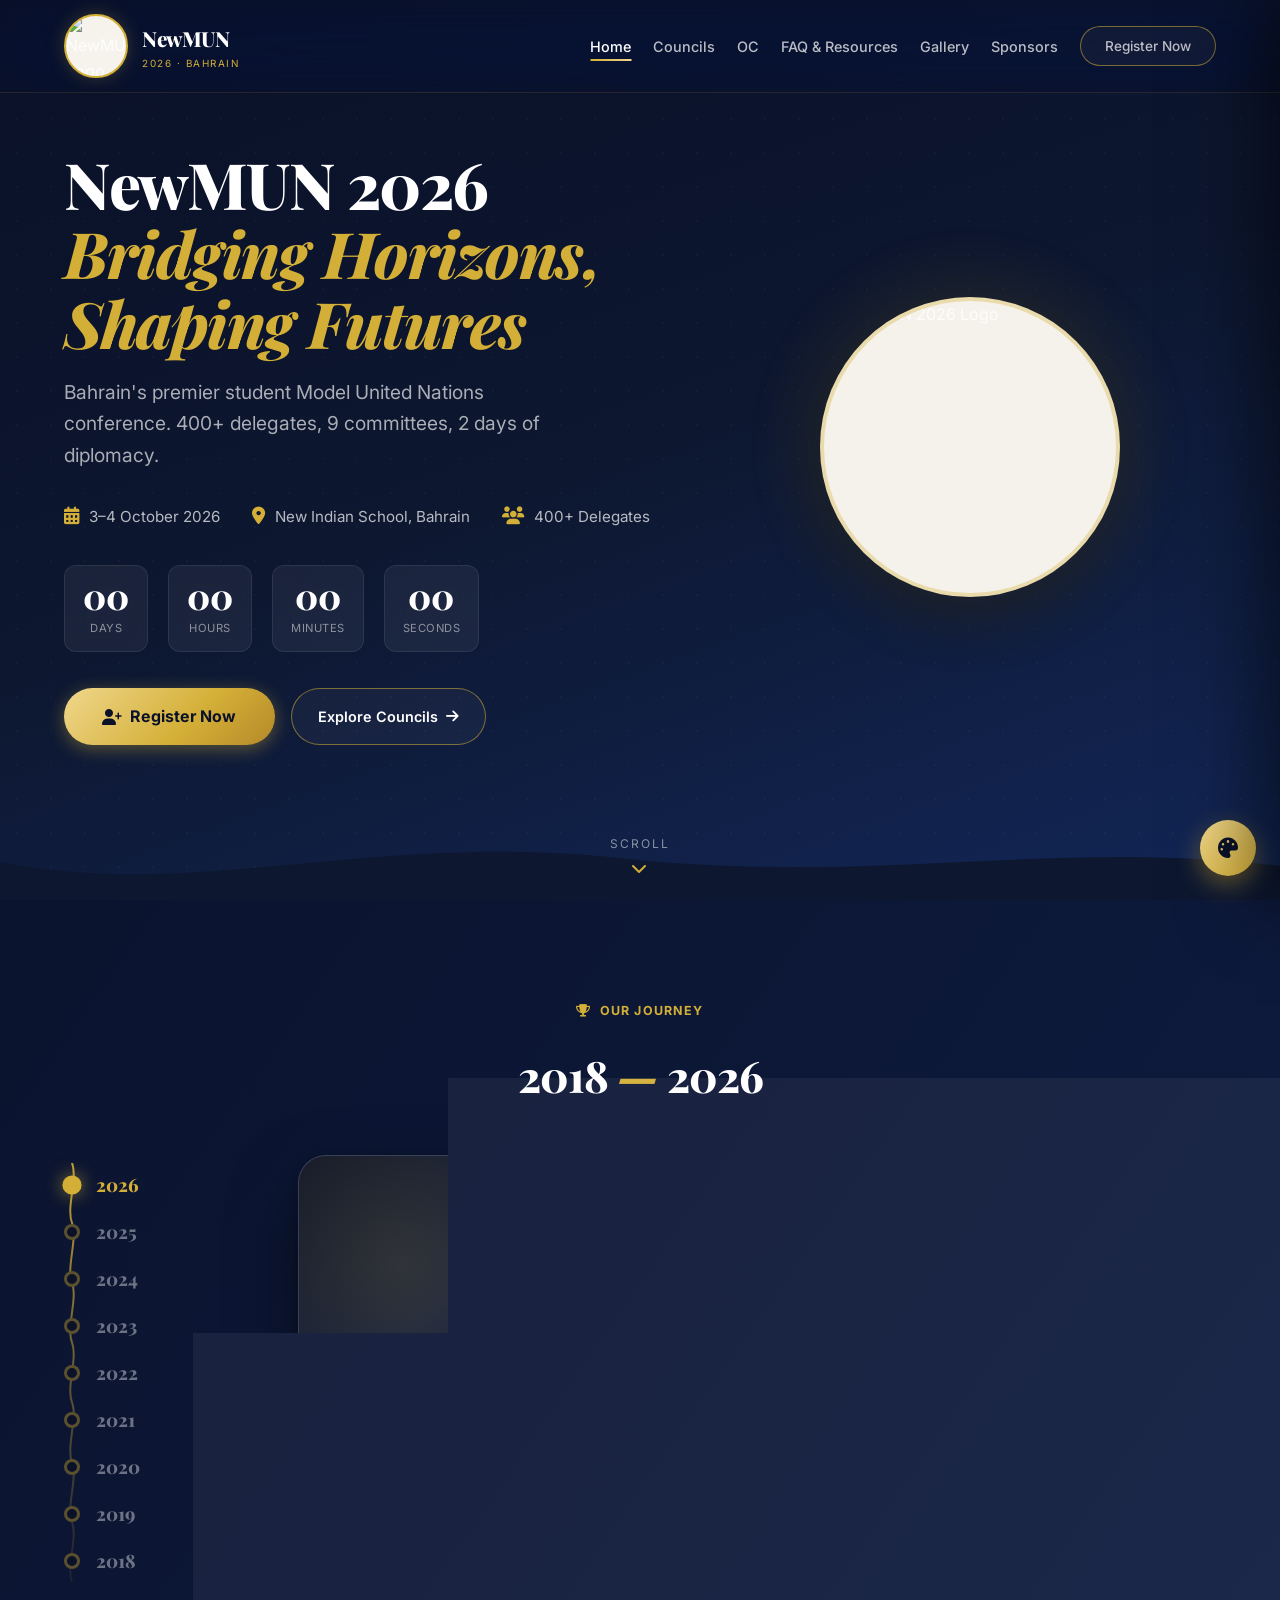
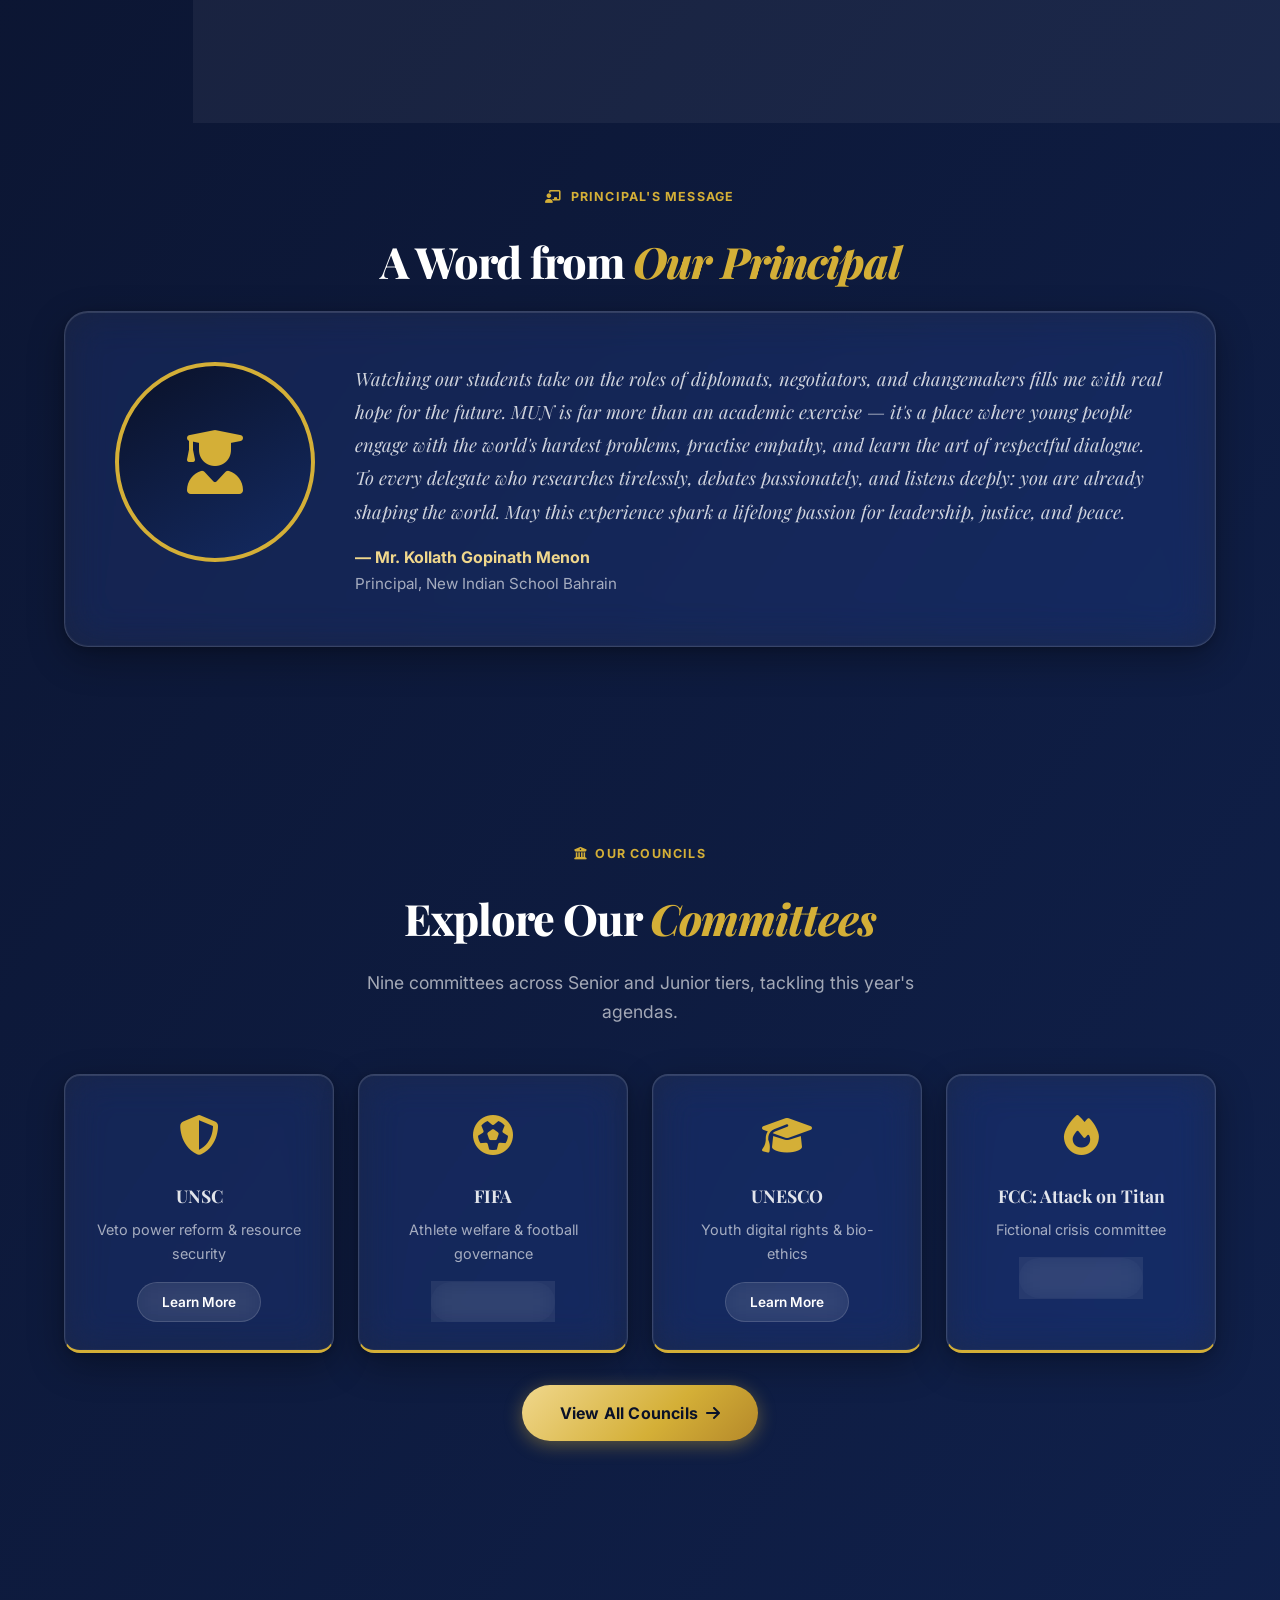
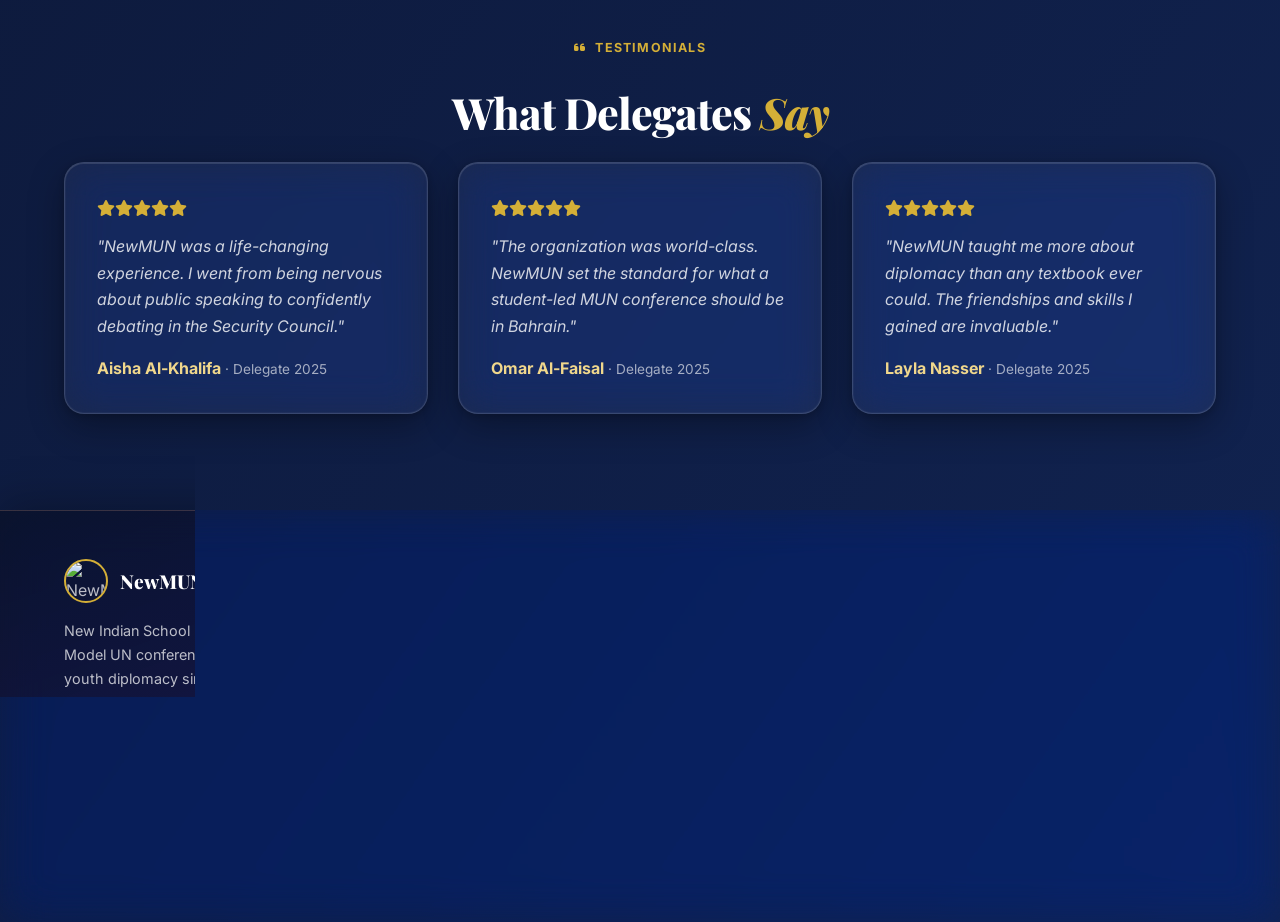
==== index.html @ d1415edd "Update register button styling and enhance particle network background Key features implemented: - U" ====
<!DOCTYPE html>
<html lang="en">
<head>
    <meta charset="UTF-8" />
    <meta name="viewport" content="width=device-width, initial-scale=1.0" />
    <title>NewMUN 2026 | Home</title>

    <!-- Social share preview (Open Graph + Twitter Card).
         Replace YOUR-DOMAIN-HERE with your real domain once the site is deployed,
         so shared links on WhatsApp/Instagram/Twitter show the logo + description correctly. -->
    <meta property="og:type" content="website" />
    <meta property="og:title" content="NewMUN 2026 | Bridging Horizons, Shaping Futures" />
    <meta property="og:description" content="Bahrain's premier student Model United Nations conference — 9 councils, 400+ delegates, 3–4 October 2026." />
    <meta property="og:image" content="https://YOUR-DOMAIN-HERE.com/logo.png" />
    <meta property="og:url" content="https://YOUR-DOMAIN-HERE.com/index.html" />
    <meta name="twitter:card" content="summary_large_image" />
    <meta name="twitter:title" content="NewMUN 2026 | Bridging Horizons, Shaping Futures" />
    <meta name="twitter:description" content="Bahrain's premier student Model United Nations conference — 9 councils, 400+ delegates, 3–4 October 2026." />
    <meta name="twitter:image" content="https://YOUR-DOMAIN-HERE.com/logo.png" />
    <link rel="preconnect" href="https://fonts.googleapis.com" />
    <link rel="preconnect" href="https://fonts.gstatic.com" crossorigin />
    <!-- Browser tab icon (proper sizes generated from the NewMUN logo) -->
    <link rel="icon" href="favicon.ico" sizes="any" />
    <link rel="icon" type="image/png" sizes="16x16" href="favicon-16x16.png" />
    <link rel="icon" type="image/png" sizes="32x32" href="favicon-32x32.png" />
    <link rel="icon" type="image/png" sizes="192x192" href="favicon-192.png" />
    <link rel="apple-touch-icon" sizes="180x180" href="apple-touch-icon.png" />
    <link rel="stylesheet" href="https://cdnjs.cloudflare.com/ajax/libs/font-awesome/6.5.0/css/all.min.css" />
    <script src="https://cdnjs.cloudflare.com/ajax/libs/gsap/3.12.5/gsap.min.js"></script>
    <link rel="stylesheet" href="style.css" />
    <style>
        /* ===== HERO ===== */
        .hero {
            min-height: 100vh;
            display: flex;
            align-items: center;
            background: linear-gradient(160deg, var(--navy) 0%, var(--navy-2) 50%, var(--violet) 115%);
            position: relative;
            overflow: hidden;
            padding-top: 90px;
        }
        .hero::before {
            content: '';
            position: absolute;
            inset: 0;
            z-index: 0;
            /* faint world-grid texture — a quiet nod to "many nations" without competing with content */
            background-image: radial-gradient(rgba(255,255,255,0.05) 1px, transparent 1px);
            background-size: 34px 34px;
            opacity: 0.5;
        }

        .hero .container {
            position: relative;
            z-index: 2;
            display: grid;
            grid-template-columns: 1.1fr 0.9fr;
            gap: 60px;
            align-items: center;
        }

        .hero-content h1 {
            font-size: 4rem;
            font-weight: 800;
            color: var(--white);
            line-height: 1.08;
            letter-spacing: -1.5px;
        }
        .hero-content h1 .highlight {
            color: var(--gold);
            display: block;
            font-style: italic;
        }
        .hero-content .subtitle {
            font-family: var(--font-body), sans-serif;
            font-size: 1.2rem;
            color: rgba(255,255,255,0.65);
            margin: 20px 0 32px;
            max-width: 480px;
            font-weight: 400;
        }
        .hero-content .meta {
            display: flex;
            gap: 32px;
            flex-wrap: wrap;
            margin-bottom: 36px;
        }
        .hero-content .meta-item {
            display: flex;
            align-items: center;
            gap: 10px;
            color: rgba(255,255,255,0.7);
            font-size: 0.95rem;
        }
        .hero-content .meta-item i {
            color: var(--gold);
            font-size: 1.1rem;
        }

        .hero-logo {
            display: flex;
            justify-content: center;
            align-items: center;
            position: relative;
        }
        .hero-logo img {
            width: 300px;
            height: 300px;
            border-radius: 50%;
            object-fit: contain;
            background: var(--cream);
            box-shadow: 0 0 90px rgba(212,175,55,0.18), 0 20px 60px rgba(0,0,0,0.4);
            border: 4px solid rgba(212,175,55,0.35);
            animation: float 6s ease-in-out infinite;
            position: relative;
            z-index: 2;
        }

        .countdown {
            display: flex;
            gap: 20px;
            margin: 24px 0 36px;
        }
        .countdown-item {
            background: rgba(255,255,255,0.06);
            backdrop-filter: blur(10px);
            border: 1px solid rgba(255,255,255,0.08);
            border-radius: 12px;
            padding: 12px 18px;
            min-width: 70px;
            text-align: center;
            transition: transform 0.3s var(--ease), border-color 0.3s;
        }
        .countdown-item:hover {
            transform: translateY(-4px);
            border-color: rgba(212,175,55,0.4);
        }
        .countdown-item .num {
            font-family: var(--font-heading), serif;
            font-size: 2.2rem;
            font-weight: 800;
            color: var(--white);
            display: block;
            line-height: 1;
        }
        .countdown-item .label {
            font-size: 0.7rem;
            text-transform: uppercase;
            letter-spacing: 0.5px;
            color: rgba(255,255,255,0.5);
            margin-top: 4px;
        }

        .hero-ctas { display: flex; gap: 16px; flex-wrap: wrap; }

        .scroll-cue {
            position: absolute;
            bottom: 24px;
            left: 50%;
            transform: translateX(-50%);
            z-index: 2;
            color: rgba(255,255,255,0.5);
            font-size: 0.75rem;
            letter-spacing: 2px;
            text-transform: uppercase;
            display: flex;
            flex-direction: column;
            align-items: center;
            gap: 6px;
        }
        .scroll-cue .line {
            width: 1px;
            height: 24px;
            background: linear-gradient(to bottom, var(--gold), transparent);
            animation: pulseGlow 2s ease-in-out infinite;
        }
        .scroll-cue i {
            color: var(--gold);
            font-size: 1rem;
            animation: scrollBounce 1.8s ease-in-out infinite;
        }
        @keyframes scrollBounce {
            0%, 100% { transform: translateY(0); opacity: 0.6; }
            50% { transform: translateY(6px); opacity: 1; }
        }
        .hero-wave {
            position: absolute;
            bottom: -1px;
            left: 0;
            width: 100%;
            height: 70px;
            z-index: 1;
        }

        /* ===== TIMELINE (vertical line + dynamic stage) ===== */
        .timeline-modern {
            width: 100%;
            display: flex;
            gap: 44px;
            align-items: stretch;
        }
        .tl-line-col {
            width: 190px;
            flex-shrink: 0;
            position: relative;
            padding: 6px 0;
        }
        .tl-line-svg {
            position: absolute;
            left: 0;
            top: 8px;
            width: 16px;
            height: calc(100% - 16px);
        }
        .tl-node {
            position: relative;
            display: flex;
            align-items: center;
            gap: 16px;
            width: 100%;
            padding: 11px 0;
            background: none;
            border: none;
            cursor: pointer;
            text-align: left;
        }
        .tl-dot {
            width: 16px;
            height: 16px;
            min-width: 16px;
            border-radius: 50%;
            background: var(--navy);
            border: 3px solid rgba(212,175,55,0.4);
            transition: 0.3s var(--ease);
            position: relative;
            z-index: 2;
        }
        .tl-node:hover .tl-dot,
        .tl-node.active .tl-dot {
            background: var(--gold);
            border-color: var(--gold);
            box-shadow: 0 0 14px rgba(212,175,55,0.65);
            transform: scale(1.2);
        }
        .tl-node-year {
            font-family: var(--font-heading), serif;
            font-weight: 800;
            font-size: 1.15rem;
            color: rgba(255,255,255,0.4);
            transition: 0.3s var(--ease);
        }
        .tl-node:hover .tl-node-year,
        .tl-node.active .tl-node-year {
            color: var(--gold);
        }

        .tl-stage {
            flex: 1;
            display: flex;
            align-items: stretch;
            border-radius: 28px;
            overflow: hidden;
            background: var(--glass-bg);
            border: 1px solid var(--glass-border);
            backdrop-filter: blur(28px) saturate(160%);
            -webkit-backdrop-filter: blur(28px) saturate(160%);
            box-shadow: var(--shadow-lg);
            min-height: 320px;
            position: relative;
        }
        .tl-stage-media {
            width: 38%;
            min-width: 200px;
            display: flex;
            align-items: center;
            justify-content: center;
            font-size: 5rem;
            color: rgba(255,255,255,0.92);
            background: linear-gradient(135deg, var(--navy), var(--violet));
            transition: background 0.5s ease;
            position: relative;
        }
        .tl-stage-media::after {
            content: '';
            position: absolute;
            inset: 0;
            background: radial-gradient(circle at 30% 25%, rgba(212,175,55,0.18), transparent 60%);
        }
        .tl-stage-media i {
            position: relative;
            z-index: 2;
            filter: drop-shadow(0 4px 16px rgba(0,0,0,0.5));
            transition: opacity 0.25s ease, transform 0.4s var(--ease);
        }
        .tl-stage-body {
            flex: 1;
            padding: 48px 52px;
            display: flex;
            flex-direction: column;
            justify-content: center;
        }
        .tl-stage-year {
            font-family: var(--font-heading), serif;
            font-size: 3rem;
            font-weight: 800;
            color: var(--gold);
            margin-bottom: 14px;
            transition: opacity 0.25s ease;
        }
        .tl-stage-desc {
            font-size: 1.05rem;
            color: rgba(255,255,255,0.8);
            line-height: 1.75;
            max-width: 480px;
            transition: opacity 0.25s ease;
        }

        /* ===== PRINCIPAL'S MESSAGE ===== */
        .message-box {
            background: var(--glass-bg);
            border: 1px solid var(--glass-border);
            backdrop-filter: blur(20px) saturate(150%);
            -webkit-backdrop-filter: blur(20px) saturate(150%);
            border-radius: 24px;
            padding: 50px;
            box-shadow: var(--shadow);
            display: grid;
            grid-template-columns: 200px 1fr;
            gap: 40px;
            align-items: start;
        }
        .message-box .photo {
            width: 200px;
            height: 200px;
            border-radius: 50%;
            background: linear-gradient(150deg, var(--navy), var(--violet));
            display: flex;
            align-items: center;
            justify-content: center;
            font-size: 4rem;
            color: var(--gold);
            border: 4px solid var(--gold);
        }
        .message-box blockquote {
            font-family: var(--font-heading), serif;
            font-size: 1.15rem;
            color: rgba(255,255,255,0.8);
            line-height: 1.8;
            font-style: italic;
        }
        .message-box .signature {
            margin-top: 16px;
            font-style: normal;
            font-weight: 700;
            color: var(--gold-light);
        }

        /* ===== COUNCILS PREVIEW ===== */
        .councils-preview-grid {
            display: grid;
            grid-template-columns: repeat(auto-fit, minmax(250px, 1fr));
            gap: 24px;
        }
        .council-preview-card {
            background: var(--glass-bg);
            border: 1px solid var(--glass-border);
            backdrop-filter: blur(20px) saturate(150%);
            -webkit-backdrop-filter: blur(20px) saturate(150%);
            border-radius: 16px;
            padding: 28px;
            box-shadow: var(--shadow);
            border-bottom: 3px solid var(--gold);
            text-align: center;
        }
        .council-preview-card:hover {
            border-color: rgba(212,175,55,0.4);
            box-shadow: var(--shadow-lg), 0 0 28px rgba(212,175,55,0.14) !important;
        }
        .council-preview-card .icon {
            font-size: 2.5rem;
            color: var(--gold);
            margin-bottom: 12px;
        }
        .council-preview-card h3 {
            font-size: 1.1rem;
        }
        .council-preview-card p {
            color: var(--gray);
            font-size: 0.9rem;
            margin: 8px 0 16px;
        }

        /* ===== TESTIMONIALS ===== */
        .testimonials-grid {
            display: grid;
            grid-template-columns: repeat(auto-fit, minmax(280px, 1fr));
            gap: 30px;
        }
        .testimonial-card {
            background: var(--glass-bg);
            border: 1px solid var(--glass-border);
            backdrop-filter: blur(20px) saturate(150%);
            -webkit-backdrop-filter: blur(20px) saturate(150%);
            border-radius: 20px;
            padding: 32px;
            box-shadow: var(--shadow);
        }
        .testimonial-card:hover {
            border-color: rgba(212,175,55,0.4);
            box-shadow: var(--shadow-lg), 0 0 28px rgba(212,175,55,0.14) !important;
        }
        .testimonial-card .stars {
            color: var(--gold);
            margin-bottom: 12px;
        }
        .testimonial-card blockquote {
            font-size: 1rem;
            color: rgba(255,255,255,0.8);
            font-style: italic;
        }
        .testimonial-card .author {
            margin-top: 16px;
            font-weight: 700;
            color: var(--gold-light);
        }
        .testimonial-card .role {
            color: var(--gray);
            font-size: 0.85rem;
            font-weight: 400;
        }

        /* ===== RESPONSIVE ===== */
        @media (max-width: 992px) {
            .hero .container {
                grid-template-columns: 1fr;
                text-align: center;
            }
            .hero-content .subtitle {
                margin-left: auto;
                margin-right: auto;
            }
            .hero-content .meta {
                justify-content: center;
            }
            .hero-ctas { justify-content: center; }
            .countdown {
                justify-content: center;
            }
            .hero-logo { margin-top: 20px; }
            .hero-logo img {
                width: 220px;
                height: 220px;
            }
            .timeline-modern {
                flex-direction: column;
                gap: 28px;
            }
            .tl-line-col {
                width: 100%;
                display: flex;
                flex-wrap: wrap;
                gap: 4px 18px;
            }
            .tl-line-svg {
                display: none;
            }
            .tl-node {
                width: auto;
                padding: 8px 0;
            }
            .tl-stage {
                flex-direction: column;
                min-height: 0;
            }
            .tl-stage-media {
                width: 100%;
                min-width: 0;
                height: 140px;
                font-size: 3.5rem;
            }
            .tl-stage-body {
                padding: 32px 28px;
            }
            .tl-stage-year {
                font-size: 2.2rem;
            }
            .message-box {
                grid-template-columns: 1fr;
                text-align: center;
                justify-items: center;
                padding: 30px;
            }
        }

        @media (max-width: 768px) {
            .hero-content h1 {
                font-size: 2.5rem;
            }
            .countdown-item .num {
                font-size: 1.6rem;
            }
            .countdown {
                gap: 10px;
            }
            .countdown-item {
                padding: 8px 12px;
                min-width: 55px;
            }
        }

        @media (max-width: 480px) {
            .hero-content h1 {
                font-size: 2rem;
            }
            .hero-logo img {
                width: 160px;
                height: 160px;
            }
            .message-box .photo {
                width: 140px;
                height: 140px;
                font-size: 2.8rem;
            }
        }
    </style>
</head>
<body>
<!-- Decorative wavy background lines — built dynamically in script.js so they tile seamlessly -->
<div class="wave-bg" id="waveBg" aria-hidden="true"></div>

<!-- Loading screen: book-reveal transition, removes itself once the page has loaded -->
<noscript><style>#loader{display:none !important;}</style></noscript>
<div id="loader">
    <div class="loader-half left"></div>
    <div class="loader-half right"></div>
    <div class="loader-center">
        <div class="loader-logo-ring">
            <img src="logo.png" alt="NewMUN" />
        </div>
        <div class="loader-text">NewMUN 2026</div>
        <div class="loader-tagline" id="loaderTagline">Assembling delegates</div>
        <div class="loader-progress"><div class="loader-progress-fill" id="loaderProgressFill"></div></div>
    </div>
</div>


<!-- ===== NAVBAR ===== -->
<nav class="navbar" id="navbar">
    <div class="container">
        <a href="index.html" class="nav-logo">
            <img src="logo.png" alt="NewMUN Logo" />
            <span>
                NewMUN
                <small>2026 · Bahrain</small>
            </span>
        </a>
        <ul class="nav-links" id="navLinks">
            <li><a href="index.html" class="active">Home</a></li>
            <li><a href="councils.html">Councils</a></li>
            <li><a href="oc.html">OC</a></li>
            <li><a href="faq-resources.html">FAQ & Resources</a></li>
            <li><a href="gallery.html">Gallery</a></li>
            <li><a href="sponsors.html">Sponsors</a></li>
            <li><a href="register.html" class="btn-outline btn-glow">Register Now</a></li>
        </ul>
        <button class="hamburger" id="hamburger" aria-label="Toggle menu">
            <span></span><span></span><span></span>
        </button>
    </div>
</nav>

<!-- ===== HERO ===== -->
<section class="hero" id="home">
    <div class="container">
        <div class="hero-content">
            <h1>
                NewMUN 2026
                <span class="highlight">Bridging Horizons, Shaping Futures</span>
            </h1>
            <p class="subtitle">
                Bahrain's premier student Model United Nations conference.
                400+ delegates, 9 committees, 2 days of diplomacy.
            </p>
            <div class="meta">
                <span class="meta-item"><i class="fas fa-calendar-alt"></i> 3–4 October 2026</span>
                <span class="meta-item"><i class="fas fa-map-marker-alt"></i> New Indian School, Bahrain</span>
                <span class="meta-item"><i class="fas fa-users"></i> 400+ Delegates</span>
            </div>

            <div class="countdown" id="countdown">
                <div class="countdown-item">
                    <span class="num" id="days">00</span>
                    <span class="label">Days</span>
                </div>
                <div class="countdown-item">
                    <span class="num" id="hours">00</span>
                    <span class="label">Hours</span>
                </div>
                <div class="countdown-item">
                    <span class="num" id="minutes">00</span>
                    <span class="label">Minutes</span>
                </div>
                <div class="countdown-item">
                    <span class="num" id="seconds">00</span>
                    <span class="label">Seconds</span>
                </div>
            </div>

            <div class="hero-ctas">
                <a href="register.html" class="btn-primary btn-glow">
                    <i class="fas fa-user-plus"></i> Register Now
                </a>
                <a href="councils.html" class="btn-outline">
                    Explore Councils <i class="fas fa-arrow-right"></i>
                </a>
            </div>
        </div>
        <div class="hero-logo">
            <img src="logo.png" alt="NewMUN 2026 Logo" />
        </div>
    </div>

    <div class="scroll-cue"><span>Scroll</span><i class="fas fa-chevron-down"></i></div>

    <svg class="hero-wave" viewBox="0 0 1440 90" preserveAspectRatio="none" aria-hidden="true">
        <path d="M0,40 C220,90 420,0 700,35 C980,70 1180,10 1440,45 L1440,90 L0,90 Z" fill="var(--navy-2)"></path>
    </svg>
</section>

<!-- ===== LEGACY OF EXCELLENCE ===== -->
<!--
    TIMELINE MILESTONES — placeholder history for 2018-2025.
    Replace the data-desc text on each .tl-node button with your real milestones.
    To add a real photo: replace the <i> icon inside #tlStageMedia (set via JS from data-icon)
    with an <img>, or point the JS at data-image URLs instead of icon classes.
-->
<section id="journey">
    <div class="container">
        <div class="section-title-center reveal" style="margin-bottom:44px;">
            <span class="eyebrow"><i class="fas fa-trophy"></i> Our Journey</span>
            <h2 class="section-title">2018 <span class="highlight">—</span> 2026</h2>
        </div>

        <div class="timeline-modern reveal" id="timelineModern">
            <div class="tl-line-col">
                <svg class="tl-line-svg" viewBox="0 0 16 420" preserveAspectRatio="none" aria-hidden="true">
                    <defs>
                        <linearGradient id="tlLineGrad" x1="0" y1="0" x2="0" y2="1">
                            <stop offset="0%" style="stop-color:var(--gold)" stop-opacity="0.9" />
                            <stop offset="55%" style="stop-color:var(--gold)" stop-opacity="0.4" />
                            <stop offset="100%" style="stop-color:var(--gold)" stop-opacity="0.08" />
                        </linearGradient>
                    </defs>
                    <path d="M8,0 C14,15 2,45 8,60 C14,75 2,105 8,120 C14,135 2,165 8,180 C14,195 2,225 8,240 C14,255 2,285 8,300 C14,315 2,345 8,360 C14,375 2,405 8,420"
                          fill="none" stroke="url(#tlLineGrad)" stroke-width="2" stroke-linecap="round" />
                </svg>
                <button class="tl-node active" data-icon="fa-star" data-desc="NewMUN 2026 — Bridging Horizons, Shaping Futures. Our biggest year yet: 9 councils, 400+ delegates.">
                    <span class="tl-dot"></span><span class="tl-node-year">2026</span>
                </button>
                <button class="tl-node" data-icon="fa-medal" data-desc="400+ delegates, 20+ partner schools — our biggest conference yet, at the time.">
                    <span class="tl-dot"></span><span class="tl-node-year">2025</span>
                </button>
                <button class="tl-node" data-icon="fa-hands-helping" data-desc="Launched the Secretariat mentorship program and expanded media coverage.">
                    <span class="tl-dot"></span><span class="tl-node-year">2024</span>
                </button>
                <button class="tl-node" data-icon="fa-microphone" data-desc="Surpassed 300 delegates and welcomed international guest speakers to opening ceremony.">
                    <span class="tl-dot"></span><span class="tl-node-year">2023</span>
                </button>
                <button class="tl-node" data-icon="fa-child" data-desc="Introduced Junior Councils, opening NewMUN to younger delegates for the first time.">
                    <span class="tl-dot"></span><span class="tl-node-year">2022</span>
                </button>
                <button class="tl-node" data-icon="fa-theater-masks" data-desc="Returned in person with record engagement and our first ever Crisis Committee.">
                    <span class="tl-dot"></span><span class="tl-node-year">2021</span>
                </button>
                <button class="tl-node" data-icon="fa-laptop" data-desc="Adapted to a hybrid format, keeping diplomacy alive through virtual committee sessions.">
                    <span class="tl-dot"></span><span class="tl-node-year">2020</span>
                </button>
                <button class="tl-node" data-icon="fa-users" data-desc="Expanded to 5 councils, welcoming delegates from 8 schools across Bahrain.">
                    <span class="tl-dot"></span><span class="tl-node-year">2019</span>
                </button>
                <button class="tl-node" data-icon="fa-flag" data-desc="NewMUN founded — 50 delegates from 3 schools gathered for the very first conference.">
                    <span class="tl-dot"></span><span class="tl-node-year">2018</span>
                </button>
            </div>

            <div class="tl-stage">
                <div class="tl-stage-media" id="tlStageMedia"><i class="fas fa-star"></i></div>
                <div class="tl-stage-body">
                    <div class="tl-stage-year" id="tlStageYear">2026</div>
                    <p class="tl-stage-desc" id="tlStageDesc">NewMUN 2026 — Bridging Horizons, Shaping Futures. Our biggest year yet: 9 councils, 400+ delegates.</p>
                </div>
            </div>
        </div>
    </div>
</section>

<!-- ===== PRINCIPAL'S MESSAGE ===== -->
<section id="message">
    <div class="container">
        <div class="section-title-center reveal">
            <span class="eyebrow"><i class="fas fa-chalkboard-teacher"></i> Principal's Message</span>
            <h2 class="section-title">A Word from <span class="highlight">Our Principal</span></h2>
        </div>
        <div class="message-box reveal">
            <div class="photo">
                <i class="fas fa-user-graduate"></i>
            </div>
            <div>
                <blockquote>
                    Watching our students take on the roles of diplomats, negotiators, and changemakers
                    fills me with real hope for the future. MUN is far more than an academic exercise —
                    it's a place where young people engage with the world's hardest problems, practise
                    empathy, and learn the art of respectful dialogue. To every delegate who researches
                    tirelessly, debates passionately, and listens deeply: you are already shaping the world.
                    May this experience spark a lifelong passion for leadership, justice, and peace.
                </blockquote>
                <div class="signature">
                    — Mr. Kollath Gopinath Menon<br />
                    <span style="font-weight:400;color:var(--gray);font-size:0.95rem;">
                        Principal, New Indian School Bahrain
                    </span>
                </div>
            </div>
        </div>
    </div>
</section>

<!-- ===== COUNCILS PREVIEW ===== -->
<section id="councils-preview">
    <div class="container">
        <div class="section-title-center reveal">
            <span class="eyebrow"><i class="fas fa-university"></i> Our Councils</span>
            <h2 class="section-title">Explore Our <span class="highlight">Committees</span></h2>
            <p class="section-subtitle">Nine committees across Senior and Junior tiers, tackling this year's agendas.</p>
        </div>
        <div class="councils-preview-grid tilt-wrap reveal-stagger">
            <div class="council-preview-card tilt-card stagger-child">
                <div class="icon"><i class="fas fa-shield-alt"></i></div>
                <h3>UNSC</h3>
                <p>Veto power reform &amp; resource security</p>
                <a href="councils.html" class="btn-secondary" style="padding:8px 24px;font-size:0.85rem;">Learn More</a>
            </div>
            <div class="council-preview-card tilt-card stagger-child">
                <div class="icon"><i class="fas fa-futbol"></i></div>
                <h3>FIFA</h3>
                <p>Athlete welfare &amp; football governance</p>
                <a href="councils.html" class="btn-secondary" style="padding:8px 24px;font-size:0.85rem;">Learn More</a>
            </div>
            <div class="council-preview-card tilt-card stagger-child">
                <div class="icon"><i class="fas fa-graduation-cap"></i></div>
                <h3>UNESCO</h3>
                <p>Youth digital rights &amp; bio-ethics</p>
                <a href="councils.html" class="btn-secondary" style="padding:8px 24px;font-size:0.85rem;">Learn More</a>
            </div>
            <div class="council-preview-card tilt-card stagger-child">
                <div class="icon"><i class="fas fa-fire"></i></div>
                <h3>FCC: Attack on Titan</h3>
                <p>Fictional crisis committee</p>
                <a href="councils.html" class="btn-secondary" style="padding:8px 24px;font-size:0.85rem;">Learn More</a>
            </div>
        </div>
        <div style="text-align:center;margin-top:32px;" class="reveal">
            <a href="councils.html" class="btn-primary">View All Councils <i class="fas fa-arrow-right"></i></a>
        </div>
    </div>
</section>

<!-- ===== TESTIMONIALS ===== -->
<section id="testimonials">
    <div class="container">
        <div class="section-title-center reveal">
            <span class="eyebrow"><i class="fas fa-quote-left"></i> Testimonials</span>
            <h2 class="section-title">What Delegates <span class="highlight">Say</span></h2>
        </div>
        <div class="testimonials-grid tilt-wrap reveal-stagger">
            <div class="testimonial-card tilt-card stagger-child">
                <div class="stars"><i class="fas fa-star"></i><i class="fas fa-star"></i><i class="fas fa-star"></i><i class="fas fa-star"></i><i class="fas fa-star"></i></div>
                <blockquote>"NewMUN was a life-changing experience. I went from being nervous about public speaking to confidently debating in the Security Council."</blockquote>
                <div class="author">Aisha Al-Khalifa <span class="role">· Delegate 2025</span></div>
            </div>
            <div class="testimonial-card tilt-card stagger-child">
                <div class="stars"><i class="fas fa-star"></i><i class="fas fa-star"></i><i class="fas fa-star"></i><i class="fas fa-star"></i><i class="fas fa-star"></i></div>
                <blockquote>"The organization was world-class. NewMUN set the standard for what a student-led MUN conference should be in Bahrain."</blockquote>
                <div class="author">Omar Al-Faisal <span class="role">· Delegate 2025</span></div>
            </div>
            <div class="testimonial-card tilt-card stagger-child">
                <div class="stars"><i class="fas fa-star"></i><i class="fas fa-star"></i><i class="fas fa-star"></i><i class="fas fa-star"></i><i class="fas fa-star"></i></div>
                <blockquote>"NewMUN taught me more about diplomacy than any textbook ever could. The friendships and skills I gained are invaluable."</blockquote>
                <div class="author">Layla Nasser <span class="role">· Delegate 2025</span></div>
            </div>
        </div>
    </div>
</section>

<!-- ===== FOOTER ===== -->
<footer class="site-footer" style="padding:48px 0 32px;">
    <div class="container">
        <div style="display:grid;grid-template-columns:2fr 1fr 1fr 1fr;gap:40px;">
            <div>
                <div style="display:flex;align-items:center;gap:12px;margin-bottom:16px;">
                    <img src="logo.png" alt="NewMUN Logo" style="width:44px;height:44px;border-radius:50%;border:2px solid var(--gold);object-fit:contain;" />
                    <span style="font-weight:800;font-size:1.2rem;color:var(--white);font-family:var(--font-heading),serif;">
                        NewMUN <span style="color:var(--gold);">2026</span>
                    </span>
                </div>
                <p style="font-size:0.9rem;max-width:280px;">
                    New Indian School Bahrain's premier Model UN conference.
                    Empowering youth diplomacy since 2018.
                </p>
            </div>
            <div>
                <h4 style="color:var(--white);font-size:1rem;margin-bottom:16px;">Quick Links</h4>
                <ul style="list-style:none;">
                    <li style="margin-bottom:8px;"><a href="index.html" style="font-size:0.9rem;transition:0.2s;" onmouseover="this.style.color='var(--gold)'" onmouseout="this.style.color=''">Home</a></li>
                    <li style="margin-bottom:8px;"><a href="councils.html" style="font-size:0.9rem;transition:0.2s;" onmouseover="this.style.color='var(--gold)'" onmouseout="this.style.color=''">Councils</a></li>
                    <li style="margin-bottom:8px;"><a href="oc.html" style="font-size:0.9rem;transition:0.2s;" onmouseover="this.style.color='var(--gold)'" onmouseout="this.style.color=''">OC</a></li>
                    <li style="margin-bottom:8px;"><a href="faq-resources.html" style="font-size:0.9rem;transition:0.2s;" onmouseover="this.style.color='var(--gold)'" onmouseout="this.style.color=''">FAQ & Resources</a></li>
                    <li style="margin-bottom:8px;"><a href="gallery.html" style="font-size:0.9rem;transition:0.2s;" onmouseover="this.style.color='var(--gold)'" onmouseout="this.style.color=''">Gallery</a></li>
                    <li style="margin-bottom:8px;"><a href="sponsors.html" style="font-size:0.9rem;transition:0.2s;" onmouseover="this.style.color='var(--gold)'" onmouseout="this.style.color=''">Sponsors</a></li>
                </ul>
            </div>
            <div>
                <h4 style="color:var(--white);font-size:1rem;margin-bottom:16px;">Contact</h4>
                <ul style="list-style:none;">
                    <li style="margin-bottom:8px;"><a href="mailto:newmun@nisbh.com" style="font-size:0.9rem;"><i class="fas fa-envelope"></i> newmun@nisbh.com</a></li>
                    <li style="margin-bottom:8px;"><a href="#" style="font-size:0.9rem;"><i class="fas fa-phone"></i> +973 1700 0000</a></li>
                    <li style="margin-bottom:8px;"><a href="#" style="font-size:0.9rem;"><i class="fas fa-map-marker-alt"></i> New Indian School, Bahrain</a></li>
                </ul>
            </div>
            <div>
                <h4 style="color:var(--white);font-size:1rem;margin-bottom:16px;">Follow Us</h4>
                <div style="display:flex;gap:14px;">
                    <a href="https://www.instagram.com/newmun.bh" target="_blank" rel="noopener" style="width:40px;height:40px;border-radius:50%;background:rgba(255,255,255,0.06);display:flex;align-items:center;justify-content:center;transition:0.2s;color:var(--white);" onmouseover="this.style.background='var(--gold)';this.style.color='var(--navy)'" onmouseout="this.style.background='';this.style.color=''"><i class="fab fa-instagram"></i></a>
                    <a href="#" style="width:40px;height:40px;border-radius:50%;background:rgba(255,255,255,0.06);display:flex;align-items:center;justify-content:center;transition:0.2s;color:var(--white);" onmouseover="this.style.background='var(--gold)';this.style.color='var(--navy)'" onmouseout="this.style.background='';this.style.color=''"><i class="fab fa-twitter"></i></a>
                    <a href="#" style="width:40px;height:40px;border-radius:50%;background:rgba(255,255,255,0.06);display:flex;align-items:center;justify-content:center;transition:0.2s;color:var(--white);" onmouseover="this.style.background='var(--gold)';this.style.color='var(--navy)'" onmouseout="this.style.background='';this.style.color=''"><i class="fab fa-linkedin-in"></i></a>
                    <a href="#" style="width:40px;height:40px;border-radius:50%;background:rgba(255,255,255,0.06);display:flex;align-items:center;justify-content:center;transition:0.2s;color:var(--white);" onmouseover="this.style.background='var(--gold)';this.style.color='var(--navy)'" onmouseout="this.style.background='';this.style.color=''"><i class="fab fa-youtube"></i></a>
                </div>
                <p style="font-size:0.8rem;margin-top:16px;color:rgba(255,255,255,0.3);">
                    #NewMUN2026
                </p>
            </div>
        </div>
        <div style="grid-column:1/-1;border-top:1px solid rgba(255,255,255,0.06);padding-top:24px;margin-top:12px;text-align:center;font-size:0.85rem;">
            &copy; 2026 NewMUN · New Indian School Bahrain. All rights reserved.
            <span style="display:block;font-size:0.7rem;color:rgba(255,255,255,0.2);margin-top:4px;">
                Built with <i class="fas fa-heart" style="color:var(--gold);"></i> for diplomacy
            </span>
        </div>
    </div>
</footer>

<!-- ===== BACK TO TOP & THEME LAB ===== -->
<button id="backToTop" title="Back to top"><i class="fas fa-arrow-up"></i></button>
<button id="themeLabToggle" class="theme-lab-btn" title="Theme Lab — Customize colors, fonts & more"><i class="fas fa-palette"></i></button>
<div id="themeLabDrawer">
    <h4>Theme Lab <button class="tl-close-btn" id="tlCloseBtn"><i class="fas fa-times"></i></button></h4>

    <div class="tl-group">
        <div class="tl-group-label"><i class="fas fa-fill-drip"></i> Gradient Colors</div>
        <div class="tl-row"><label>Color 1</label><input type="color" id="tlNavy" value="#0A1128" /></div>
        <div class="tl-row"><label>Color 2</label><input type="color" id="tlNavy2" value="#150f30" /></div>
        <div class="tl-row"><label>Color 3</label><input type="color" id="tlViolet" value="#3a1768" /></div>
        <div class="tl-row"><label>Color 4</label><input type="color" id="tlViolet2" value="#5b2a9e" /></div>
    </div>

    <div class="tl-group">
        <div class="tl-group-label"><i class="fas fa-star"></i> Accent</div>
        <div class="tl-row"><label>Gold</label><input type="color" id="tlGold" value="#D4AF37" /></div>
        <div class="tl-row"><label>Gold Light</label><input type="color" id="tlGoldLight" value="#f0d78c" /></div>
    </div>

    <div class="tl-group">
        <div class="tl-group-label"><i class="fas fa-arrows-alt"></i> Gradient Angle</div>
        <div class="tl-slider-row">
            <div class="tl-top"><span>Angle</span><span id="tlAngleVal">125°</span></div>
            <input type="range" id="tlAngle" min="0" max="360" value="125" />
        </div>
    </div>

    <div class="tl-group">
        <div class="tl-group-label"><i class="fas fa-blender"></i> Glass Depth</div>
        <div class="tl-slider-row">
            <div class="tl-top"><span>Blur</span><span id="tlBlurVal">20px</span></div>
            <input type="range" id="tlBlur" min="4" max="40" value="20" />
        </div>
        <div class="tl-slider-row">
            <div class="tl-top"><span>Opacity</span><span id="tlOpacityVal">5.5%</span></div>
            <input type="range" id="tlOpacity" min="0" max="20" value="5.5" step="0.5" />
        </div>
    </div>

    <div class="tl-group">
        <div class="tl-group-label"><i class="fas fa-font"></i> Font Pairing</div>
        <select id="tlFontPair">
            <option value="playfair-inter">Playfair Display + Inter</option>
            <option value="cormorant-manrope">Cormorant Garamond + Manrope</option>
            <option value="fraunces-work">Fraunces + Work Sans</option>
            <option value="marcellus-jost">Marcellus + Jost</option>
            <option value="baskerville-source">Libre Baskerville + Source Sans Pro</option>
            <option value="bodoni-dm">Bodoni Moda + DM Sans</option>
        </select>
    </div>

    <button class="tl-reset-btn" id="tlReset"><i class="fas fa-undo"></i> Reset to Default</button>
</div>

<!-- ===== PARTICLE NETWORK BACKGROUND (cool new feature) ===== -->
<div id="particleNetwork" style="position:fixed;inset:0;z-index:-1;pointer-events:none;overflow:hidden;"></div>

<script src="script.js"></script>
</body>
</html>
---- style.css ----
/* =========================================================
   NewMUN 2026 — Stylesheet
   Theme: Dark glass / animated pure-navy gradient
   Fonts: Playfair Display (display) + Inter (body/UI)
========================================================= */
@import url('https://fonts.googleapis.com/css2?family=Playfair+Display:ital,wght@0,600;0,700;0,800;0,900;1,600;1,700&family=Inter:wght@400;500;600;700;800;900&display=swap');

/* ===== RESET & BASE ===== */
* {
    margin: 0;
    padding: 0;
    box-sizing: border-box;
}

:root {
    --navy: #0A1128;
    --navy-2: #0d1730;
    --violet: #142b63;
    --violet-2: #1b3f8a;
    --royal: #1E3A8A;
    --blue-glow: #4f8dfd;
    --gold: #D4AF37;
    --gold-light: #f0d78c;
    --cream: #f6f3ec;
    --white: #ffffff;
    --gray: rgba(255,255,255,0.62);
    --ink: rgba(255,255,255,0.88);
    --text-dim: rgba(255,255,255,0.48);

    --glass-bg: rgba(255,255,255,0.055);
    --glass-bg-soft: rgba(255,255,255,0.035);
    --glass-border: rgba(255,255,255,0.14);

    --font-heading: 'Playfair Display';
    --font-body: 'Inter';

    --shadow: 0 2px 8px rgba(0,0,0,0.18), 0 12px 36px rgba(0,0,0,0.32), inset 0 1px 0 rgba(255,255,255,0.09), inset 0 0 0 1px rgba(255,255,255,0.03);
    --shadow-lg: 0 4px 14px rgba(0,0,0,0.22), 0 28px 70px rgba(0,0,0,0.48), inset 0 1px 0 rgba(255,255,255,0.12), inset 0 0 0 1px rgba(255,255,255,0.04);
    --ease: cubic-bezier(0.16, 1, 0.3, 1);
}

html {
    scroll-behavior: smooth;
}

body {
    font-family: var(--font-body), -apple-system, BlinkMacSystemFont, sans-serif;
    color: var(--ink);
    line-height: 1.65;
    overflow-x: hidden;
    background: linear-gradient(125deg, var(--navy) 0%, var(--violet) 45%, var(--navy-2) 75%, var(--violet-2) 100%);
    background-size: 320% 320%;
    animation: gradientFlow 26s ease infinite;
    min-height: 100vh;
    position: relative;
}

/* Sitewide background texture — dot-grid + soft vignette, so plain sections
   (not just the homepage hero) don't read as flat/blank. Sits behind all content. */
/* Sitewide flowing wave lines — real seamless horizontal scroll, not just a wobble.
   Layers are built in JS (see script.js) so each wave tiles perfectly and never jumps. */
.wave-bg {
    position: fixed;
    inset: 0;
    z-index: -1;
    pointer-events: none;
    overflow: hidden;
}
.wave-layer {
    position: absolute;
    left: 0;
    height: 220px;
    animation-name: waveFlow;
    animation-timing-function: linear;
    animation-iteration-count: infinite;
    will-change: transform;
}
.wave-layer svg {
    display: block;
}
@keyframes waveFlow {
    from { transform: translateX(0); }
    to   { transform: translateX(var(--wave-shift, -400px)); }
}

body::before {
    content: '';
    position: fixed;
    inset: 0;
    z-index: -1;
    pointer-events: none;
    background-image:
        radial-gradient(rgba(255,255,255,0.06) 1px, transparent 1px),
        radial-gradient(circle at 15% 10%, rgba(212,175,55,0.07) 0%, transparent 40%),
        radial-gradient(circle at 85% 90%, rgba(79,141,253,0.06) 0%, transparent 40%);
    background-size: 34px 34px, 100% 100%, 100% 100%;
}

@keyframes gradientFlow {
    0%   { background-position: 0% 30%; }
    50%  { background-position: 100% 70%; }
    100% { background-position: 0% 30%; }
}

@media (prefers-reduced-motion: reduce) {
    *, *::before, *::after {
        animation-duration: 0.001ms !important;
        animation-iteration-count: 1 !important;
        transition-duration: 0.001ms !important;
        scroll-behavior: auto !important;
    }
}

a { text-decoration: none; color: inherit; }
img { max-width: 100%; display: block; }

h1, h2, h3, h4, .font-display {
    font-family: var(--font-heading), Georgia, serif;
}

.container {
    max-width: 1200px;
    margin: 0 auto;
    padding: 0 24px;
}

/* ===== GLASSMORPHISM CARD SYSTEM ===== */
.glass, .glass-card {
    background: var(--glass-bg);
    border: 1px solid var(--glass-border);
    backdrop-filter: blur(20px) saturate(150%);
    -webkit-backdrop-filter: blur(20px) saturate(150%);
    border-radius: 20px;
    box-shadow: var(--shadow);
    transition: transform 0.35s var(--ease), box-shadow 0.35s var(--ease), border-color 0.35s var(--ease);
}
.glow-gold:hover, .glass-card:hover {
    border-color: rgba(212,175,55,0.4);
    box-shadow: var(--shadow-lg), 0 0 36px rgba(212,175,55,0.14);
}
.glow-blue:hover {
    border-color: rgba(79,141,253,0.45);
    box-shadow: var(--shadow-lg), 0 0 36px rgba(79,141,253,0.16);
}

/* ===== SCROLL REVEAL ===== */
.reveal {
    opacity: 0;
    transform: translateY(48px);
    transition: opacity 0.9s var(--ease), transform 0.9s var(--ease);
    will-change: opacity, transform;
}
.reveal.visible {
    opacity: 1;
    transform: translateY(0);
}
.reveal-stagger.visible .stagger-child {
    opacity: 1;
    transform: translateY(0);
}
.stagger-child {
    opacity: 0;
    transform: translateY(36px);
    transition: opacity 0.7s var(--ease), transform 0.7s var(--ease);
}
.reveal-stagger.visible .stagger-child:nth-child(1) { transition-delay: 0.02s; }
.reveal-stagger.visible .stagger-child:nth-child(2) { transition-delay: 0.10s; }
.reveal-stagger.visible .stagger-child:nth-child(3) { transition-delay: 0.18s; }
.reveal-stagger.visible .stagger-child:nth-child(4) { transition-delay: 0.26s; }
.reveal-stagger.visible .stagger-child:nth-child(5) { transition-delay: 0.34s; }
.reveal-stagger.visible .stagger-child:nth-child(6) { transition-delay: 0.42s; }
.reveal-stagger.visible .stagger-child:nth-child(7) { transition-delay: 0.50s; }
.reveal-stagger.visible .stagger-child:nth-child(8) { transition-delay: 0.58s; }

/* ===== FLOATING / MOTION ===== */
@keyframes float {
    0%, 100% { transform: translateY(0px) rotate(0deg); }
    50% { transform: translateY(-16px) rotate(1deg); }
}
@keyframes floatSlow {
    0%, 100% { transform: translateY(0) translateX(0); }
    50% { transform: translateY(-22px) translateX(10px); }
}
@keyframes drift {
    0% { transform: translate(0, 0) rotate(0deg); }
    50% { transform: translate(30px, -40px) rotate(180deg); }
    100% { transform: translate(0, 0) rotate(360deg); }
}
@keyframes spinSlow {
    from { transform: rotate(0deg); }
    to { transform: rotate(360deg); }
}
@keyframes pulseGlow {
    0%, 100% { opacity: 0.35; }
    50% { opacity: 0.7; }
}

.float-anim {
    animation: float 3.4s ease-in-out infinite;
}

/* ===== BUTTONS ===== */
.btn-primary {
    position: relative;
    display: inline-flex;
    align-items: center;
    gap: 8px;
    background: linear-gradient(135deg, var(--gold-light), var(--gold) 60%, #b5892a);
    color: var(--navy);
    font-weight: 700;
    padding: 15px 38px;
    border-radius: 50px;
    transition: transform 0.3s var(--ease), box-shadow 0.3s var(--ease);
    border: none;
    cursor: pointer;
    font-size: 1rem;
    letter-spacing: 0.2px;
    box-shadow: 0 4px 18px rgba(212,175,55,0.4);
}
.btn-primary:hover {
    transform: translateY(-3px);
    box-shadow: 0 10px 32px rgba(212,175,55,0.55);
}
.btn-primary:active {
    transform: scale(0.96);
}

.btn-outline {
    position: relative;
    display: inline-flex;
    align-items: center;
    justify-content: center;
    gap: 8px;
    background: rgba(255,255,255,0.04);
    backdrop-filter: blur(13px);
    color: var(--white);
    font-weight: 600;
    padding: 10px 26px;
    border-radius: 50px;
    border: 1.5px solid rgba(212,175,55,0.55);
    transition: 0.3s var(--ease);
    cursor: pointer;
    font-size: 0.9rem;
    text-align: center;
}
.btn-outline:hover {
    background: var(--gold);
    color: var(--navy);
    border-color: var(--gold);
    transform: translateY(-2px);
    box-shadow: 0 6px 20px rgba(212,175,55,0.35);
}
.btn-outline:active { transform: scale(0.96); }

.btn-secondary {
    display: inline-block;
    background: rgba(255,255,255,0.08);
    backdrop-filter: blur(13px);
    border: 1px solid rgba(255,255,255,0.14);
    color: var(--white);
    font-weight: 600;
    padding: 12px 30px;
    border-radius: 50px;
    transition: 0.3s var(--ease);
    cursor: pointer;
    font-size: 0.95rem;
}
.btn-secondary:hover {
    transform: translateY(-2px);
    border-color: rgba(212,175,55,0.4);
    box-shadow: 0 10px 28px rgba(0,0,0,0.35);
}
.btn-secondary:active { transform: scale(0.96); }

.btn-glow {
    position: relative;
    z-index: 0;
    border-radius: 50px;
}
.btn-glow::before {
    content: '';
    position: absolute;
    inset: -2px;
    z-index: -1;
    border-radius: 52px;
    background: linear-gradient(120deg, var(--gold), var(--blue-glow), var(--gold));
    background-size: 200% 200%;
    opacity: 0;
    filter: blur(6px);
    transition: opacity 0.3s var(--ease);
    animation: gradientShift 4s linear infinite;
}
.btn-glow:hover::before { opacity: 0.9; }
@keyframes gradientShift {
    0% { background-position: 0% 50%; }
    100% { background-position: 200% 50%; }
}

/* ===== NAVBAR (always glass) ===== */
.navbar {
    position: fixed;
    top: 0;
    left: 0;
    width: 100%;
    z-index: 1000;
    padding: 14px 0;
    background: rgba(10, 17, 40, 0.32);
    backdrop-filter: blur(20px) saturate(150%);
    -webkit-backdrop-filter: blur(20px) saturate(150%);
    border-bottom: 1px solid rgba(212,175,55,0.14);
    transition: background 0.4s var(--ease), padding 0.4s var(--ease), border-color 0.4s var(--ease), box-shadow 0.4s var(--ease), backdrop-filter 0.4s var(--ease);
}
.navbar.scrolled {
    padding: 8px 0;
    background: rgba(10, 17, 40, 0.68);
    backdrop-filter: blur(26px) saturate(160%);
    -webkit-backdrop-filter: blur(26px) saturate(160%);
    border-bottom: 1px solid rgba(212,175,55,0.22);
    box-shadow: 0 8px 32px rgba(0,0,0,0.3);
}
.navbar .container {
    display: flex;
    align-items: center;
    justify-content: space-between;
}

.nav-logo {
    display: flex;
    align-items: center;
    gap: 14px;
}
.nav-logo img {
    width: 64px;
    height: 64px;
    border-radius: 50%;
    object-fit: contain;
    background: var(--cream);
    border: 2px solid var(--gold);
    box-shadow: 0 0 18px rgba(212,175,55,0.25);
    transition: transform 0.4s var(--ease);
}
.nav-logo:hover img {
    transform: rotate(12deg) scale(1.06);
}
.nav-logo span {
    color: var(--white);
    font-weight: 800;
    font-size: 1.3rem;
    letter-spacing: -0.5px;
    font-family: var(--font-heading), serif;
}
.nav-logo span small {
    font-weight: 400;
    font-size: 0.62rem;
    display: block;
    color: var(--gold);
    letter-spacing: 1.5px;
    text-transform: uppercase;
    font-family: var(--font-body), sans-serif;
}

.nav-links {
    display: flex;
    align-items: center;
    gap: 22px;
    list-style: none;
}
.nav-links a {
    color: rgba(255,255,255,0.72);
    font-weight: 500;
    font-size: 0.9rem;
    transition: color 0.25s;
    position: relative;
    padding-bottom: 2px;
}
.nav-links a::after {
    content: '';
    position: absolute;
    bottom: -4px;
    left: 50%;
    width: 0%;
    height: 2px;
    background: linear-gradient(90deg, var(--gold), var(--gold-light));
    transition: 0.3s var(--ease);
    transform: translateX(-50%);
}
.nav-links a:hover, .nav-links a.active {
    color: var(--white);
}
.nav-links a:hover::after, .nav-links a.active::after {
    width: 100%;
}
.nav-links .btn-outline {
    padding: 8px 24px;
    font-size: 0.85rem;
}
.nav-links .btn-outline::after { display: none; content: none; }

.hamburger {
    display: none;
    flex-direction: column;
    gap: 5px;
    cursor: pointer;
    background: none;
    border: none;
}
.hamburger span {
    display: block;
    width: 28px;
    height: 2.5px;
    background: var(--white);
    border-radius: 4px;
    transition: 0.3s;
}
.hamburger.open span:nth-child(1) { transform: translateY(7.5px) rotate(45deg); }
.hamburger.open span:nth-child(2) { opacity: 0; }
.hamburger.open span:nth-child(3) { transform: translateY(-7.5px) rotate(-45deg); }

/* ===== SITE FOOTER (always glass) ===== */
.site-footer {
    background: linear-gradient(160deg, rgba(10,17,40,0.82), rgba(58,23,104,0.55));
    backdrop-filter: blur(22px) saturate(150%);
    -webkit-backdrop-filter: blur(22px) saturate(150%);
    color: rgba(255,255,255,0.72);
    border-top: 1px solid rgba(212,175,55,0.18);
    box-shadow: 0 -8px 40px rgba(0,0,0,0.25);
}

/* ===== PAGE HEADER ===== */
.page-header {
    background: linear-gradient(150deg, var(--navy) 0%, var(--violet) 55%, var(--navy-2) 130%);
    padding: 150px 0 64px;
    text-align: center;
    position: relative;
    overflow: hidden;
}
.page-header::before {
    content: '';
    position: absolute;
    inset: 0;
    background: radial-gradient(circle at 70% 20%, rgba(212,175,55,0.10) 0%, transparent 60%),
                radial-gradient(circle at 15% 85%, rgba(30,58,138,0.32) 0%, transparent 55%);
}
.page-header::after {
    content: '';
    position: absolute;
    width: 480px;
    height: 480px;
    border-radius: 50%;
    border: 1px dashed rgba(212,175,55,0.18);
    top: -220px;
    right: -160px;
    animation: spinSlow 60s linear infinite;
}
.page-header h1 {
    font-size: 3.1rem;
    font-weight: 800;
    color: var(--white);
    position: relative;
    z-index: 2;
    letter-spacing: -1px;
}
.page-header h1 .highlight {
    color: var(--gold);
    font-style: italic;
}
.page-header p {
    color: rgba(255,255,255,0.6);
    font-size: 1.1rem;
    margin-top: 14px;
    position: relative;
    z-index: 2;
}
.page-header-wave {
    position: absolute;
    bottom: -1px;
    left: 0;
    width: 100%;
    height: 50px;
    z-index: 1;
}

/* ===== SECTION COMMON ===== */
section {
    padding: 96px 0;
    position: relative;
}
.section-title {
    font-size: 2.7rem;
    font-weight: 800;
    letter-spacing: -1px;
    margin-bottom: 14px;
    color: var(--white);
}
.section-title .highlight {
    color: var(--gold);
    font-style: italic;
}
.section-subtitle {
    color: var(--gray);
    font-size: 1.1rem;
    max-width: 600px;
    margin-bottom: 48px;
}
.section-title-center {
    text-align: center;
}
.section-title-center .section-subtitle {
    margin-left: auto;
    margin-right: auto;
}
.eyebrow {
    display: inline-flex;
    align-items: center;
    gap: 8px;
    color: var(--gold);
    font-size: 0.78rem;
    font-weight: 700;
    letter-spacing: 1.2px;
    text-transform: uppercase;
    margin-bottom: 18px;
}

/* ===== TILT CARDS (3D perspective) ===== */
.tilt-wrap {
    perspective: 1200px;
}
.tilt-card {
    transition: transform 0.35s var(--ease), box-shadow 0.35s var(--ease), border-color 0.35s var(--ease);
    transform-style: preserve-3d;
    will-change: transform;
}

/* ===== COUNTERS ===== */
.count-num {
    font-variant-numeric: tabular-nums;
}

/* ===== TOGGLE SWITCH (Senior / Junior councils) ===== */
.council-toggle {
    display: flex;
    justify-content: center;
    margin-bottom: 56px;
}
.toggle-track {
    position: relative;
    display: inline-flex;
    background: var(--glass-bg);
    border: 1px solid var(--glass-border);
    backdrop-filter: blur(20px);
    -webkit-backdrop-filter: blur(20px);
    border-radius: 50px;
    padding: 6px;
    gap: 4px;
    box-shadow: var(--shadow);
}
.toggle-option {
    position: relative;
    z-index: 2;
    border: none;
    background: transparent;
    color: rgba(255,255,255,0.6);
    font-weight: 700;
    font-size: 0.95rem;
    padding: 12px 32px;
    border-radius: 50px;
    cursor: pointer;
    transition: color 0.35s var(--ease);
    font-family: var(--font-body), sans-serif;
    display: flex;
    align-items: center;
    gap: 8px;
}
.toggle-option.active {
    color: var(--navy);
}
.toggle-glider {
    position: absolute;
    top: 6px;
    left: 6px;
    height: calc(100% - 12px);
    width: calc(50% - 6px);
    background: linear-gradient(135deg, var(--gold-light), var(--gold));
    border-radius: 50px;
    box-shadow: 0 4px 16px rgba(212,175,55,0.4);
    transition: transform 0.45s var(--ease);
    z-index: 1;
}
.toggle-track[data-active="junior"] .toggle-glider {
    transform: translateX(100%);
}

.council-panel {
    display: none;
}
.council-panel.active {
    display: block;
    animation: panelIn 0.5s var(--ease);
}
@keyframes panelIn {
    from { opacity: 0; transform: translateY(18px); }
    to { opacity: 1; transform: translateY(0); }
}

/* ===== GALLERY FILTER TABS ===== */
.gallery-tabs {
    display: flex;
    justify-content: center;
    flex-wrap: wrap;
    gap: 10px;
    margin-bottom: 44px;
}
.gallery-tab {
    background: var(--glass-bg);
    border: 1px solid var(--glass-border);
    backdrop-filter: blur(18px);
    -webkit-backdrop-filter: blur(18px);
    color: rgba(255,255,255,0.65);
    font-weight: 600;
    font-size: 0.88rem;
    padding: 10px 24px;
    border-radius: 50px;
    cursor: pointer;
    transition: 0.3s var(--ease);
    font-family: var(--font-body), sans-serif;
}
.gallery-tab:hover {
    color: var(--white);
    border-color: rgba(212,175,55,0.35);
}
.gallery-tab.active {
    background: linear-gradient(135deg, var(--gold-light), var(--gold));
    color: var(--navy);
    border-color: transparent;
    box-shadow: 0 6px 20px rgba(212,175,55,0.35);
}
.gallery-item {
    display: none;
}
.gallery-item.gallery-visible {
    display: flex;
    animation: panelIn 0.45s var(--ease);
}

/* ===== RESPONSIVE ===== */
@media (max-width: 992px) {
    .page-header h1 {
        font-size: 2.4rem;
    }
    .section-title {
        font-size: 2rem;
    }
}

/* Nav collapses earlier (1040px) than content sizing (768px) so 7 nav items
   never overflow/get clipped on mid-size laptop screens. */
@media (max-width: 1040px) {
    .nav-links {
        display: none;
        flex-direction: column;
        align-items: flex-start;
        background: rgba(10,17,40,0.92);
        backdrop-filter: blur(24px);
        position: absolute;
        top: 76px;
        left: 0;
        width: 100%;
        padding: 24px;
        gap: 16px;
        border-bottom: 2px solid var(--gold);
    }
    .nav-links.open {
        display: flex;
    }
    .hamburger {
        display: flex;
    }
}

@media (max-width: 768px) {
    .nav-logo img {
        width: 48px;
        height: 48px;
    }
    .page-header {
        padding: 126px 0 44px;
    }
    .page-header h1 {
        font-size: 2rem;
    }
    .page-header::after { display: none; }
    section {
        padding: 56px 0;
    }
    .section-title {
        font-size: 1.7rem;
    }
    .tilt-card:hover { transform: none !important; }
    .toggle-option { padding: 10px 20px; font-size: 0.85rem; }
}

@media (max-width: 480px) {
    .page-header h1 {
        font-size: 1.6rem;
    }
    .container {
        padding: 0 16px;
    }
    .toggle-option span { display: none; }
}

/* =========================================================
   MODAL SYSTEM — shared by OC bios and Council "Know More"
   Contained overlay/popup, does NOT push page layout around.
========================================================= */
.modal-overlay {
    display: none;
    position: fixed;
    inset: 0;
    z-index: 2000;
    background: rgba(5,8,20,0.72);
    backdrop-filter: blur(6px);
    -webkit-backdrop-filter: blur(6px);
    align-items: center;
    justify-content: center;
    padding: 24px;
}
.modal-overlay.open {
    display: flex;
    animation: modalFadeIn 0.25s var(--ease);
}
@keyframes modalFadeIn {
    from { opacity: 0; }
    to { opacity: 1; }
}
.modal-box {
    background: linear-gradient(160deg, rgba(15,23,55,0.97), rgba(20,30,70,0.97));
    border: 1px solid var(--glass-border);
    backdrop-filter: blur(24px) saturate(150%);
    -webkit-backdrop-filter: blur(24px) saturate(150%);
    border-radius: 24px;
    max-width: 560px;
    width: 100%;
    max-height: 85vh;
    overflow-y: auto;
    padding: 40px;
    position: relative;
    box-shadow: var(--shadow-lg);
    animation: modalSlideUp 0.3s var(--ease);
}
@keyframes modalSlideUp {
    from { opacity: 0; transform: translateY(24px) scale(0.98); }
    to { opacity: 1; transform: translateY(0) scale(1); }
}
.modal-close {
    position: absolute;
    top: 18px;
    right: 18px;
    width: 36px;
    height: 36px;
    border-radius: 50%;
    background: rgba(255,255,255,0.06);
    border: 1px solid var(--glass-border);
    color: var(--white);
    font-size: 1rem;
    cursor: pointer;
    display: flex;
    align-items: center;
    justify-content: center;
    transition: 0.2s;
}
.modal-close:hover {
    background: var(--gold);
    color: var(--navy);
    border-color: var(--gold);
}
.modal-box h3 {
    font-size: 1.5rem;
    margin-bottom: 4px;
    padding-right: 30px;
}
.modal-box .modal-subtitle {
    color: var(--gray);
    font-size: 0.85rem;
    font-style: italic;
    margin-bottom: 20px;
}
.modal-box .modal-section-label {
    color: var(--gold);
    font-size: 0.75rem;
    font-weight: 700;
    text-transform: uppercase;
    letter-spacing: 1px;
    margin: 20px 0 8px;
}
.modal-box .modal-section-label:first-of-type { margin-top: 0; }
.modal-box p, .modal-box li {
    color: rgba(255,255,255,0.78);
    font-size: 0.92rem;
    line-height: 1.6;
}
.modal-box ul { list-style: none; }
.modal-box ul li {
    display: flex;
    gap: 8px;
    margin-bottom: 8px;
}
.modal-box ul li i { color: var(--gold); font-size: 0.65rem; margin-top: 6px; flex-shrink: 0; }
.modal-eb-row {
    display: flex;
    gap: 16px;
    margin-top: 6px;
}
.modal-eb-chip {
    display: flex;
    align-items: center;
    gap: 10px;
    background: rgba(255,255,255,0.05);
    border: 1px solid var(--glass-border);
    border-radius: 12px;
    padding: 10px 14px;
    flex: 1;
}
.modal-eb-chip .eb-avatar {
    width: 36px;
    height: 36px;
    border-radius: 50%;
    background: linear-gradient(150deg, var(--navy), var(--violet));
    border: 2px solid var(--gold);
    display: flex;
    align-items: center;
    justify-content: center;
    font-size: 0.7rem;
    font-weight: 700;
    color: var(--white);
    flex-shrink: 0;
}
.modal-eb-chip .eb-role { font-size: 0.7rem; color: var(--gray); }
.modal-eb-chip .eb-name { font-size: 0.85rem; font-weight: 600; color: var(--white); }

.know-more-btn {
    margin-top: 16px;
    background: rgba(212,175,55,0.12);
    border: 1px solid rgba(212,175,55,0.35);
    color: var(--gold-light);
    font-weight: 600;
    font-size: 0.82rem;
    padding: 9px 22px;
    border-radius: 50px;
    cursor: pointer;
    transition: 0.25s var(--ease);
    font-family: var(--font-body), sans-serif;
}
.know-more-btn:hover {
    background: var(--gold);
    color: var(--navy);
}

@media (max-width: 640px) {
    .modal-box { padding: 28px 22px; }
    .modal-eb-row { flex-direction: column; }
}

/* =========================================================
   LOADING SCREEN — book-reveal transition on first paint.
   Two panels split apart from center, logo pulses while waiting.
========================================================= */
#loader {
    position: fixed;
    inset: 0;
    z-index: 9999;
    overflow: hidden;
}
#loader::after {
    content: '';
    position: absolute;
    left: 50%;
    top: 0;
    bottom: 0;
    width: 1px;
    background: rgba(212,175,55,0.35);
    transform: translateX(-50%);
    z-index: 2;
    transition: opacity 0.25s ease;
}
#loader.loader-hidden::after {
    opacity: 0;
}
.loader-half {
    position: absolute;
    top: 0;
    bottom: 0;
    width: 50%;
    background: linear-gradient(160deg, var(--navy) 0%, var(--navy-2) 60%, var(--violet) 130%);
    display: flex;
    align-items: center;
    transition: transform 1s cubic-bezier(0.76, 0, 0.24, 1);
}
.loader-half.left { left: 0; justify-content: flex-end; }
.loader-half.right { right: 0; justify-content: flex-start; }
#loader.loader-hidden .loader-half.left { transform: translateX(-100%); }
#loader.loader-hidden .loader-half.right { transform: translateX(100%); }

/* Repeat internal navigation within the same session: skip the slow book-reveal,
   just fade quickly so clicking between pages doesn't feel sluggish. */
#loader.loader-fastskip { transition: opacity 0.2s ease; }
#loader.loader-fastskip.loader-hidden { opacity: 0; }
#loader.loader-fastskip .loader-half,
#loader.loader-fastskip::after,
#loader.loader-fastskip .loader-center {
    transition-duration: 0.15s !important;
}

.loader-center {
    position: absolute;
    top: 50%;
    left: 50%;
    transform: translate(-50%, -50%);
    text-align: center;
    z-index: 3;
    transition: opacity 0.4s ease;
}
#loader.loader-hidden .loader-center {
    opacity: 0;
}
.loader-logo-ring {
    position: relative;
    display: inline-block;
    width: 92px;
    height: 92px;
}
.loader-logo-ring::before {
    content: '';
    position: absolute;
    inset: -8px;
    border-radius: 50%;
    border: 2px solid transparent;
    border-top-color: var(--gold);
    border-right-color: rgba(212,175,55,0.3);
    animation: spinSlow 1.1s linear infinite;
}
.loader-logo-ring img {
    width: 92px;
    height: 92px;
    border-radius: 50%;
    object-fit: contain;
    background: var(--cream);
    border: 3px solid var(--gold);
    animation: pulseGlow 1.6s ease-in-out infinite;
}
.loader-text {
    font-family: var(--font-heading), serif;
    color: var(--white);
    font-size: 1.35rem;
    font-weight: 800;
    margin-top: 20px;
    letter-spacing: 0.5px;
}
.loader-tagline {
    color: rgba(255,255,255,0.5);
    font-size: 0.7rem;
    text-transform: uppercase;
    letter-spacing: 2.5px;
    margin-top: 6px;
    transition: opacity 0.25s ease;
    min-height: 14px;
}
.loader-progress {
    width: 160px;
    height: 2px;
    background: rgba(255,255,255,0.12);
    border-radius: 2px;
    margin: 16px auto 0;
    overflow: hidden;
}
.loader-progress-fill {
    height: 100%;
    width: 0%;
    background: linear-gradient(90deg, var(--gold), var(--gold-light));
    border-radius: 2px;
    transition: width 1.6s ease;
}

/* Body lock while loader is active, prevents scroll flash underneath */
body.loading {
    overflow: hidden;
    height: 100vh;
}

/* =========================================================
   UNIVERSAL CLICK FEEDBACK
   Every clickable surface gets a quick "press" animation.
   Placed last so :active wins over hover-lift while pressed.
========================================================= */
button,
.btn-primary, .btn-secondary, .btn-outline,
.tilt-card, .toggle-option, .gallery-tab,
.know-more-btn, .modal-close, .tl-node,
.council-card, .oc-card, .faq-item, .resource-card,
.step-card, .register-card, .sponsor-card,
.council-preview-card, .testimonial-card,
.nav-links a, .footer a, .hamburger {
    transition: transform 0.15s cubic-bezier(0.4,0,0.2,1), box-shadow 0.15s ease, border-color 0.15s ease;
}
button:active,
.btn-primary:active, .btn-secondary:active, .btn-outline:active,
.tilt-card:active, .toggle-option:active, .gallery-tab:active,
.know-more-btn:active, .modal-close:active, .tl-node:active,
.council-card:active, .oc-card:active, .faq-item:active, .resource-card:active,
.step-card:active, .register-card:active, .sponsor-card:active,
.council-preview-card:active, .testimonial-card:active {
    transform: scale(0.97) !important;
}
.nav-links a:active {
    opacity: 0.6;
}

/* =========================================================
   THEME LAB — live in-site color/gradient/glass/font customizer
========================================================= */
#themeLabToggle {
    position: fixed;
    bottom: 24px;
    right: 24px;
    z-index: 1500;
    width: 56px;
    height: 56px;
    border-radius: 50%;
    background: linear-gradient(135deg, var(--gold-light), var(--gold));
    color: var(--navy);
    border: none;
    box-shadow: 0 8px 24px rgba(212,175,55,0.45), 0 2px 8px rgba(0,0,0,0.3);
    cursor: pointer;
    font-size: 1.25rem;
    display: flex;
    align-items: center;
    justify-content: center;
    transition: transform 0.35s var(--ease), box-shadow 0.35s var(--ease);
}
#themeLabToggle:hover {
    transform: scale(1.08) rotate(18deg);
    box-shadow: 0 12px 32px rgba(212,175,55,0.55), 0 4px 12px rgba(0,0,0,0.35);
}
#themeLabToggle::after {
    content: 'Customize';
    position: absolute;
    bottom: -24px;
    right: 0;
    font-size: 0.65rem;
    font-weight: 600;
    color: var(--gold);
    white-space: nowrap;
    opacity: 0;
    transform: translateY(-8px);
    transition: all 0.3s var(--ease);
}
#themeLabToggle:hover::after {
    opacity: 1;
    transform: translateY(0);
}

#themeLabDrawer {
    position: fixed;
    top: 0;
    right: 0;
    bottom: 0;
    width: 320px;
    max-width: 88vw;
    z-index: 1600;
    background: rgba(8,13,32,0.86);
    backdrop-filter: blur(28px) saturate(160%);
    -webkit-backdrop-filter: blur(28px) saturate(160%);
    border-left: 1px solid var(--glass-border);
    box-shadow: -24px 0 70px rgba(0,0,0,0.5);
    transform: translateX(100%);
    transition: transform 0.45s var(--ease);
    overflow-y: auto;
    padding: 26px 22px 50px;
}
#themeLabDrawer.open {
    transform: translateX(0);
}
#themeLabDrawer h4 {
    font-size: 1.05rem;
    margin-bottom: 20px;
    display: flex;
    align-items: center;
    justify-content: space-between;
    color: var(--white);
}
.tl-close-btn {
    background: rgba(255,255,255,0.08);
    border: 1px solid var(--glass-border);
    color: var(--white);
    width: 32px;
    height: 32px;
    border-radius: 50%;
    cursor: pointer;
    display: flex;
    align-items: center;
    justify-content: center;
    font-size: 0.85rem;
}
.tl-close-btn:hover { background: var(--gold); color: var(--navy); }

.tl-group {
    margin-bottom: 22px;
    padding-bottom: 18px;
    border-bottom: 1px solid rgba(255,255,255,0.08);
}
.tl-group:last-of-type { border-bottom: none; }
.tl-group-label {
    font-size: 0.68rem;
    font-weight: 700;
    text-transform: uppercase;
    letter-spacing: 0.8px;
    color: var(--gold);
    margin-bottom: 12px;
}
.tl-row {
    display: flex;
    align-items: center;
    justify-content: space-between;
    gap: 8px;
    margin-bottom: 10px;
}
.tl-row label {
    font-size: 0.78rem;
    color: rgba(255,255,255,0.72);
}
.tl-row input[type="color"] {
    width: 34px;
    height: 26px;
    border: 1px solid rgba(255,255,255,0.25);
    border-radius: 6px;
    background: none;
    cursor: pointer;
    padding: 0;
}
.tl-slider-row { margin-bottom: 12px; }
.tl-slider-row .tl-top {
    display: flex;
    justify-content: space-between;
    font-size: 0.75rem;
    color: rgba(255,255,255,0.7);
    margin-bottom: 5px;
}
.tl-slider-row .tl-top span:last-child { color: var(--gold); font-weight: 600; }
.tl-slider-row input[type="range"] {
    width: 100%;
    accent-color: var(--gold);
    cursor: pointer;
}
#themeLabDrawer select {
    width: 100%;
    background: rgba(255,255,255,0.06);
    color: var(--white);
    border: 1px solid rgba(255,255,255,0.18);
    border-radius: 8px;
    padding: 9px 10px;
    font-size: 0.8rem;
    font-family: var(--font-body), sans-serif;
    cursor: pointer;
}
.tl-reset-btn {
    width: 100%;
    padding: 11px;
    border-radius: 10px;
    border: 1px solid rgba(255,255,255,0.18);
    background: rgba(255,255,255,0.05);
    color: var(--white);
    cursor: pointer;
    font-size: 0.8rem;
    font-weight: 600;
    margin-top: 4px;
}
.tl-reset-btn:hover { border-color: var(--gold); color: var(--gold); }

/* ===== THEME PRESETS ===== */
.theme-presets { margin-top: 20px; padding-top: 18px; border-top: 1px solid rgba(255,255,255,0.08); }
.preset-buttons { display: flex; flex-direction: column; gap: 8px; }
.theme-preset-btn {
    display: flex;
    align-items: center;
    gap: 10px;
    width: 100%;
    padding: 10px 12px;
    border-radius: 10px;
    border: 1px solid rgba(255,255,255,0.12);
    background: rgba(255,255,255,0.03);
    color: var(--white);
    font-size: 0.78rem;
    font-weight: 600;
    cursor: pointer;
    transition: all 0.3s var(--ease);
    text-align: left;
}
.theme-preset-btn:hover {
    background: rgba(255,255,255,0.08);
    border-color: rgba(212,175,55,0.4);
    transform: translateX(4px);
}
.theme-preset-btn.active {
    background: rgba(212,175,55,0.15);
    border-color: var(--gold);
}
.preset-color {
    width: 28px;
    height: 28px;
    border-radius: 6px;
    border: 1px solid rgba(255,255,255,0.2);
    flex-shrink: 0;
}

@media (max-width: 480px) {
    #themeLabToggle { bottom: 16px; right: 16px; width: 48px; height: 48px; }
}

/* =========================================================
   BACK-TO-TOP SCROLL ARROW
========================================================= */
#backToTop {
    position: fixed;
    bottom: 24px;
    right: 92px;
    z-index: 1499;
    width: 48px;
    height: 48px;
    border-radius: 50%;
    background: var(--glass-bg);
    border: 1px solid var(--glass-border);
    backdrop-filter: blur(20px) saturate(150%);
    -webkit-backdrop-filter: blur(20px) saturate(150%);
    color: var(--gold);
    font-size: 1.05rem;
    cursor: pointer;
    display: flex;
    align-items: center;
    justify-content: center;
    box-shadow: var(--shadow);
    opacity: 0;
    pointer-events: none;
    transform: translateY(12px);
    transition: opacity 0.3s var(--ease), transform 0.3s var(--ease), border-color 0.3s var(--ease);
}
#backToTop.visible {
    opacity: 1;
    pointer-events: auto;
    transform: translateY(0);
}
#backToTop:hover {
    border-color: rgba(212,175,55,0.5);
    color: var(--gold-light);
}
@media (max-width: 480px) {
    #backToTop { bottom: 16px; right: 74px; width: 42px; height: 42px; }
}
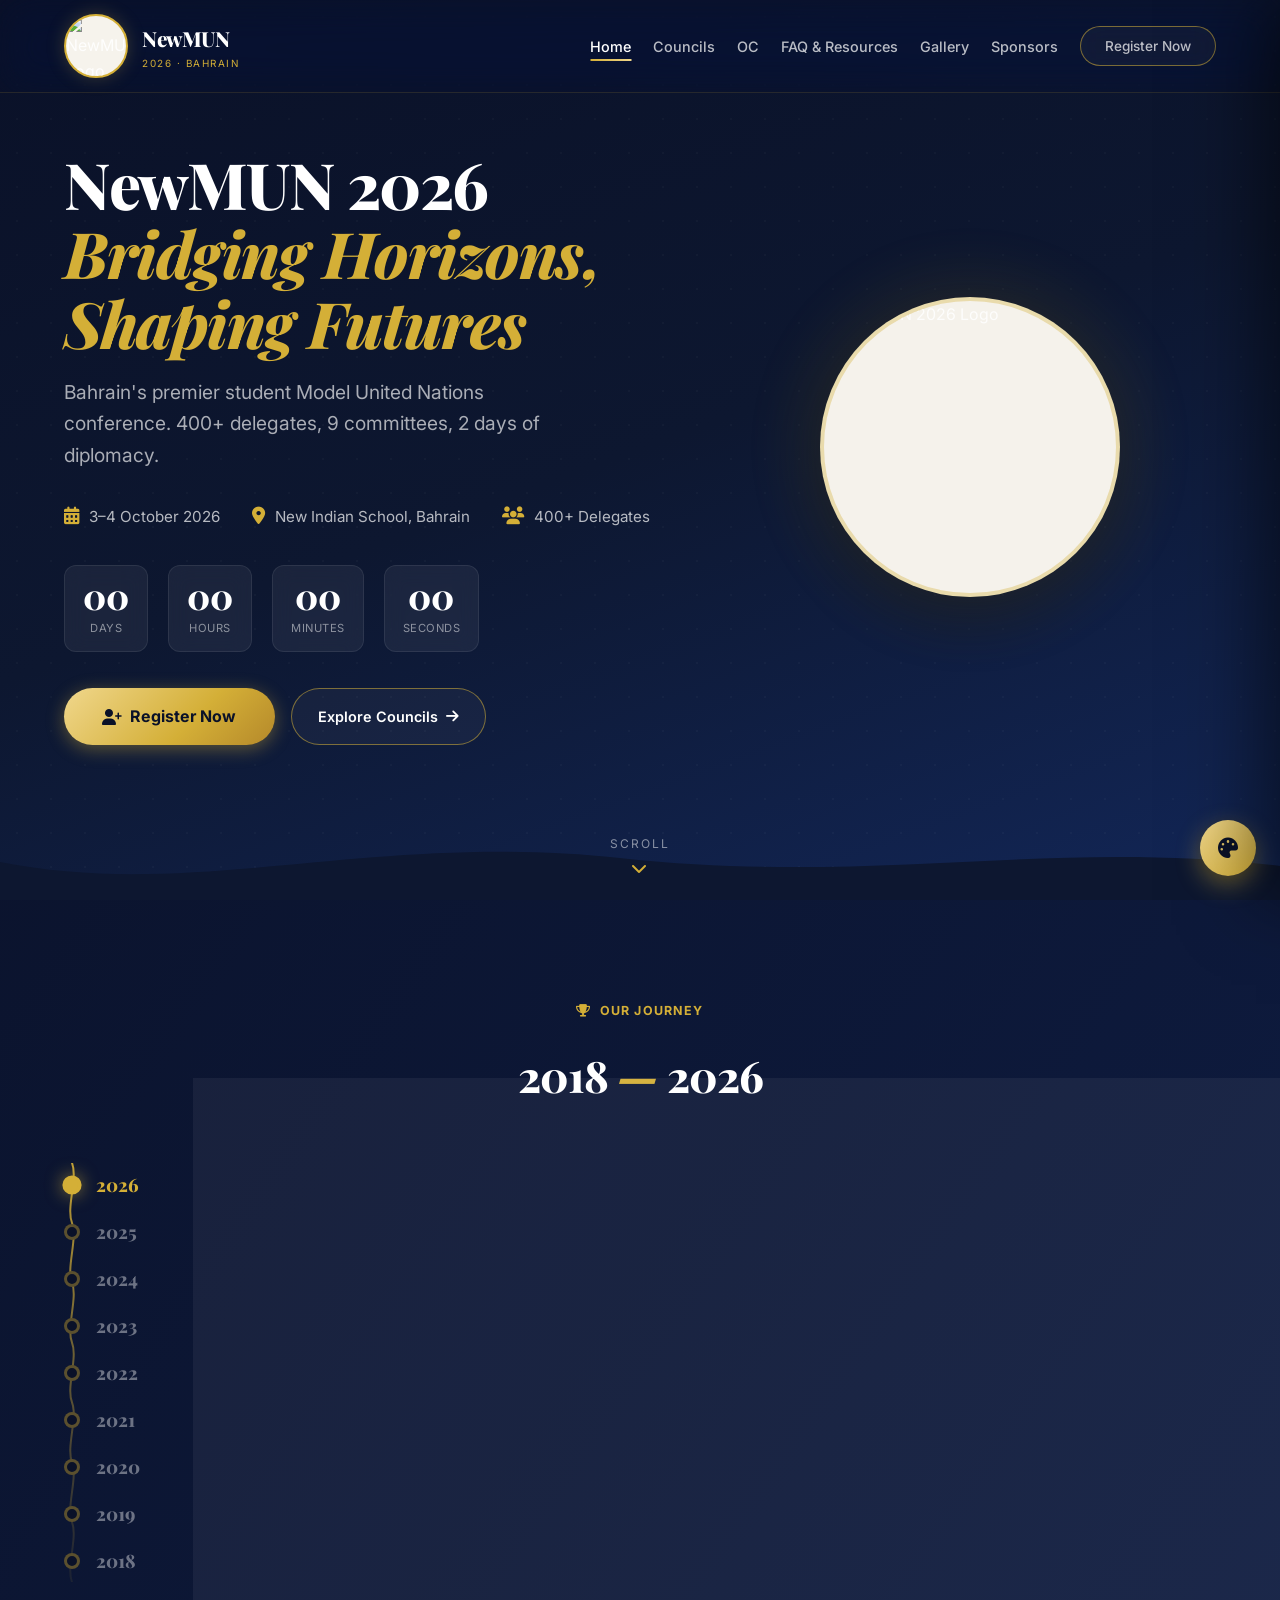
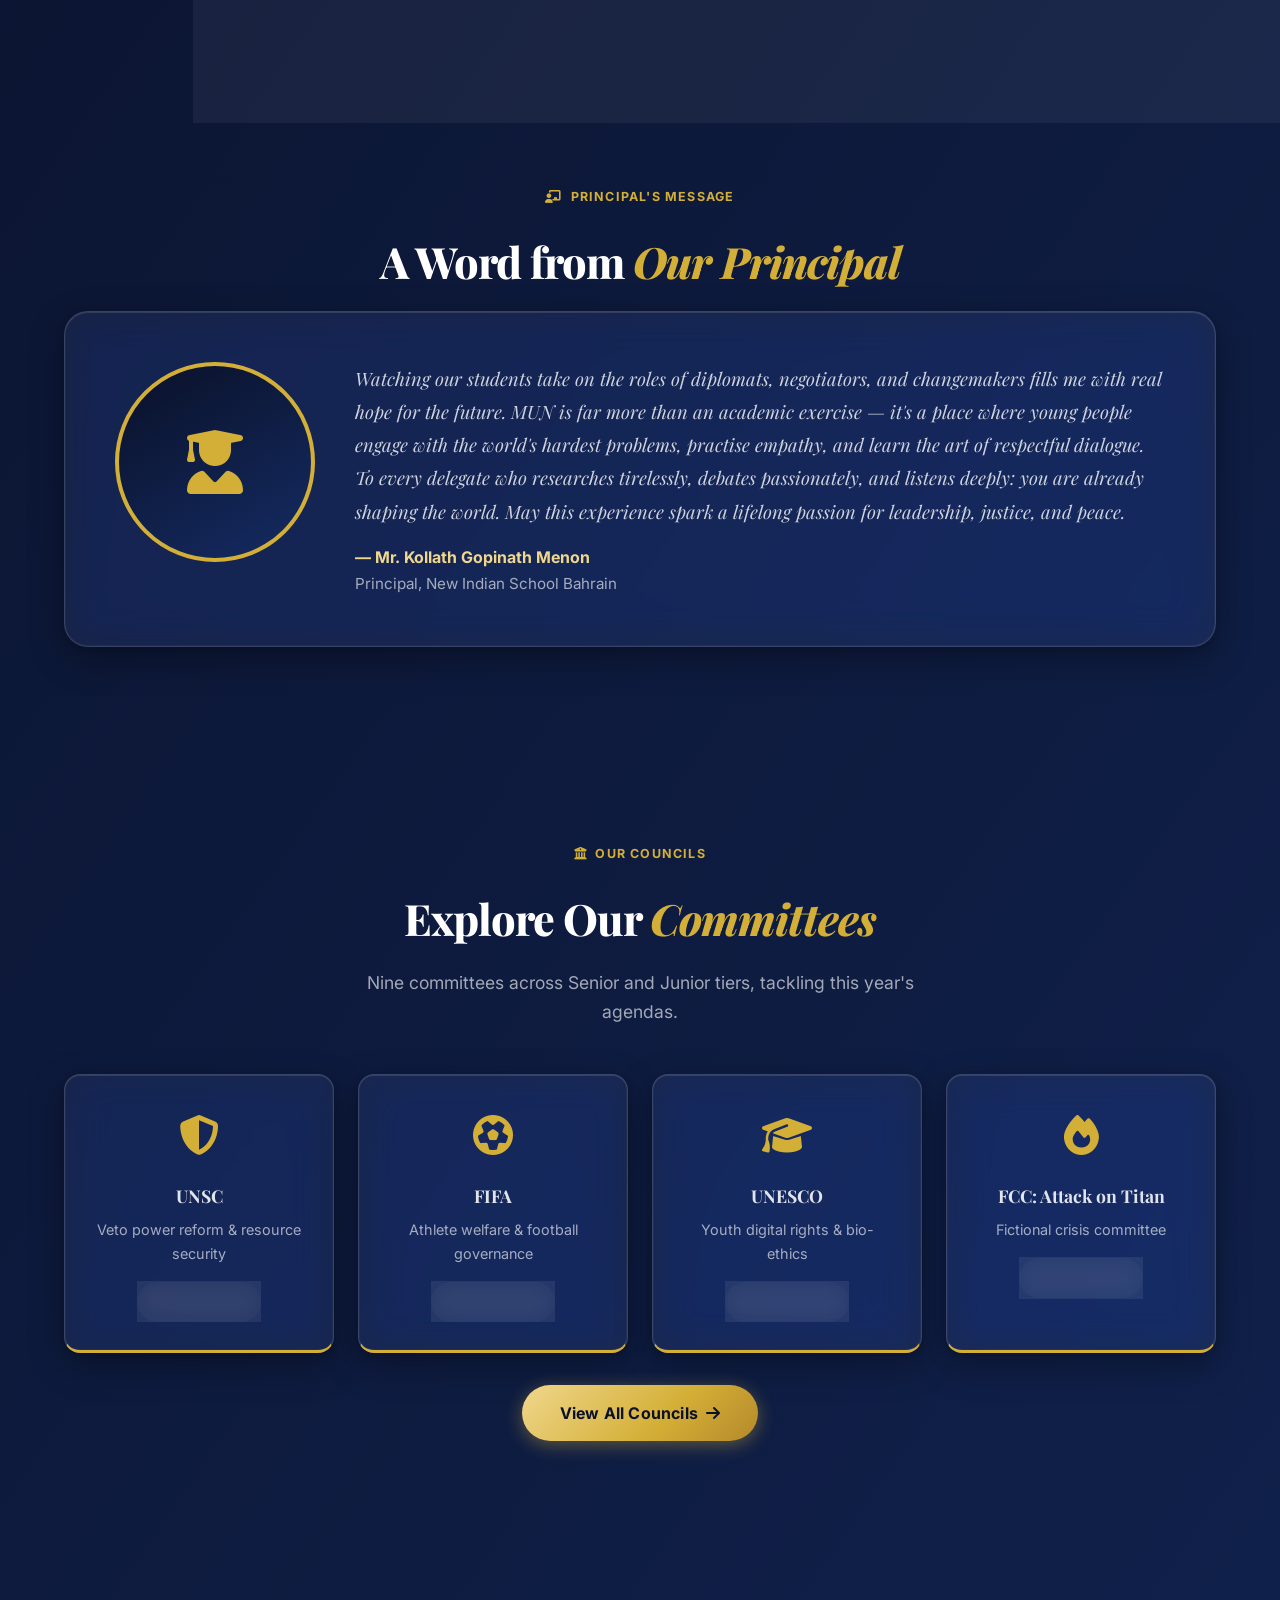
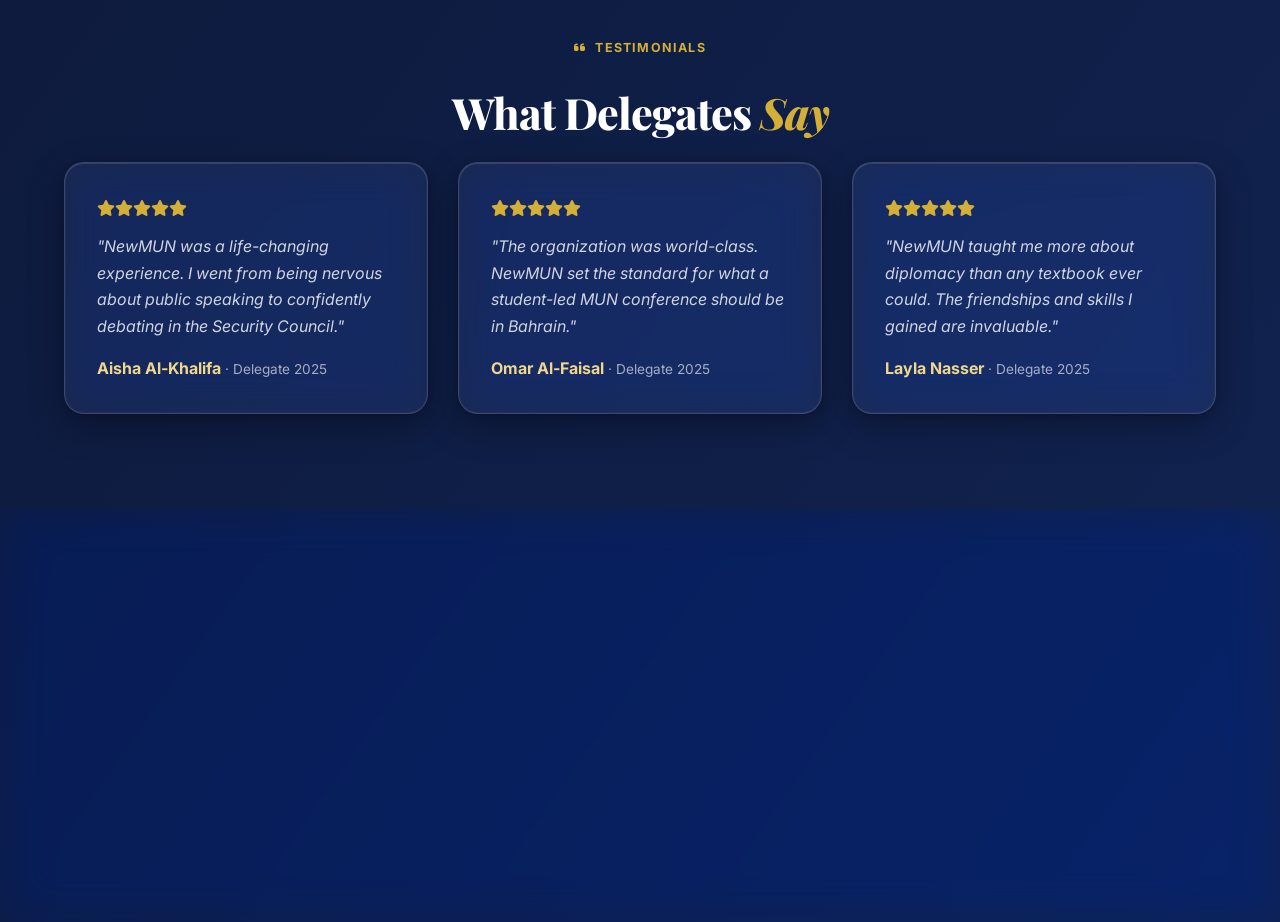
==== commit eebc4926: "Update site files to remove comments and clean up code Key features implemented: - Added .gitignore " ====
--- a/index.html
+++ b/index.html
@@ -5,9 +5,7 @@
     <meta name="viewport" content="width=device-width, initial-scale=1.0" />
     <title>NewMUN 2026 | Home</title>
 
-    <!-- Social share preview (Open Graph + Twitter Card).
-         Replace YOUR-DOMAIN-HERE with your real domain once the site is deployed,
-         so shared links on WhatsApp/Instagram/Twitter show the logo + description correctly. -->
+    
     <meta property="og:type" content="website" />
     <meta property="og:title" content="NewMUN 2026 | Bridging Horizons, Shaping Futures" />
     <meta property="og:description" content="Bahrain's premier student Model United Nations conference — 9 councils, 400+ delegates, 3–4 October 2026." />
@@ -19,7 +17,7 @@
     <meta name="twitter:image" content="https://YOUR-DOMAIN-HERE.com/logo.png" />
     <link rel="preconnect" href="https://fonts.googleapis.com" />
     <link rel="preconnect" href="https://fonts.gstatic.com" crossorigin />
-    <!-- Browser tab icon (proper sizes generated from the NewMUN logo) -->
+    
     <link rel="icon" href="favicon.ico" sizes="any" />
     <link rel="icon" type="image/png" sizes="16x16" href="favicon-16x16.png" />
     <link rel="icon" type="image/png" sizes="32x32" href="favicon-32x32.png" />
@@ -525,10 +523,10 @@
     </style>
 </head>
 <body>
-<!-- Decorative wavy background lines — built dynamically in script.js so they tile seamlessly -->
+
 <div class="wave-bg" id="waveBg" aria-hidden="true"></div>
 
-<!-- Loading screen: book-reveal transition, removes itself once the page has loaded -->
+
 <noscript><style>#loader{display:none !important;}</style></noscript>
 <div id="loader">
     <div class="loader-half left"></div>
@@ -544,7 +542,6 @@
 </div>
 
 
-<!-- ===== NAVBAR ===== -->
 <nav class="navbar" id="navbar">
     <div class="container">
         <a href="index.html" class="nav-logo">
@@ -569,7 +566,7 @@
     </div>
 </nav>
 
-<!-- ===== HERO ===== -->
+
 <section class="hero" id="home">
     <div class="container">
         <div class="hero-content">
@@ -627,13 +624,7 @@
     </svg>
 </section>
 
-<!-- ===== LEGACY OF EXCELLENCE ===== -->
-<!--
-    TIMELINE MILESTONES — placeholder history for 2018-2025.
-    Replace the data-desc text on each .tl-node button with your real milestones.
-    To add a real photo: replace the <i> icon inside #tlStageMedia (set via JS from data-icon)
-    with an <img>, or point the JS at data-image URLs instead of icon classes.
--->
+
 <section id="journey">
     <div class="container">
         <div class="section-title-center reveal" style="margin-bottom:44px;">
@@ -694,7 +685,7 @@
     </div>
 </section>
 
-<!-- ===== PRINCIPAL'S MESSAGE ===== -->
+
 <section id="message">
     <div class="container">
         <div class="section-title-center reveal">
@@ -725,7 +716,7 @@
     </div>
 </section>
 
-<!-- ===== COUNCILS PREVIEW ===== -->
+
 <section id="councils-preview">
     <div class="container">
         <div class="section-title-center reveal">
@@ -765,7 +756,7 @@
     </div>
 </section>
 
-<!-- ===== TESTIMONIALS ===== -->
+
 <section id="testimonials">
     <div class="container">
         <div class="section-title-center reveal">
@@ -792,7 +783,7 @@
     </div>
 </section>
 
-<!-- ===== FOOTER ===== -->
+
 <footer class="site-footer" style="padding:48px 0 32px;">
     <div class="container">
         <div style="display:grid;grid-template-columns:2fr 1fr 1fr 1fr;gap:40px;">
@@ -849,7 +840,7 @@
     </div>
 </footer>
 
-<!-- ===== BACK TO TOP & THEME LAB ===== -->
+
 <button id="backToTop" title="Back to top"><i class="fas fa-arrow-up"></i></button>
 <button id="themeLabToggle" class="theme-lab-btn" title="Theme Lab — Customize colors, fonts & more"><i class="fas fa-palette"></i></button>
 <div id="themeLabDrawer">
@@ -904,7 +895,7 @@
     <button class="tl-reset-btn" id="tlReset"><i class="fas fa-undo"></i> Reset to Default</button>
 </div>
 
-<!-- ===== PARTICLE NETWORK BACKGROUND (cool new feature) ===== -->
+
 <div id="particleNetwork" style="position:fixed;inset:0;z-index:-1;pointer-events:none;overflow:hidden;"></div>
 
 <script src="script.js"></script>
--- a/style.css
+++ b/style.css
@@ -1,11 +1,7 @@
-/* =========================================================
-   NewMUN 2026 — Stylesheet
-   Theme: Dark glass / animated pure-navy gradient
-   Fonts: Playfair Display (display) + Inter (body/UI)
-========================================================= */
+
 @import url('https://fonts.googleapis.com/css2?family=Playfair+Display:ital,wght@0,600;0,700;0,800;0,900;1,600;1,700&family=Inter:wght@400;500;600;700;800;900&display=swap');
 
-/* ===== RESET & BASE ===== */
+
 * {
     margin: 0;
     padding: 0;
@@ -55,10 +51,7 @@
     position: relative;
 }
 
-/* Sitewide background texture — dot-grid + soft vignette, so plain sections
-   (not just the homepage hero) don't read as flat/blank. Sits behind all content. */
-/* Sitewide flowing wave lines — real seamless horizontal scroll, not just a wobble.
-   Layers are built in JS (see script.js) so each wave tiles perfectly and never jumps. */
+
 .wave-bg {
     position: fixed;
     inset: 0;
@@ -124,7 +117,7 @@
     padding: 0 24px;
 }
 
-/* ===== GLASSMORPHISM CARD SYSTEM ===== */
+
 .glass, .glass-card {
     background: var(--glass-bg);
     border: 1px solid var(--glass-border);
@@ -143,7 +136,7 @@
     box-shadow: var(--shadow-lg), 0 0 36px rgba(79,141,253,0.16);
 }
 
-/* ===== SCROLL REVEAL ===== */
+
 .reveal {
     opacity: 0;
     transform: translateY(48px);
@@ -172,7 +165,7 @@
 .reveal-stagger.visible .stagger-child:nth-child(7) { transition-delay: 0.50s; }
 .reveal-stagger.visible .stagger-child:nth-child(8) { transition-delay: 0.58s; }
 
-/* ===== FLOATING / MOTION ===== */
+
 @keyframes float {
     0%, 100% { transform: translateY(0px) rotate(0deg); }
     50% { transform: translateY(-16px) rotate(1deg); }
@@ -199,7 +192,7 @@
     animation: float 3.4s ease-in-out infinite;
 }
 
-/* ===== BUTTONS ===== */
+
 .btn-primary {
     position: relative;
     display: inline-flex;
@@ -296,7 +289,7 @@
     100% { background-position: 200% 50%; }
 }
 
-/* ===== NAVBAR (always glass) ===== */
+
 .navbar {
     position: fixed;
     top: 0;
@@ -416,7 +409,7 @@
 .hamburger.open span:nth-child(2) { opacity: 0; }
 .hamburger.open span:nth-child(3) { transform: translateY(-7.5px) rotate(-45deg); }
 
-/* ===== SITE FOOTER (always glass) ===== */
+
 .site-footer {
     background: linear-gradient(160deg, rgba(10,17,40,0.82), rgba(58,23,104,0.55));
     backdrop-filter: blur(22px) saturate(150%);
@@ -426,7 +419,7 @@
     box-shadow: 0 -8px 40px rgba(0,0,0,0.25);
 }
 
-/* ===== PAGE HEADER ===== */
+
 .page-header {
     background: linear-gradient(150deg, var(--navy) 0%, var(--violet) 55%, var(--navy-2) 130%);
     padding: 150px 0 64px;
@@ -480,7 +473,7 @@
     z-index: 1;
 }
 
-/* ===== SECTION COMMON ===== */
+
 section {
     padding: 96px 0;
     position: relative;
@@ -521,7 +514,7 @@
     margin-bottom: 18px;
 }
 
-/* ===== TILT CARDS (3D perspective) ===== */
+
 .tilt-wrap {
     perspective: 1200px;
 }
@@ -531,12 +524,12 @@
     will-change: transform;
 }
 
-/* ===== COUNTERS ===== */
+
 .count-num {
     font-variant-numeric: tabular-nums;
 }
 
-/* ===== TOGGLE SWITCH (Senior / Junior councils) ===== */
+
 .council-toggle {
     display: flex;
     justify-content: center;
@@ -602,7 +595,7 @@
     to { opacity: 1; transform: translateY(0); }
 }
 
-/* ===== GALLERY FILTER TABS ===== */
+
 .gallery-tabs {
     display: flex;
     justify-content: center;
@@ -642,7 +635,7 @@
     animation: panelIn 0.45s var(--ease);
 }
 
-/* ===== RESPONSIVE ===== */
+
 @media (max-width: 992px) {
     .page-header h1 {
         font-size: 2.4rem;
@@ -652,8 +645,7 @@
     }
 }
 
-/* Nav collapses earlier (1040px) than content sizing (768px) so 7 nav items
-   never overflow/get clipped on mid-size laptop screens. */
+
 @media (max-width: 1040px) {
     .nav-links {
         display: none;
@@ -709,10 +701,7 @@
     .toggle-option span { display: none; }
 }
 
-/* =========================================================
-   MODAL SYSTEM — shared by OC bios and Council "Know More"
-   Contained overlay/popup, does NOT push page layout around.
-========================================================= */
+
 .modal-overlay {
     display: none;
     position: fixed;
@@ -861,10 +850,7 @@
     .modal-eb-row { flex-direction: column; }
 }
 
-/* =========================================================
-   LOADING SCREEN — book-reveal transition on first paint.
-   Two panels split apart from center, logo pulses while waiting.
-========================================================= */
+
 #loader {
     position: fixed;
     inset: 0;
@@ -901,8 +887,7 @@
 #loader.loader-hidden .loader-half.left { transform: translateX(-100%); }
 #loader.loader-hidden .loader-half.right { transform: translateX(100%); }
 
-/* Repeat internal navigation within the same session: skip the slow book-reveal,
-   just fade quickly so clicking between pages doesn't feel sluggish. */
+
 #loader.loader-fastskip { transition: opacity 0.2s ease; }
 #loader.loader-fastskip.loader-hidden { opacity: 0; }
 #loader.loader-fastskip .loader-half,
@@ -981,17 +966,13 @@
     transition: width 1.6s ease;
 }
 
-/* Body lock while loader is active, prevents scroll flash underneath */
+
 body.loading {
     overflow: hidden;
     height: 100vh;
 }
 
-/* =========================================================
-   UNIVERSAL CLICK FEEDBACK
-   Every clickable surface gets a quick "press" animation.
-   Placed last so :active wins over hover-lift while pressed.
-========================================================= */
+
 button,
 .btn-primary, .btn-secondary, .btn-outline,
 .tilt-card, .toggle-option, .gallery-tab,
@@ -1015,9 +996,7 @@
     opacity: 0.6;
 }
 
-/* =========================================================
-   THEME LAB — live in-site color/gradient/glass/font customizer
-========================================================= */
+
 #themeLabToggle {
     position: fixed;
     bottom: 24px;
@@ -1176,7 +1155,7 @@
 }
 .tl-reset-btn:hover { border-color: var(--gold); color: var(--gold); }
 
-/* ===== THEME PRESETS ===== */
+
 .theme-presets { margin-top: 20px; padding-top: 18px; border-top: 1px solid rgba(255,255,255,0.08); }
 .preset-buttons { display: flex; flex-direction: column; gap: 8px; }
 .theme-preset-btn {
@@ -1216,9 +1195,7 @@
     #themeLabToggle { bottom: 16px; right: 16px; width: 48px; height: 48px; }
 }
 
-/* =========================================================
-   BACK-TO-TOP SCROLL ARROW
-========================================================= */
+
 #backToTop {
     position: fixed;
     bottom: 24px;
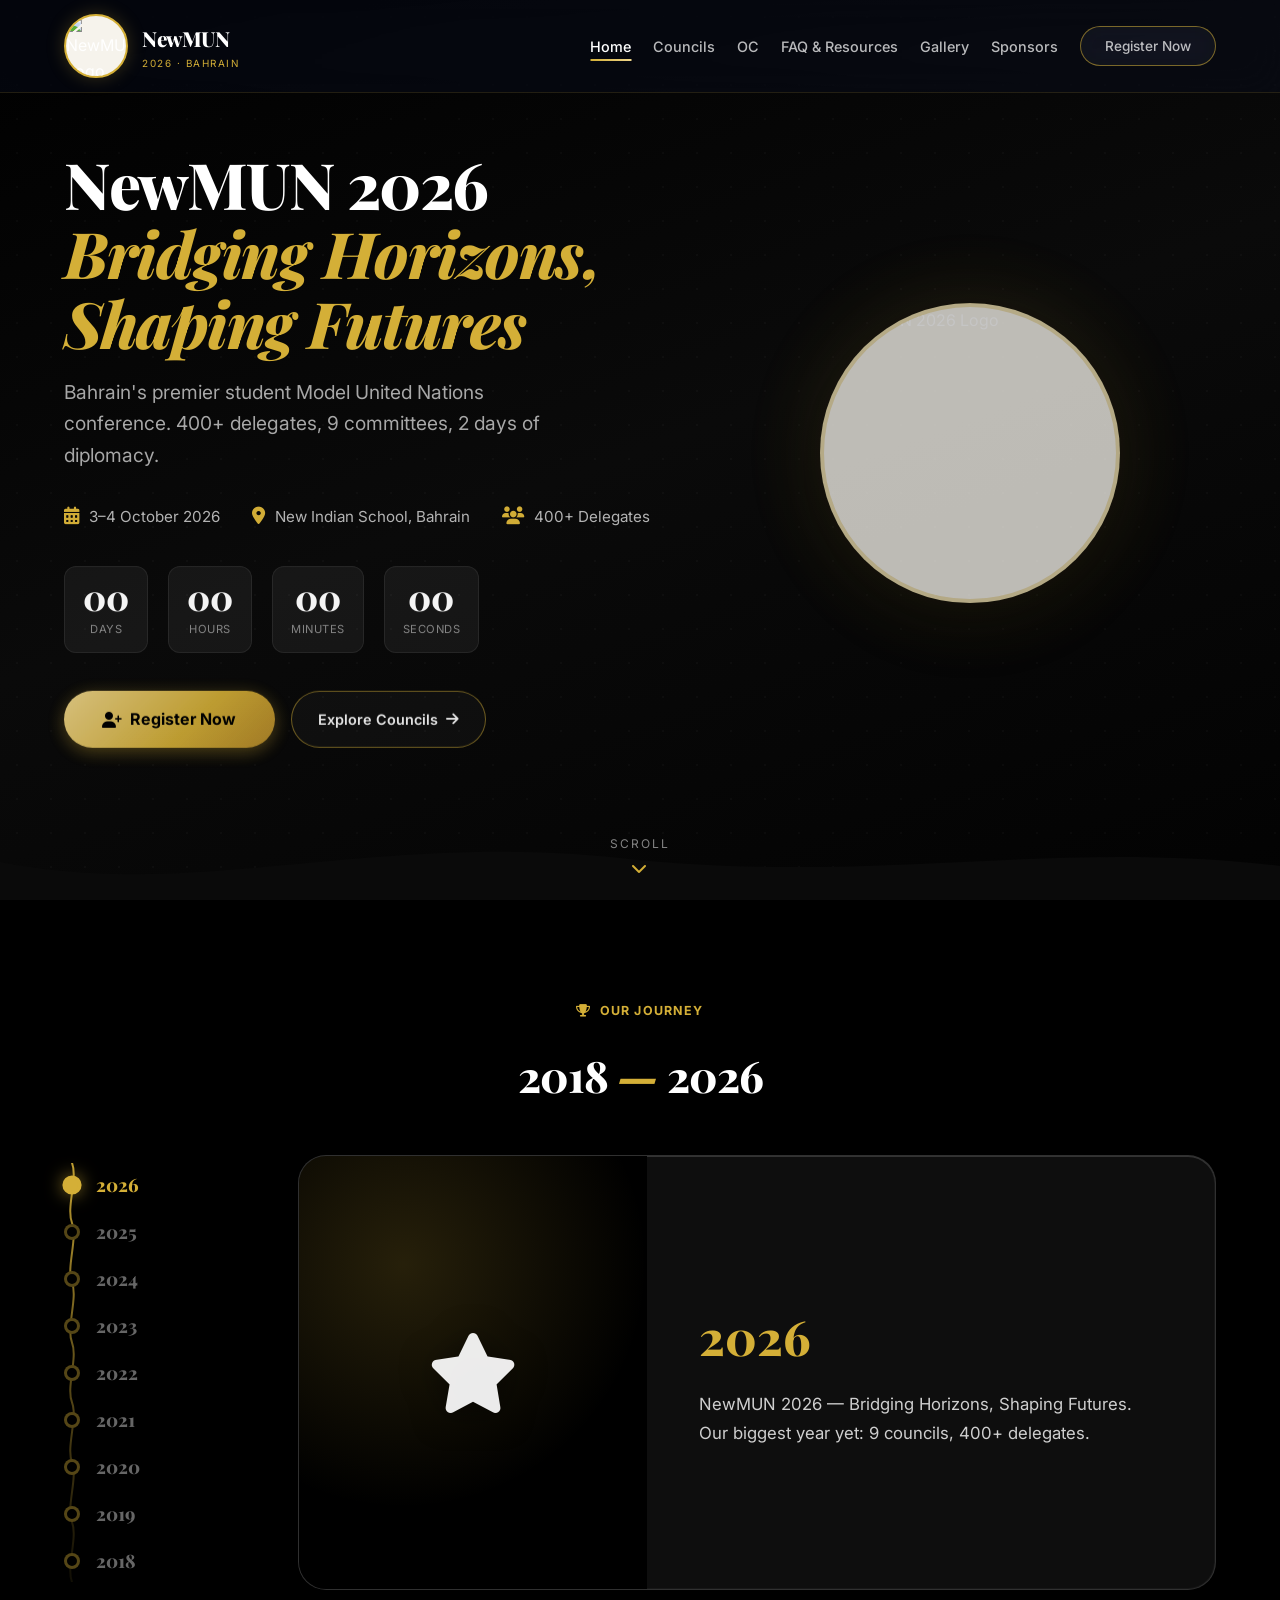
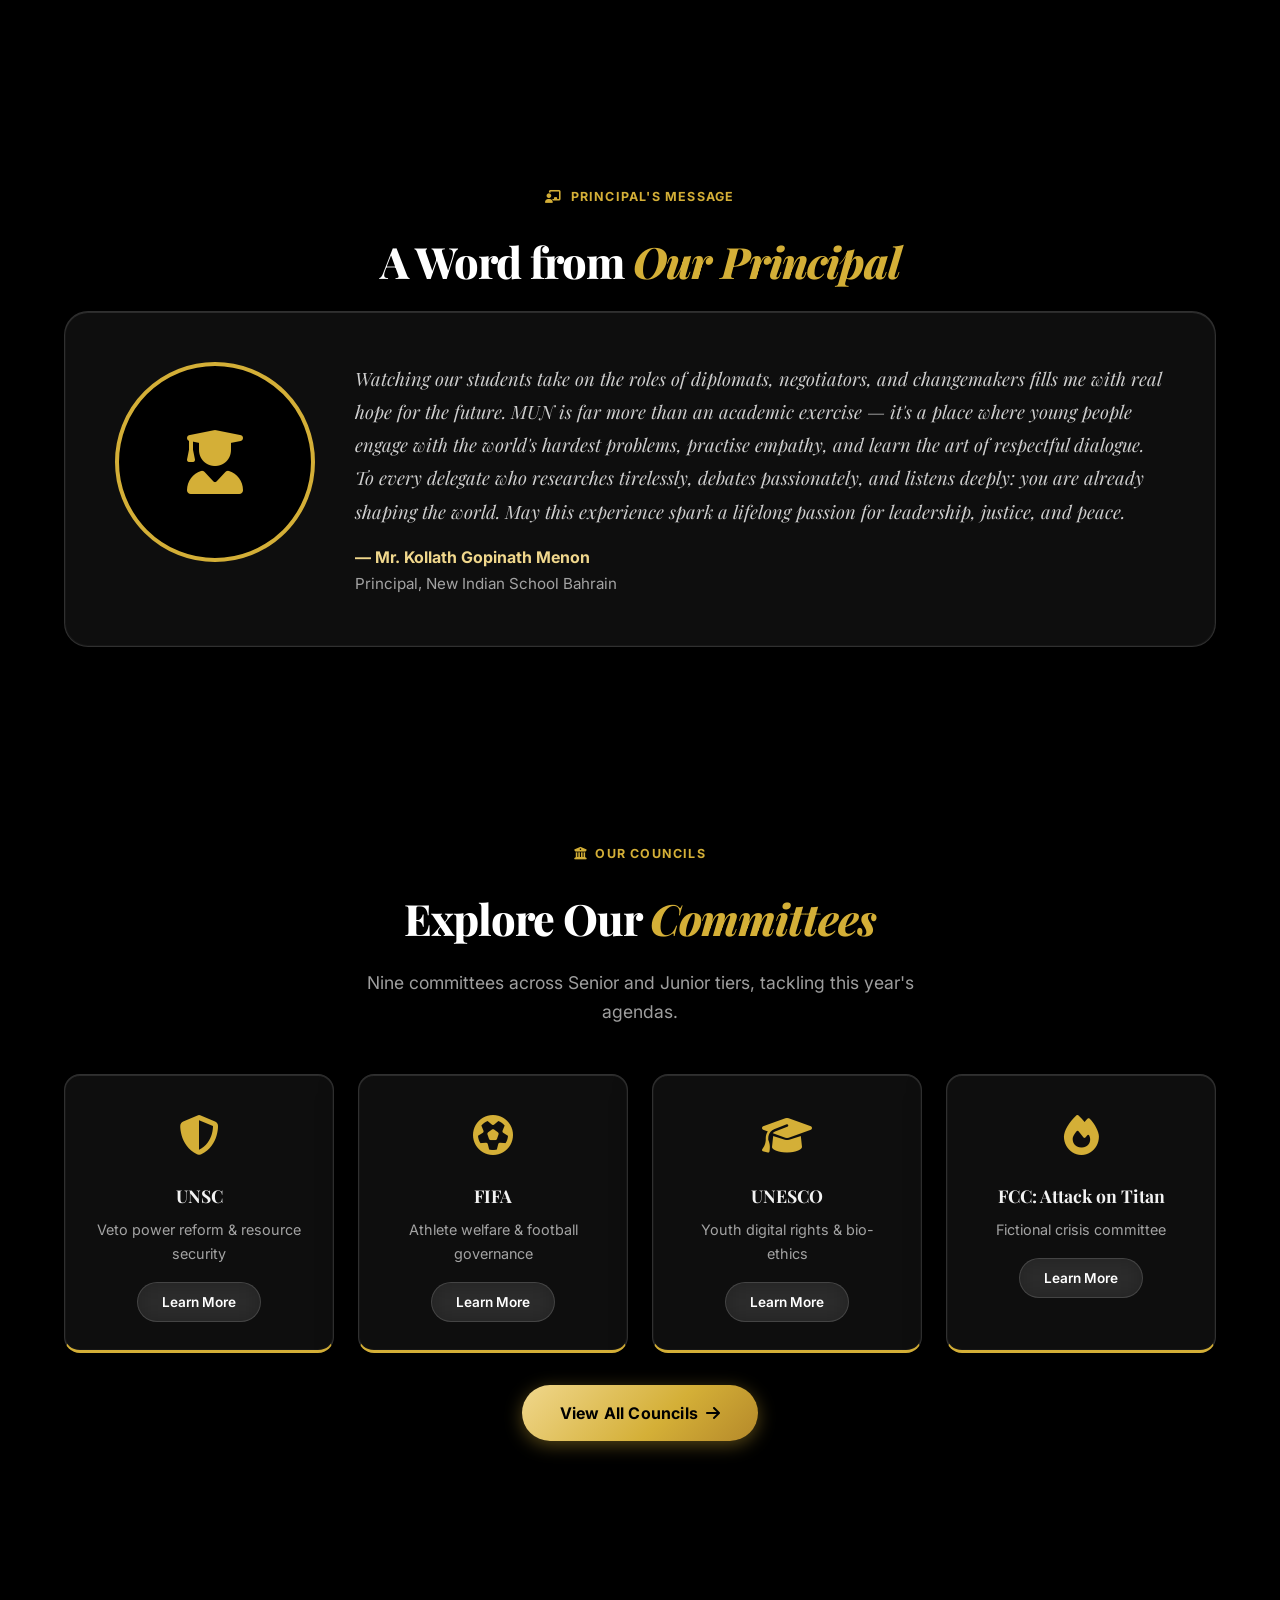
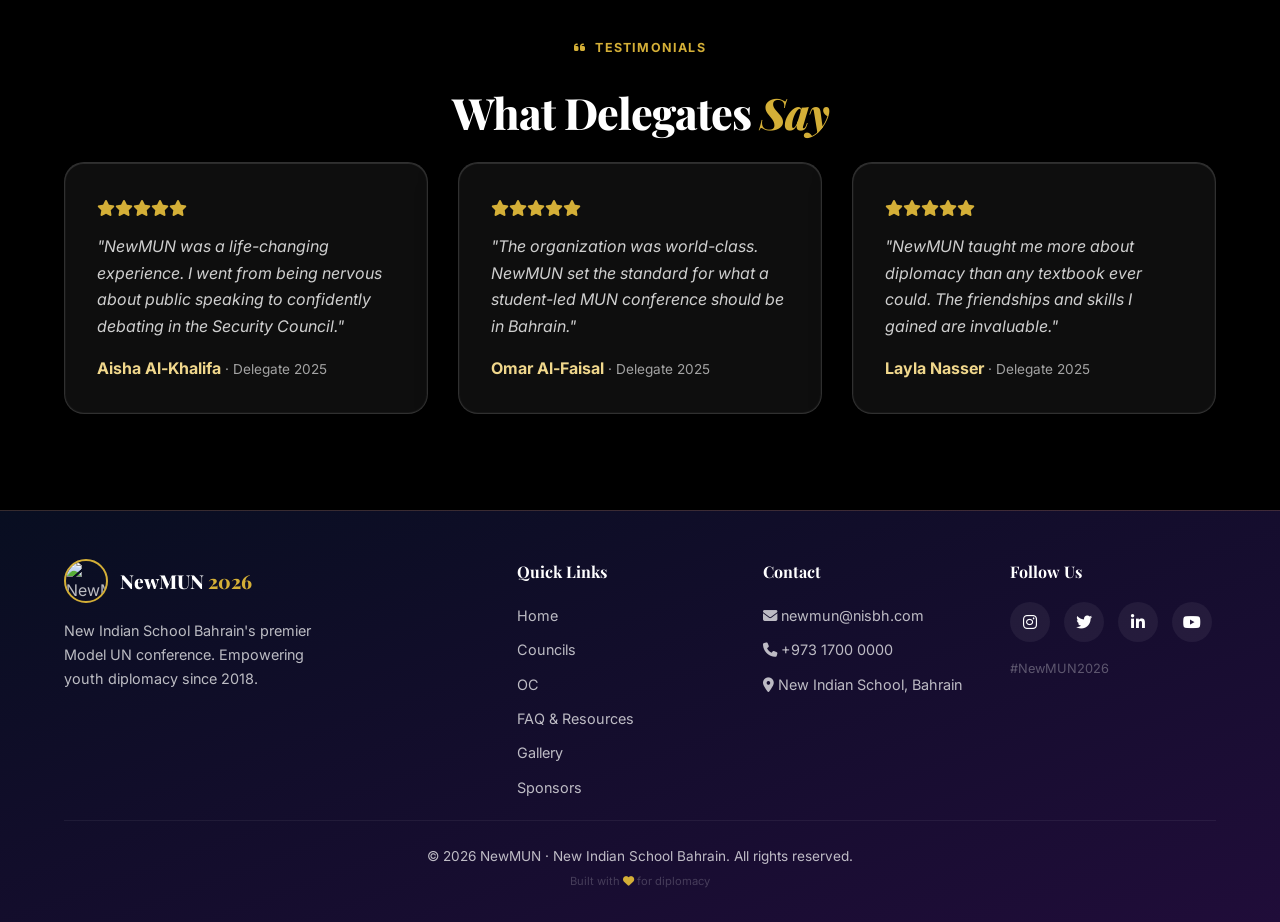
==== commit 46fb0201: "Fix styling issues and implement black background with gold accents theme Key features implemented: " ====
--- a/index.html
+++ b/index.html
@@ -842,58 +842,6 @@
 
 
 <button id="backToTop" title="Back to top"><i class="fas fa-arrow-up"></i></button>
-<button id="themeLabToggle" class="theme-lab-btn" title="Theme Lab — Customize colors, fonts & more"><i class="fas fa-palette"></i></button>
-<div id="themeLabDrawer">
-    <h4>Theme Lab <button class="tl-close-btn" id="tlCloseBtn"><i class="fas fa-times"></i></button></h4>
-
-    <div class="tl-group">
-        <div class="tl-group-label"><i class="fas fa-fill-drip"></i> Gradient Colors</div>
-        <div class="tl-row"><label>Color 1</label><input type="color" id="tlNavy" value="#0A1128" /></div>
-        <div class="tl-row"><label>Color 2</label><input type="color" id="tlNavy2" value="#150f30" /></div>
-        <div class="tl-row"><label>Color 3</label><input type="color" id="tlViolet" value="#3a1768" /></div>
-        <div class="tl-row"><label>Color 4</label><input type="color" id="tlViolet2" value="#5b2a9e" /></div>
-    </div>
-
-    <div class="tl-group">
-        <div class="tl-group-label"><i class="fas fa-star"></i> Accent</div>
-        <div class="tl-row"><label>Gold</label><input type="color" id="tlGold" value="#D4AF37" /></div>
-        <div class="tl-row"><label>Gold Light</label><input type="color" id="tlGoldLight" value="#f0d78c" /></div>
-    </div>
-
-    <div class="tl-group">
-        <div class="tl-group-label"><i class="fas fa-arrows-alt"></i> Gradient Angle</div>
-        <div class="tl-slider-row">
-            <div class="tl-top"><span>Angle</span><span id="tlAngleVal">125°</span></div>
-            <input type="range" id="tlAngle" min="0" max="360" value="125" />
-        </div>
-    </div>
-
-    <div class="tl-group">
-        <div class="tl-group-label"><i class="fas fa-blender"></i> Glass Depth</div>
-        <div class="tl-slider-row">
-            <div class="tl-top"><span>Blur</span><span id="tlBlurVal">20px</span></div>
-            <input type="range" id="tlBlur" min="4" max="40" value="20" />
-        </div>
-        <div class="tl-slider-row">
-            <div class="tl-top"><span>Opacity</span><span id="tlOpacityVal">5.5%</span></div>
-            <input type="range" id="tlOpacity" min="0" max="20" value="5.5" step="0.5" />
-        </div>
-    </div>
-
-    <div class="tl-group">
-        <div class="tl-group-label"><i class="fas fa-font"></i> Font Pairing</div>
-        <select id="tlFontPair">
-            <option value="playfair-inter">Playfair Display + Inter</option>
-            <option value="cormorant-manrope">Cormorant Garamond + Manrope</option>
-            <option value="fraunces-work">Fraunces + Work Sans</option>
-            <option value="marcellus-jost">Marcellus + Jost</option>
-            <option value="baskerville-source">Libre Baskerville + Source Sans Pro</option>
-            <option value="bodoni-dm">Bodoni Moda + DM Sans</option>
-        </select>
-    </div>
-
-    <button class="tl-reset-btn" id="tlReset"><i class="fas fa-undo"></i> Reset to Default</button>
-</div>
 
 
 <div id="particleNetwork" style="position:fixed;inset:0;z-index:-1;pointer-events:none;overflow:hidden;"></div>
--- a/style.css
+++ b/style.css
@@ -9,10 +9,10 @@
 }
 
 :root {
-    --navy: #0A1128;
-    --navy-2: #0d1730;
-    --violet: #142b63;
-    --violet-2: #1b3f8a;
+    --navy: #000000;
+    --navy-2: #0a0a0a;
+    --violet: #000000;
+    --violet-2: #141414;
     --royal: #1E3A8A;
     --blue-glow: #4f8dfd;
     --gold: #D4AF37;
@@ -20,8 +20,8 @@
     --cream: #f6f3ec;
     --white: #ffffff;
     --gray: rgba(255,255,255,0.62);
-    --ink: rgba(255,255,255,0.88);
-    --text-dim: rgba(255,255,255,0.48);
+    --ink: rgba(255,255,255,0.95);
+    --text-dim: rgba(255,255,255,0.55);
 
     --glass-bg: rgba(255,255,255,0.055);
     --glass-bg-soft: rgba(255,255,255,0.035);
@@ -30,8 +30,8 @@
     --font-heading: 'Playfair Display';
     --font-body: 'Inter';
 
-    --shadow: 0 2px 8px rgba(0,0,0,0.18), 0 12px 36px rgba(0,0,0,0.32), inset 0 1px 0 rgba(255,255,255,0.09), inset 0 0 0 1px rgba(255,255,255,0.03);
-    --shadow-lg: 0 4px 14px rgba(0,0,0,0.22), 0 28px 70px rgba(0,0,0,0.48), inset 0 1px 0 rgba(255,255,255,0.12), inset 0 0 0 1px rgba(255,255,255,0.04);
+    --shadow: 0 2px 8px rgba(0,0,0,0.4), 0 12px 36px rgba(0,0,0,0.6), inset 0 1px 0 rgba(255,255,255,0.09), inset 0 0 0 1px rgba(255,255,255,0.03);
+    --shadow-lg: 0 4px 14px rgba(0,0,0,0.5), 0 28px 70px rgba(0,0,0,0.7), inset 0 1px 0 rgba(255,255,255,0.12), inset 0 0 0 1px rgba(255,255,255,0.04);
     --ease: cubic-bezier(0.16, 1, 0.3, 1);
 }
 
@@ -997,209 +997,10 @@
 }
 
 
-#themeLabToggle {
+#backToTop {
     position: fixed;
     bottom: 24px;
     right: 24px;
-    z-index: 1500;
-    width: 56px;
-    height: 56px;
-    border-radius: 50%;
-    background: linear-gradient(135deg, var(--gold-light), var(--gold));
-    color: var(--navy);
-    border: none;
-    box-shadow: 0 8px 24px rgba(212,175,55,0.45), 0 2px 8px rgba(0,0,0,0.3);
-    cursor: pointer;
-    font-size: 1.25rem;
-    display: flex;
-    align-items: center;
-    justify-content: center;
-    transition: transform 0.35s var(--ease), box-shadow 0.35s var(--ease);
-}
-#themeLabToggle:hover {
-    transform: scale(1.08) rotate(18deg);
-    box-shadow: 0 12px 32px rgba(212,175,55,0.55), 0 4px 12px rgba(0,0,0,0.35);
-}
-#themeLabToggle::after {
-    content: 'Customize';
-    position: absolute;
-    bottom: -24px;
-    right: 0;
-    font-size: 0.65rem;
-    font-weight: 600;
-    color: var(--gold);
-    white-space: nowrap;
-    opacity: 0;
-    transform: translateY(-8px);
-    transition: all 0.3s var(--ease);
-}
-#themeLabToggle:hover::after {
-    opacity: 1;
-    transform: translateY(0);
-}
-
-#themeLabDrawer {
-    position: fixed;
-    top: 0;
-    right: 0;
-    bottom: 0;
-    width: 320px;
-    max-width: 88vw;
-    z-index: 1600;
-    background: rgba(8,13,32,0.86);
-    backdrop-filter: blur(28px) saturate(160%);
-    -webkit-backdrop-filter: blur(28px) saturate(160%);
-    border-left: 1px solid var(--glass-border);
-    box-shadow: -24px 0 70px rgba(0,0,0,0.5);
-    transform: translateX(100%);
-    transition: transform 0.45s var(--ease);
-    overflow-y: auto;
-    padding: 26px 22px 50px;
-}
-#themeLabDrawer.open {
-    transform: translateX(0);
-}
-#themeLabDrawer h4 {
-    font-size: 1.05rem;
-    margin-bottom: 20px;
-    display: flex;
-    align-items: center;
-    justify-content: space-between;
-    color: var(--white);
-}
-.tl-close-btn {
-    background: rgba(255,255,255,0.08);
-    border: 1px solid var(--glass-border);
-    color: var(--white);
-    width: 32px;
-    height: 32px;
-    border-radius: 50%;
-    cursor: pointer;
-    display: flex;
-    align-items: center;
-    justify-content: center;
-    font-size: 0.85rem;
-}
-.tl-close-btn:hover { background: var(--gold); color: var(--navy); }
-
-.tl-group {
-    margin-bottom: 22px;
-    padding-bottom: 18px;
-    border-bottom: 1px solid rgba(255,255,255,0.08);
-}
-.tl-group:last-of-type { border-bottom: none; }
-.tl-group-label {
-    font-size: 0.68rem;
-    font-weight: 700;
-    text-transform: uppercase;
-    letter-spacing: 0.8px;
-    color: var(--gold);
-    margin-bottom: 12px;
-}
-.tl-row {
-    display: flex;
-    align-items: center;
-    justify-content: space-between;
-    gap: 8px;
-    margin-bottom: 10px;
-}
-.tl-row label {
-    font-size: 0.78rem;
-    color: rgba(255,255,255,0.72);
-}
-.tl-row input[type="color"] {
-    width: 34px;
-    height: 26px;
-    border: 1px solid rgba(255,255,255,0.25);
-    border-radius: 6px;
-    background: none;
-    cursor: pointer;
-    padding: 0;
-}
-.tl-slider-row { margin-bottom: 12px; }
-.tl-slider-row .tl-top {
-    display: flex;
-    justify-content: space-between;
-    font-size: 0.75rem;
-    color: rgba(255,255,255,0.7);
-    margin-bottom: 5px;
-}
-.tl-slider-row .tl-top span:last-child { color: var(--gold); font-weight: 600; }
-.tl-slider-row input[type="range"] {
-    width: 100%;
-    accent-color: var(--gold);
-    cursor: pointer;
-}
-#themeLabDrawer select {
-    width: 100%;
-    background: rgba(255,255,255,0.06);
-    color: var(--white);
-    border: 1px solid rgba(255,255,255,0.18);
-    border-radius: 8px;
-    padding: 9px 10px;
-    font-size: 0.8rem;
-    font-family: var(--font-body), sans-serif;
-    cursor: pointer;
-}
-.tl-reset-btn {
-    width: 100%;
-    padding: 11px;
-    border-radius: 10px;
-    border: 1px solid rgba(255,255,255,0.18);
-    background: rgba(255,255,255,0.05);
-    color: var(--white);
-    cursor: pointer;
-    font-size: 0.8rem;
-    font-weight: 600;
-    margin-top: 4px;
-}
-.tl-reset-btn:hover { border-color: var(--gold); color: var(--gold); }
-
-
-.theme-presets { margin-top: 20px; padding-top: 18px; border-top: 1px solid rgba(255,255,255,0.08); }
-.preset-buttons { display: flex; flex-direction: column; gap: 8px; }
-.theme-preset-btn {
-    display: flex;
-    align-items: center;
-    gap: 10px;
-    width: 100%;
-    padding: 10px 12px;
-    border-radius: 10px;
-    border: 1px solid rgba(255,255,255,0.12);
-    background: rgba(255,255,255,0.03);
-    color: var(--white);
-    font-size: 0.78rem;
-    font-weight: 600;
-    cursor: pointer;
-    transition: all 0.3s var(--ease);
-    text-align: left;
-}
-.theme-preset-btn:hover {
-    background: rgba(255,255,255,0.08);
-    border-color: rgba(212,175,55,0.4);
-    transform: translateX(4px);
-}
-.theme-preset-btn.active {
-    background: rgba(212,175,55,0.15);
-    border-color: var(--gold);
-}
-.preset-color {
-    width: 28px;
-    height: 28px;
-    border-radius: 6px;
-    border: 1px solid rgba(255,255,255,0.2);
-    flex-shrink: 0;
-}
-
-@media (max-width: 480px) {
-    #themeLabToggle { bottom: 16px; right: 16px; width: 48px; height: 48px; }
-}
-
-
-#backToTop {
-    position: fixed;
-    bottom: 24px;
-    right: 92px;
     z-index: 1499;
     width: 48px;
     height: 48px;
@@ -1230,5 +1031,5 @@
     color: var(--gold-light);
 }
 @media (max-width: 480px) {
-    #backToTop { bottom: 16px; right: 74px; width: 42px; height: 42px; }
-}
+    #backToTop { bottom: 16px; right: 16px; width: 42px; height: 42px; }
+}
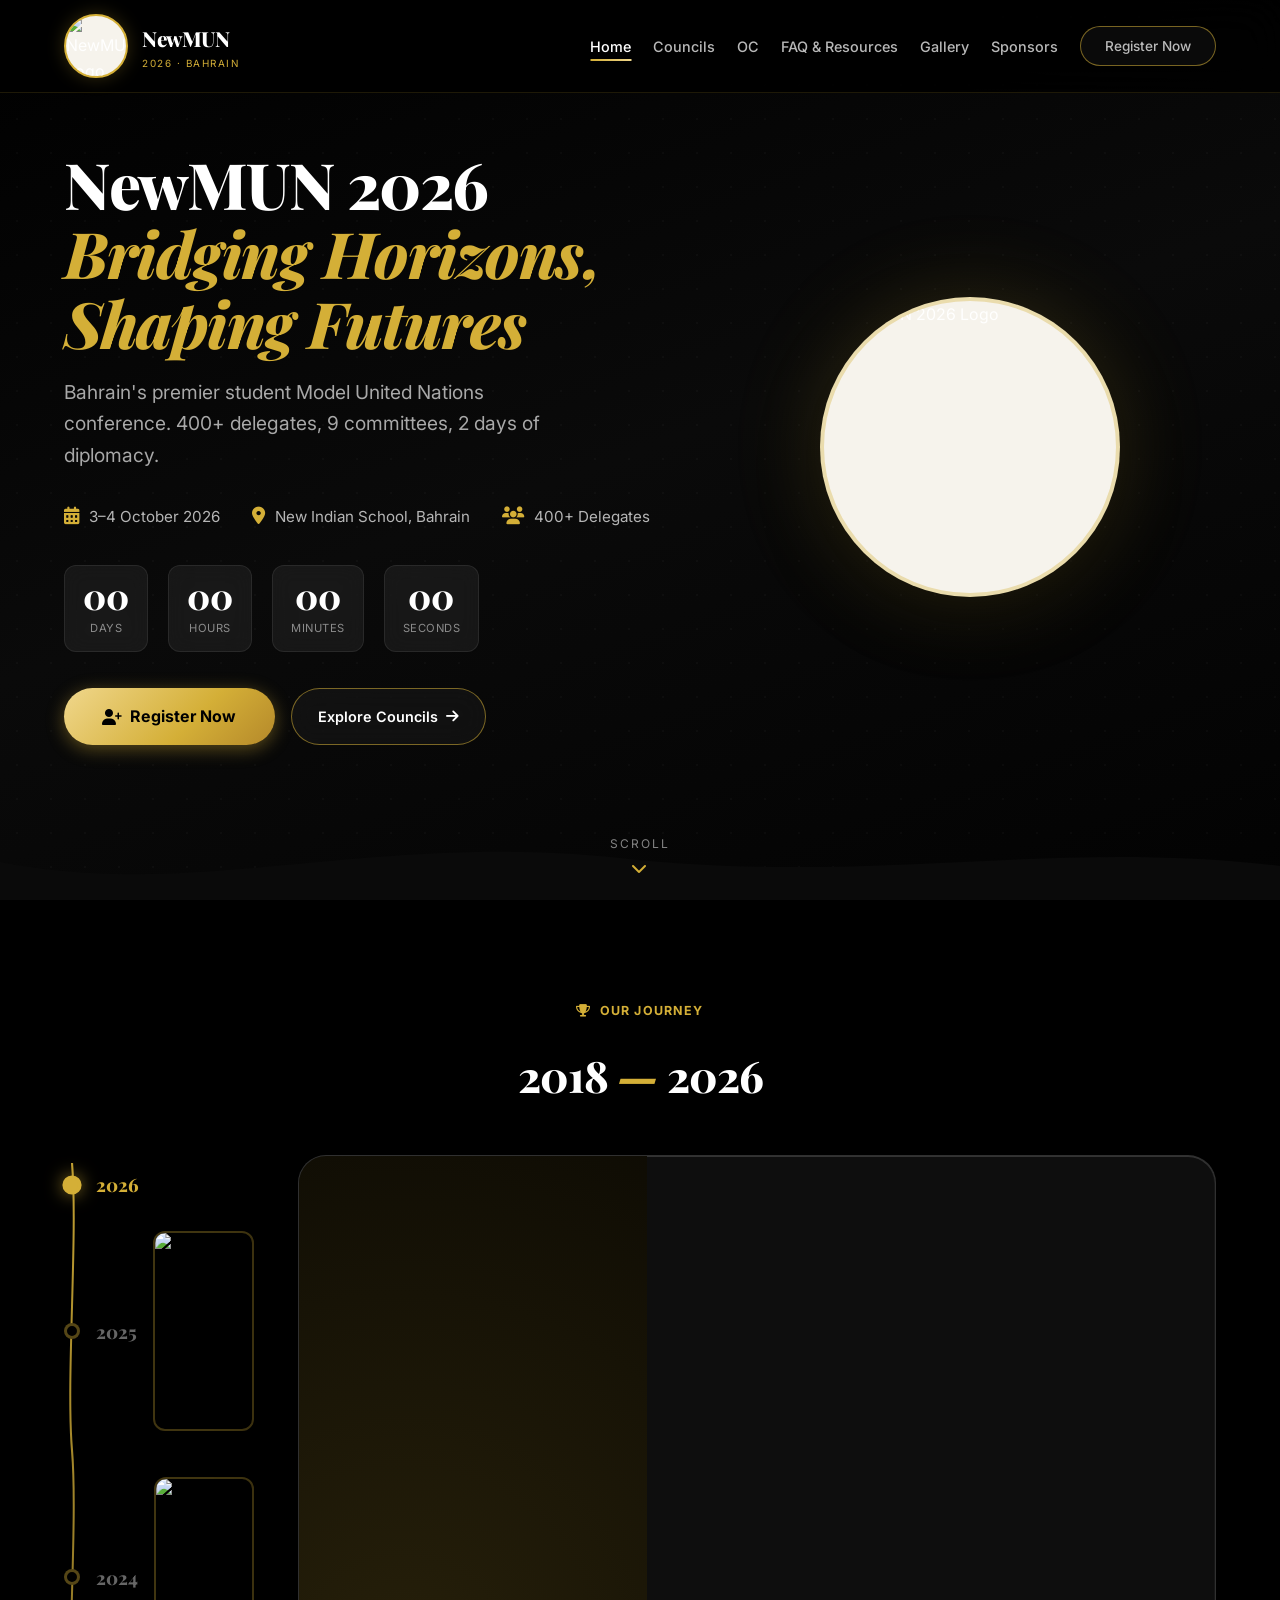
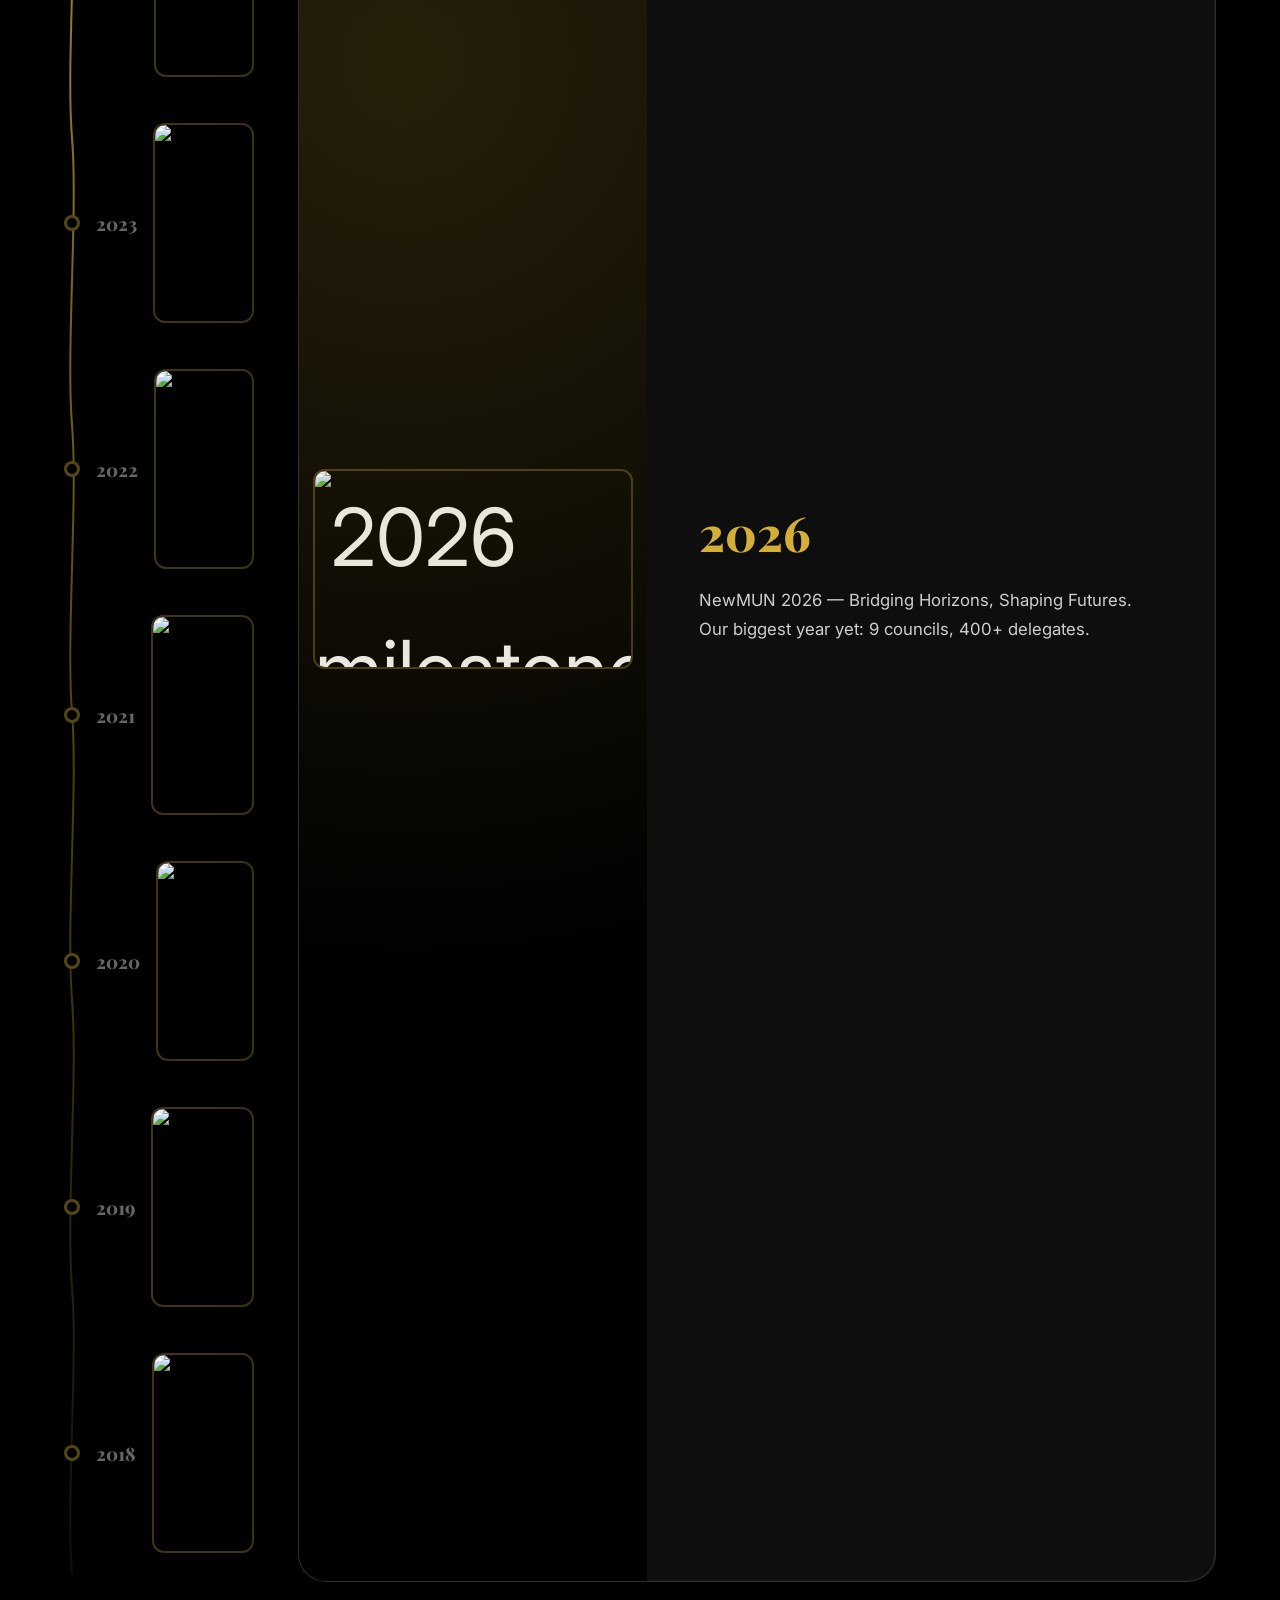
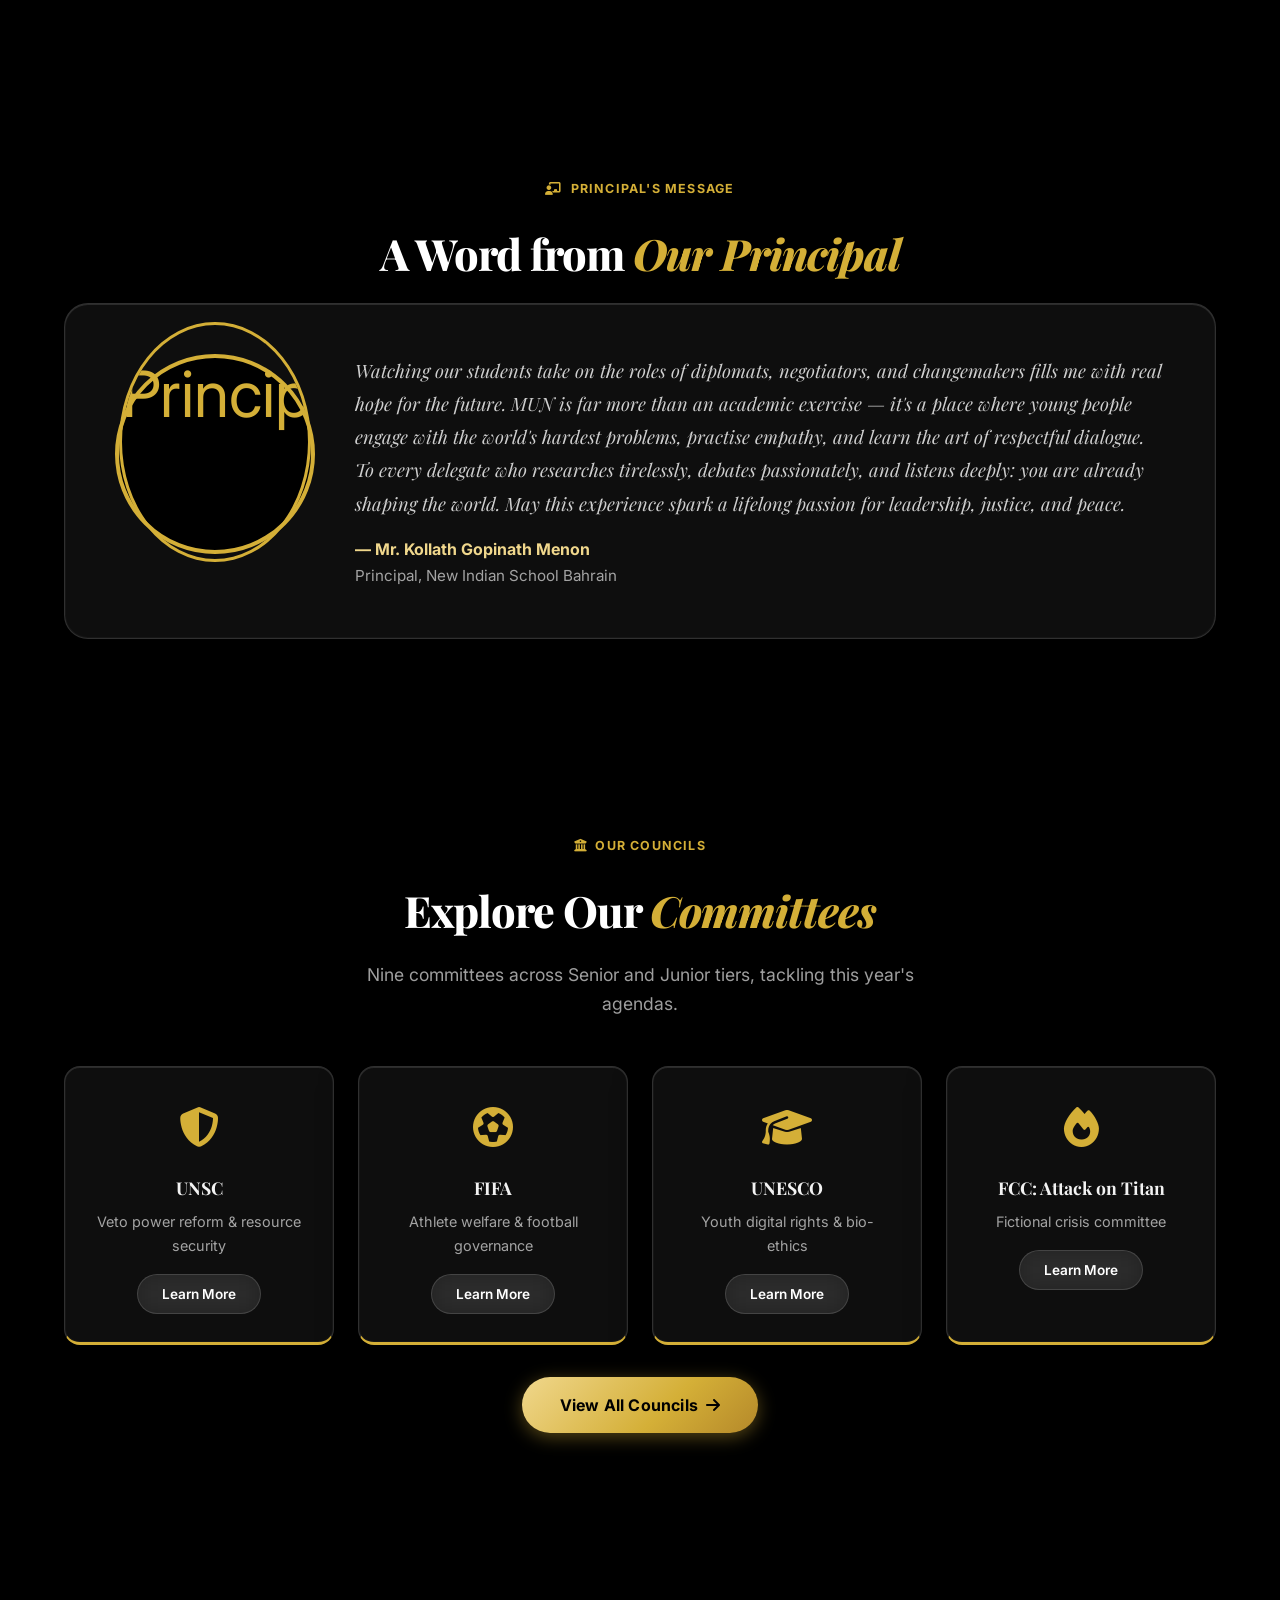
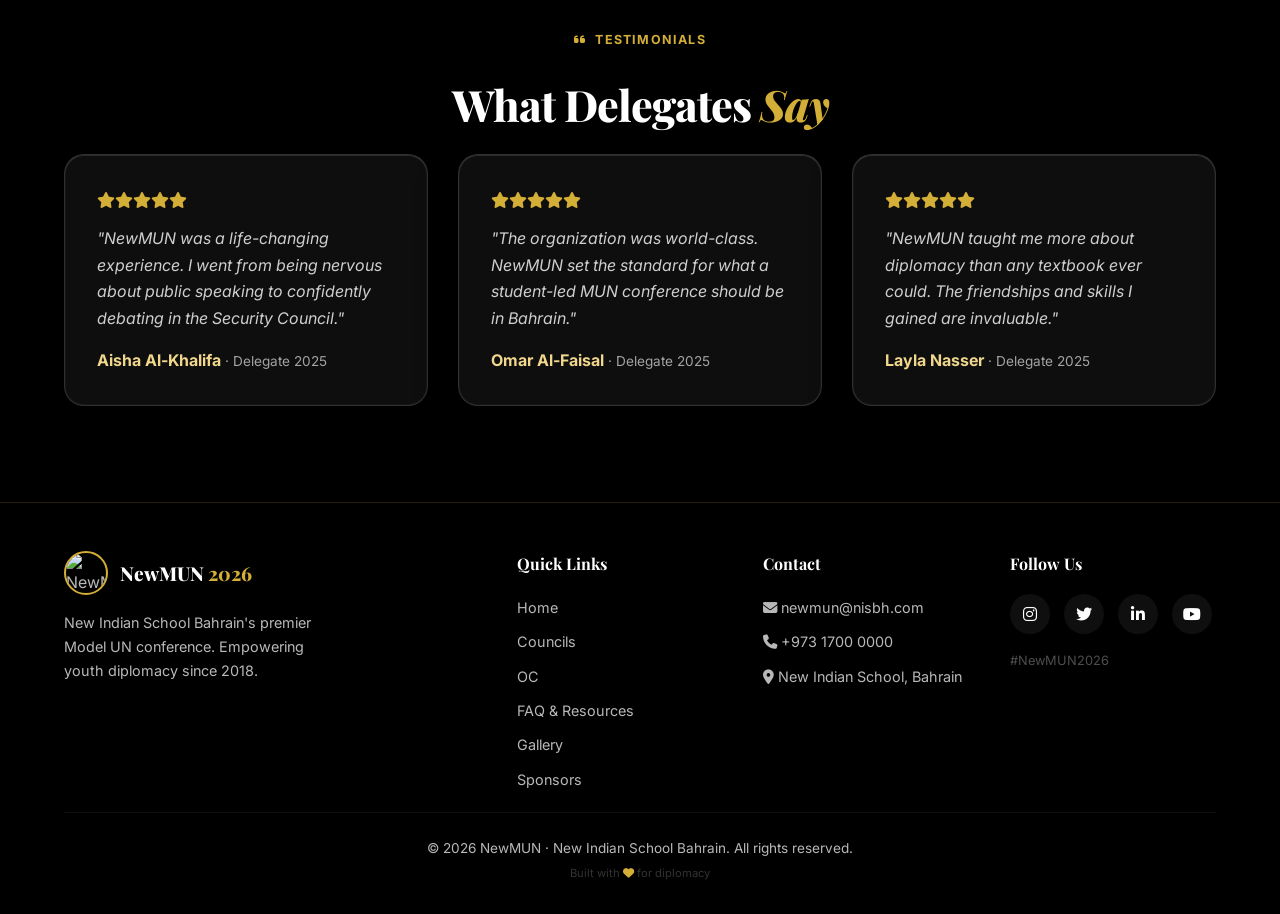
==== commit 48b522df: "Update council cards with logo placeholders and coming soon banners, replace timeline icons with ima" ====
--- a/index.html
+++ b/index.html
@@ -650,32 +650,51 @@
                 </button>
                 <button class="tl-node" data-icon="fa-medal" data-desc="400+ delegates, 20+ partner schools — our biggest conference yet, at the time.">
                     <span class="tl-dot"></span><span class="tl-node-year">2025</span>
+                    <!-- YEAR IMAGE: paste path here, e.g. Pics/timeline/2025.jpg -->
+                    <img src="" alt="2025 milestone" class="timeline-year-img">
                 </button>
                 <button class="tl-node" data-icon="fa-hands-helping" data-desc="Launched the Secretariat mentorship program and expanded media coverage.">
                     <span class="tl-dot"></span><span class="tl-node-year">2024</span>
+                    <!-- YEAR IMAGE: paste path here, e.g. Pics/timeline/2024.jpg -->
+                    <img src="" alt="2024 milestone" class="timeline-year-img">
                 </button>
                 <button class="tl-node" data-icon="fa-microphone" data-desc="Surpassed 300 delegates and welcomed international guest speakers to opening ceremony.">
                     <span class="tl-dot"></span><span class="tl-node-year">2023</span>
+                    <!-- YEAR IMAGE: paste path here, e.g. Pics/timeline/2023.jpg -->
+                    <img src="" alt="2023 milestone" class="timeline-year-img">
                 </button>
                 <button class="tl-node" data-icon="fa-child" data-desc="Introduced Junior Councils, opening NewMUN to younger delegates for the first time.">
                     <span class="tl-dot"></span><span class="tl-node-year">2022</span>
+                    <!-- YEAR IMAGE: paste path here, e.g. Pics/timeline/2022.jpg -->
+                    <img src="" alt="2022 milestone" class="timeline-year-img">
                 </button>
                 <button class="tl-node" data-icon="fa-theater-masks" data-desc="Returned in person with record engagement and our first ever Crisis Committee.">
                     <span class="tl-dot"></span><span class="tl-node-year">2021</span>
+                    <!-- YEAR IMAGE: paste path here, e.g. Pics/timeline/2021.jpg -->
+                    <img src="" alt="2021 milestone" class="timeline-year-img">
                 </button>
                 <button class="tl-node" data-icon="fa-laptop" data-desc="Adapted to a hybrid format, keeping diplomacy alive through virtual committee sessions.">
                     <span class="tl-dot"></span><span class="tl-node-year">2020</span>
+                    <!-- YEAR IMAGE: paste path here, e.g. Pics/timeline/2020.jpg -->
+                    <img src="" alt="2020 milestone" class="timeline-year-img">
                 </button>
                 <button class="tl-node" data-icon="fa-users" data-desc="Expanded to 5 councils, welcoming delegates from 8 schools across Bahrain.">
                     <span class="tl-dot"></span><span class="tl-node-year">2019</span>
+                    <!-- YEAR IMAGE: paste path here, e.g. Pics/timeline/2019.jpg -->
+                    <img src="" alt="2019 milestone" class="timeline-year-img">
                 </button>
                 <button class="tl-node" data-icon="fa-flag" data-desc="NewMUN founded — 50 delegates from 3 schools gathered for the very first conference.">
                     <span class="tl-dot"></span><span class="tl-node-year">2018</span>
+                    <!-- YEAR IMAGE: paste path here, e.g. Pics/timeline/2018.jpg -->
+                    <img src="" alt="2018 milestone" class="timeline-year-img">
                 </button>
             </div>
 
             <div class="tl-stage">
-                <div class="tl-stage-media" id="tlStageMedia"><i class="fas fa-star"></i></div>
+                <div class="tl-stage-media" id="tlStageMedia">
+                    <!-- YEAR IMAGE: paste path here, e.g. Pics/timeline/2026.jpg -->
+                    <img src="" alt="2026 milestone" class="timeline-year-img">
+                </div>
                 <div class="tl-stage-body">
                     <div class="tl-stage-year" id="tlStageYear">2026</div>
                     <p class="tl-stage-desc" id="tlStageDesc">NewMUN 2026 — Bridging Horizons, Shaping Futures. Our biggest year yet: 9 councils, 400+ delegates.</p>
@@ -694,7 +713,8 @@
         </div>
         <div class="message-box reveal">
             <div class="photo">
-                <i class="fas fa-user-graduate"></i>
+                <!-- PRINCIPAL PHOTO: paste path here, e.g. Pics/principal.jpg -->
+                <img src="" alt="Principal" class="principal-photo">
             </div>
             <div>
                 <blockquote>
--- a/style.css
+++ b/style.css
@@ -297,7 +297,7 @@
     width: 100%;
     z-index: 1000;
     padding: 14px 0;
-    background: rgba(10, 17, 40, 0.32);
+    background: rgba(0, 0, 0, 0.85);
     backdrop-filter: blur(20px) saturate(150%);
     -webkit-backdrop-filter: blur(20px) saturate(150%);
     border-bottom: 1px solid rgba(212,175,55,0.14);
@@ -305,7 +305,7 @@
 }
 .navbar.scrolled {
     padding: 8px 0;
-    background: rgba(10, 17, 40, 0.68);
+    background: rgba(0, 0, 0, 0.95);
     backdrop-filter: blur(26px) saturate(160%);
     -webkit-backdrop-filter: blur(26px) saturate(160%);
     border-bottom: 1px solid rgba(212,175,55,0.22);
@@ -411,7 +411,7 @@
 
 
 .site-footer {
-    background: linear-gradient(160deg, rgba(10,17,40,0.82), rgba(58,23,104,0.55));
+    background: rgba(0, 0, 0, 0.85);
     backdrop-filter: blur(22px) saturate(150%);
     -webkit-backdrop-filter: blur(22px) saturate(150%);
     color: rgba(255,255,255,0.72);
@@ -1033,3 +1033,26 @@
 @media (max-width: 480px) {
     #backToTop { bottom: 16px; right: 16px; width: 42px; height: 42px; }
 }
+
+/* Timeline year images */
+.timeline-year-img {
+    width: 100%;
+    max-width: 320px;
+    height: 200px;
+    object-fit: cover;
+    border-radius: 12px;
+    border: 2px solid rgba(212,175,55,0.3);
+    margin: 12px auto;
+    display: block;
+}
+
+/* Principal photo */
+.principal-photo {
+    width: 240px;
+    height: 240px;
+    object-fit: cover;
+    border-radius: 50%;
+    border: 3px solid var(--gold);
+    margin: 0 auto 24px;
+    display: block;
+}
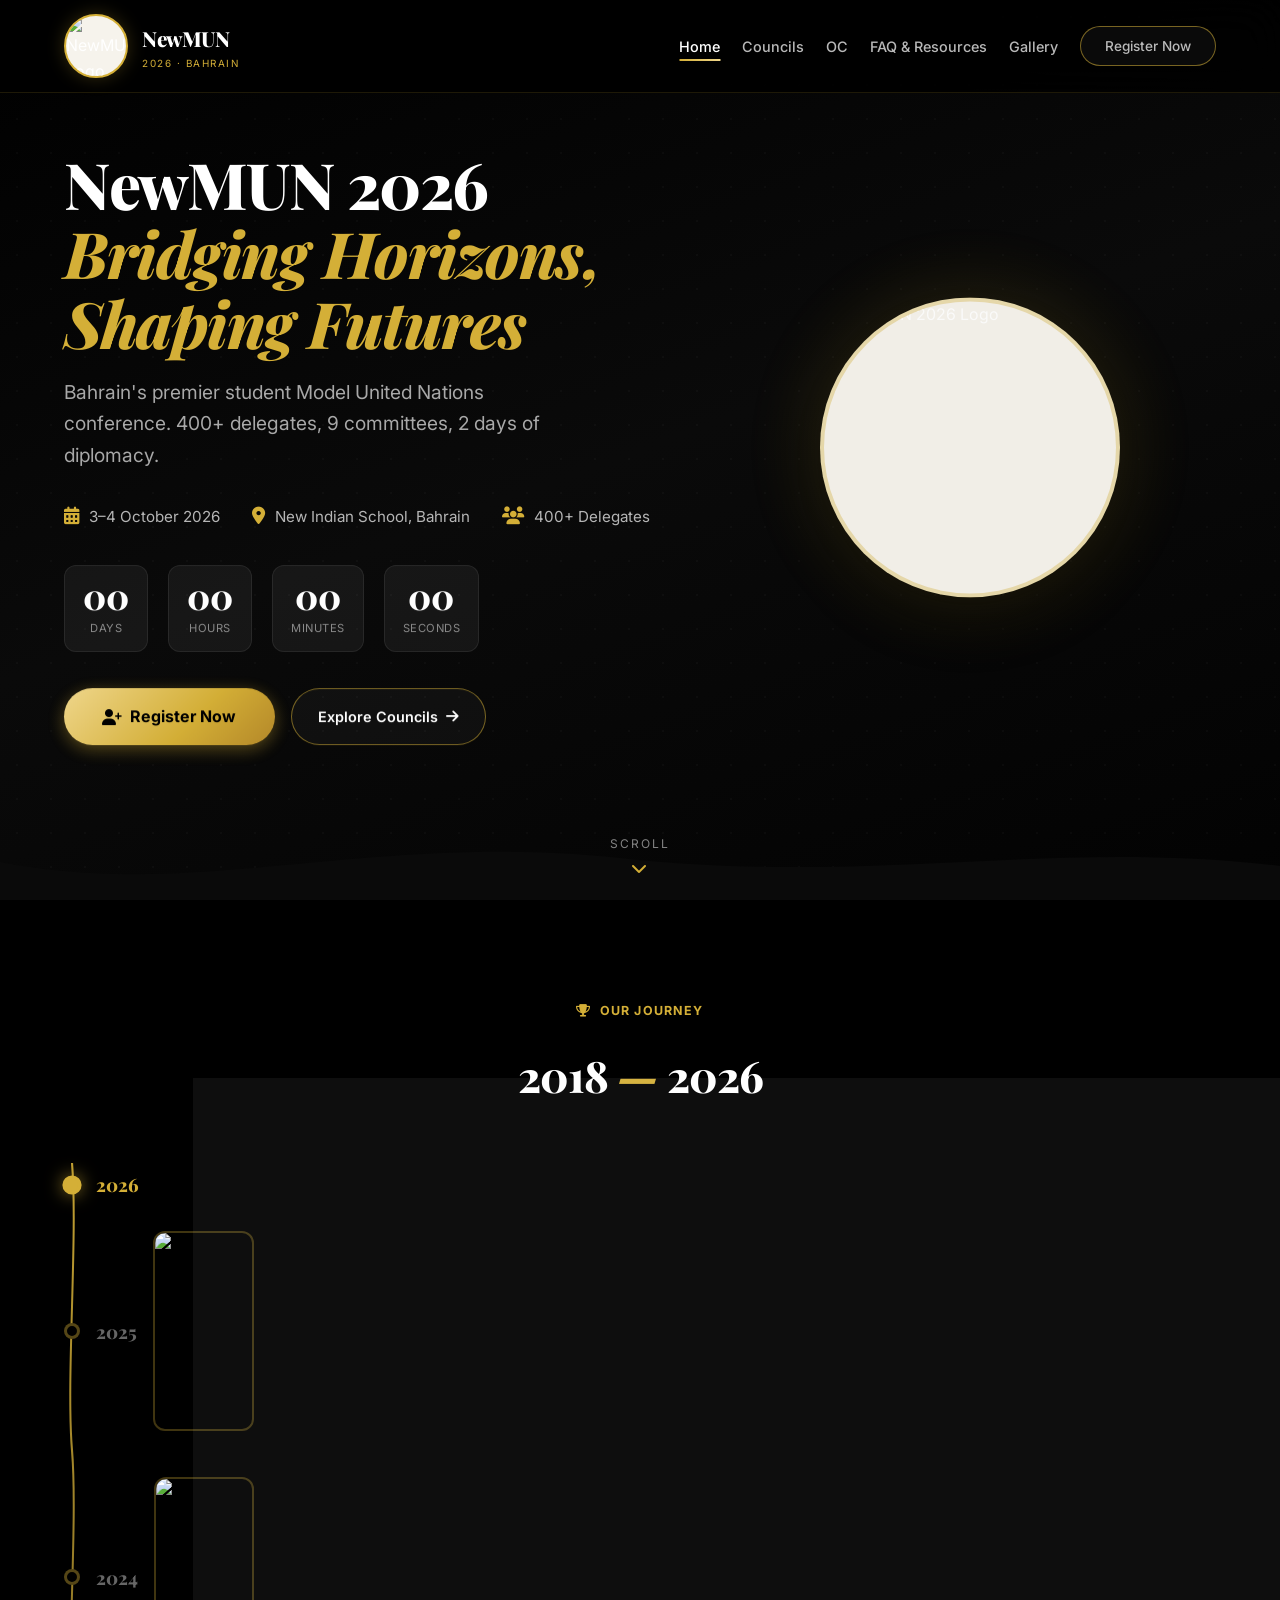
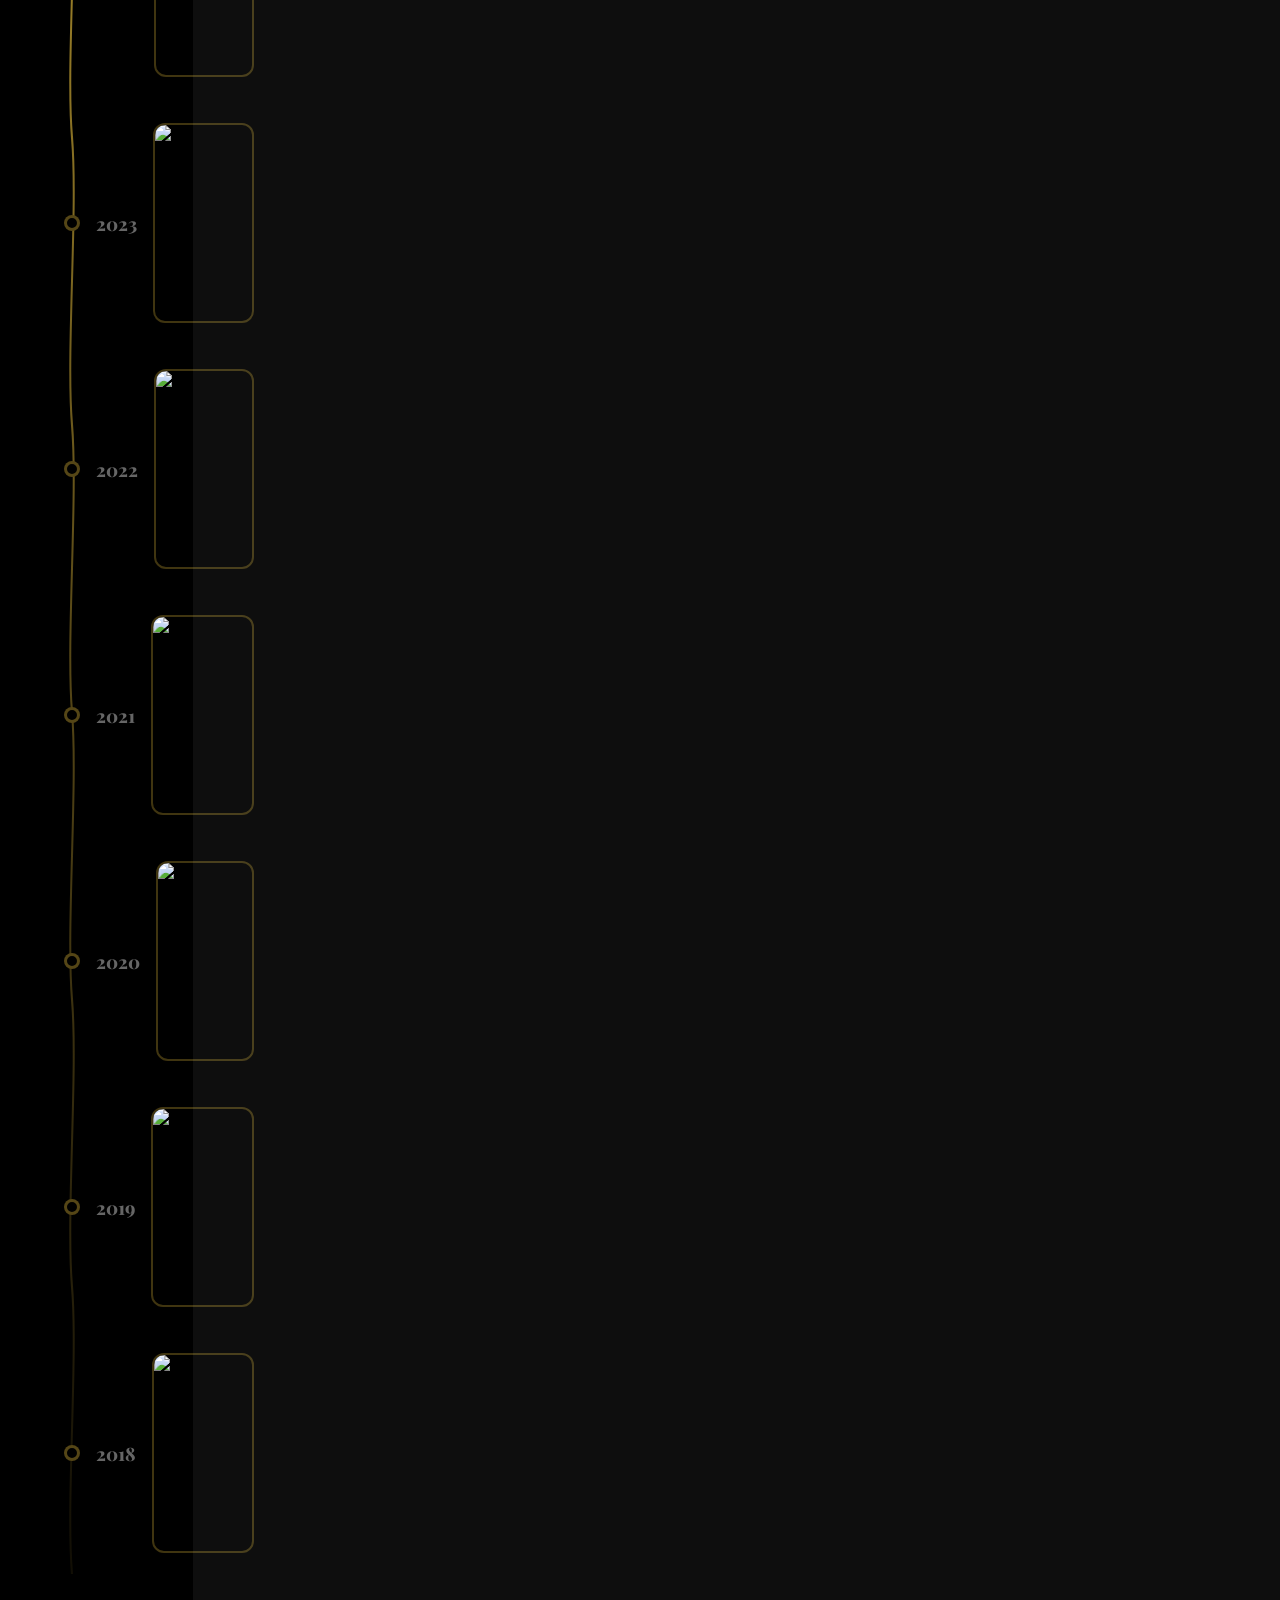
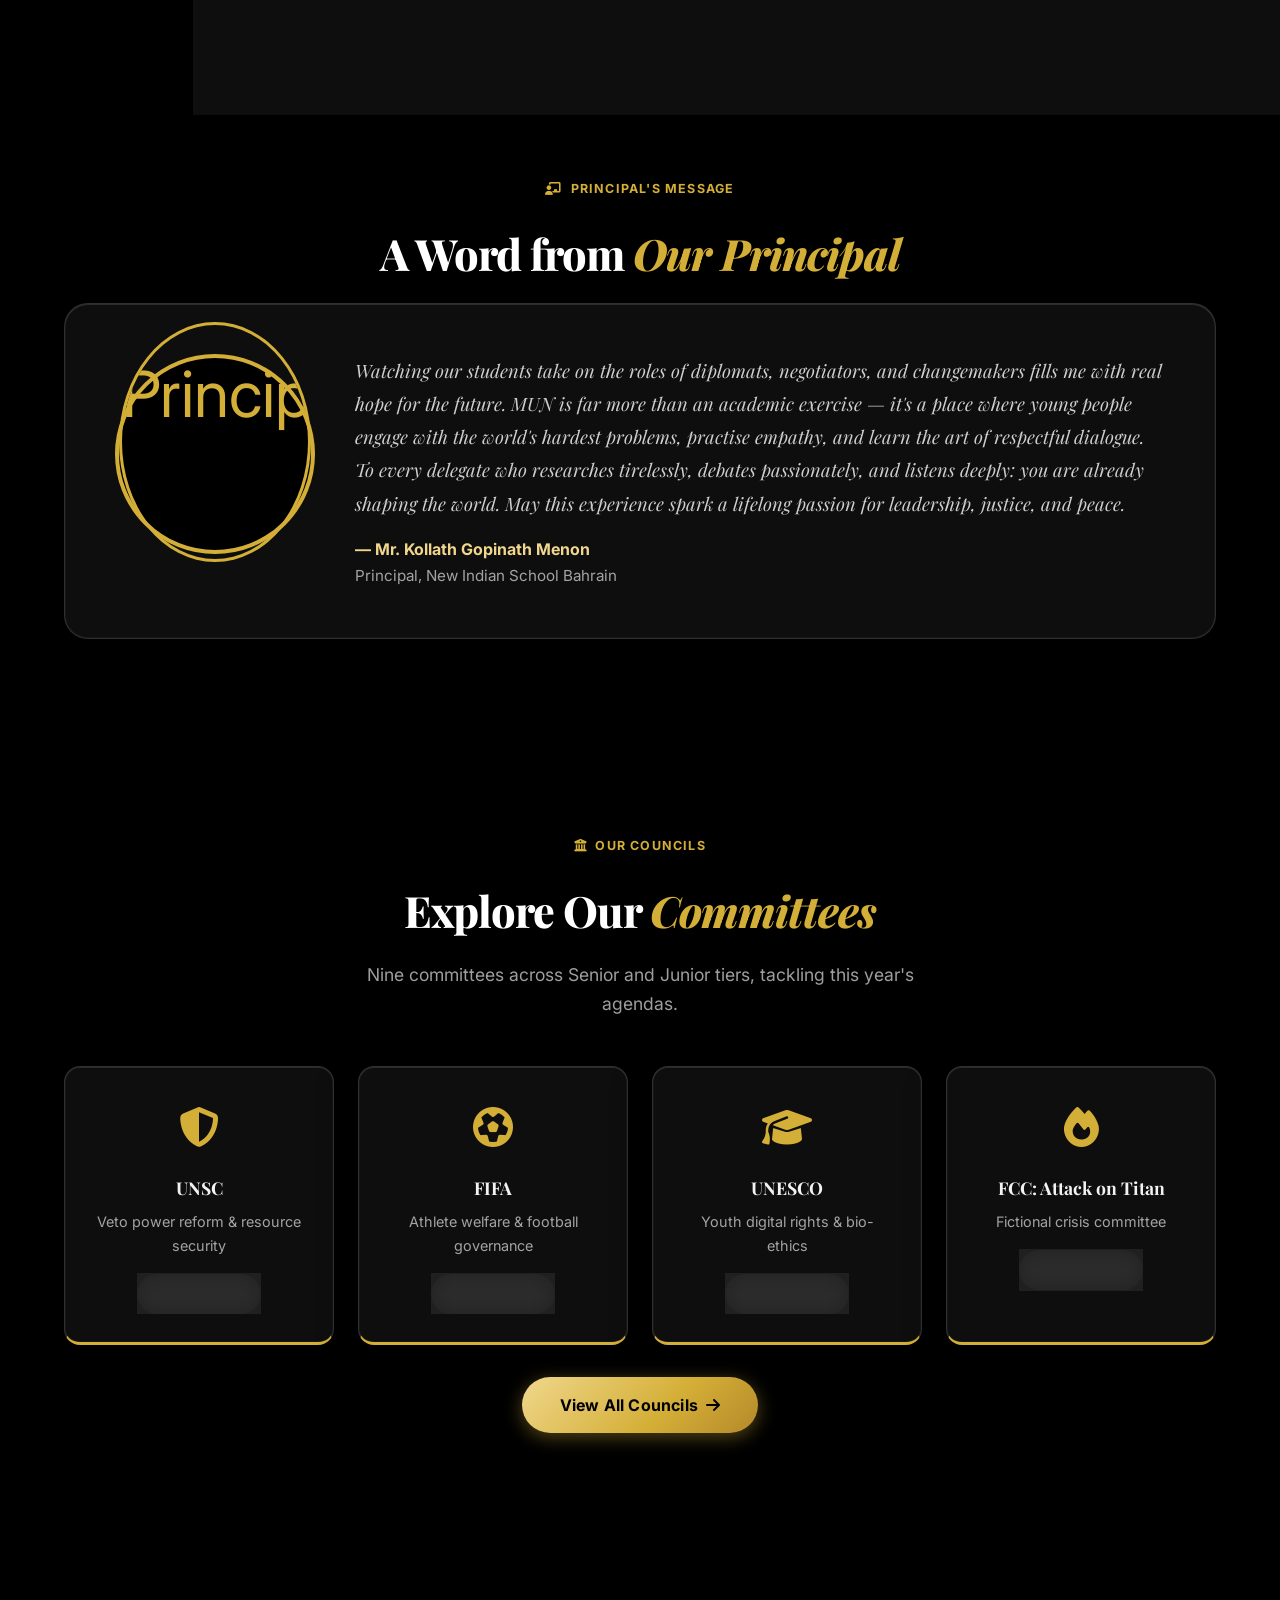
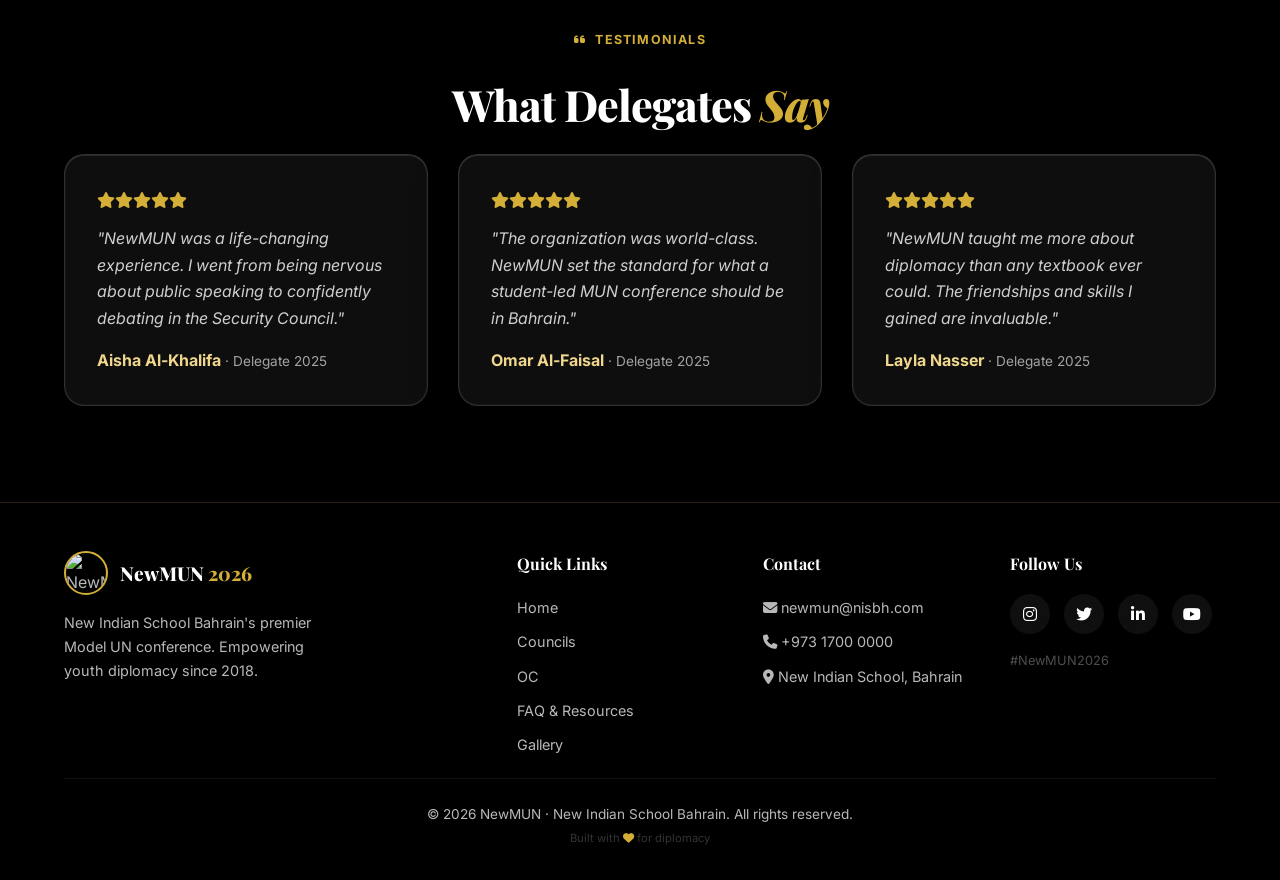
==== commit 51e8afbc: "Commit Title: Implement Council Card Updates, Registration Page Changes, and Remove Sponsors/Theme L" ====
--- a/index.html
+++ b/index.html
@@ -557,7 +557,7 @@
             <li><a href="oc.html">OC</a></li>
             <li><a href="faq-resources.html">FAQ & Resources</a></li>
             <li><a href="gallery.html">Gallery</a></li>
-            <li><a href="sponsors.html">Sponsors</a></li>
+            
             <li><a href="register.html" class="btn-outline btn-glow">Register Now</a></li>
         </ul>
         <button class="hamburger" id="hamburger" aria-label="Toggle menu">
@@ -827,7 +827,7 @@
                     <li style="margin-bottom:8px;"><a href="oc.html" style="font-size:0.9rem;transition:0.2s;" onmouseover="this.style.color='var(--gold)'" onmouseout="this.style.color=''">OC</a></li>
                     <li style="margin-bottom:8px;"><a href="faq-resources.html" style="font-size:0.9rem;transition:0.2s;" onmouseover="this.style.color='var(--gold)'" onmouseout="this.style.color=''">FAQ & Resources</a></li>
                     <li style="margin-bottom:8px;"><a href="gallery.html" style="font-size:0.9rem;transition:0.2s;" onmouseover="this.style.color='var(--gold)'" onmouseout="this.style.color=''">Gallery</a></li>
-                    <li style="margin-bottom:8px;"><a href="sponsors.html" style="font-size:0.9rem;transition:0.2s;" onmouseover="this.style.color='var(--gold)'" onmouseout="this.style.color=''">Sponsors</a></li>
+                    
                 </ul>
             </div>
             <div>
--- a/style.css
+++ b/style.css
@@ -593,6 +593,28 @@
 @keyframes panelIn {
     from { opacity: 0; transform: translateY(18px); }
     to { opacity: 1; transform: translateY(0); }
+}
+
+.coming-soon-banner {
+    display: inline-block;
+    padding: 8px 18px;
+    margin: 12px 0;
+    background: linear-gradient(135deg, rgba(212,175,55,0.15), rgba(212,175,55,0.05));
+    border: 1px dashed rgba(212,175,55,0.5);
+    border-radius: 6px;
+    color: var(--gold);
+    font-size: 0.85rem;
+    font-weight: 600;
+    letter-spacing: 0.5px;
+    text-transform: uppercase;
+}
+
+.council-logo {
+    width: 64px;
+    height: 64px;
+    object-fit: contain;
+    margin: 0 auto 16px;
+    display: block;
 }
 
 
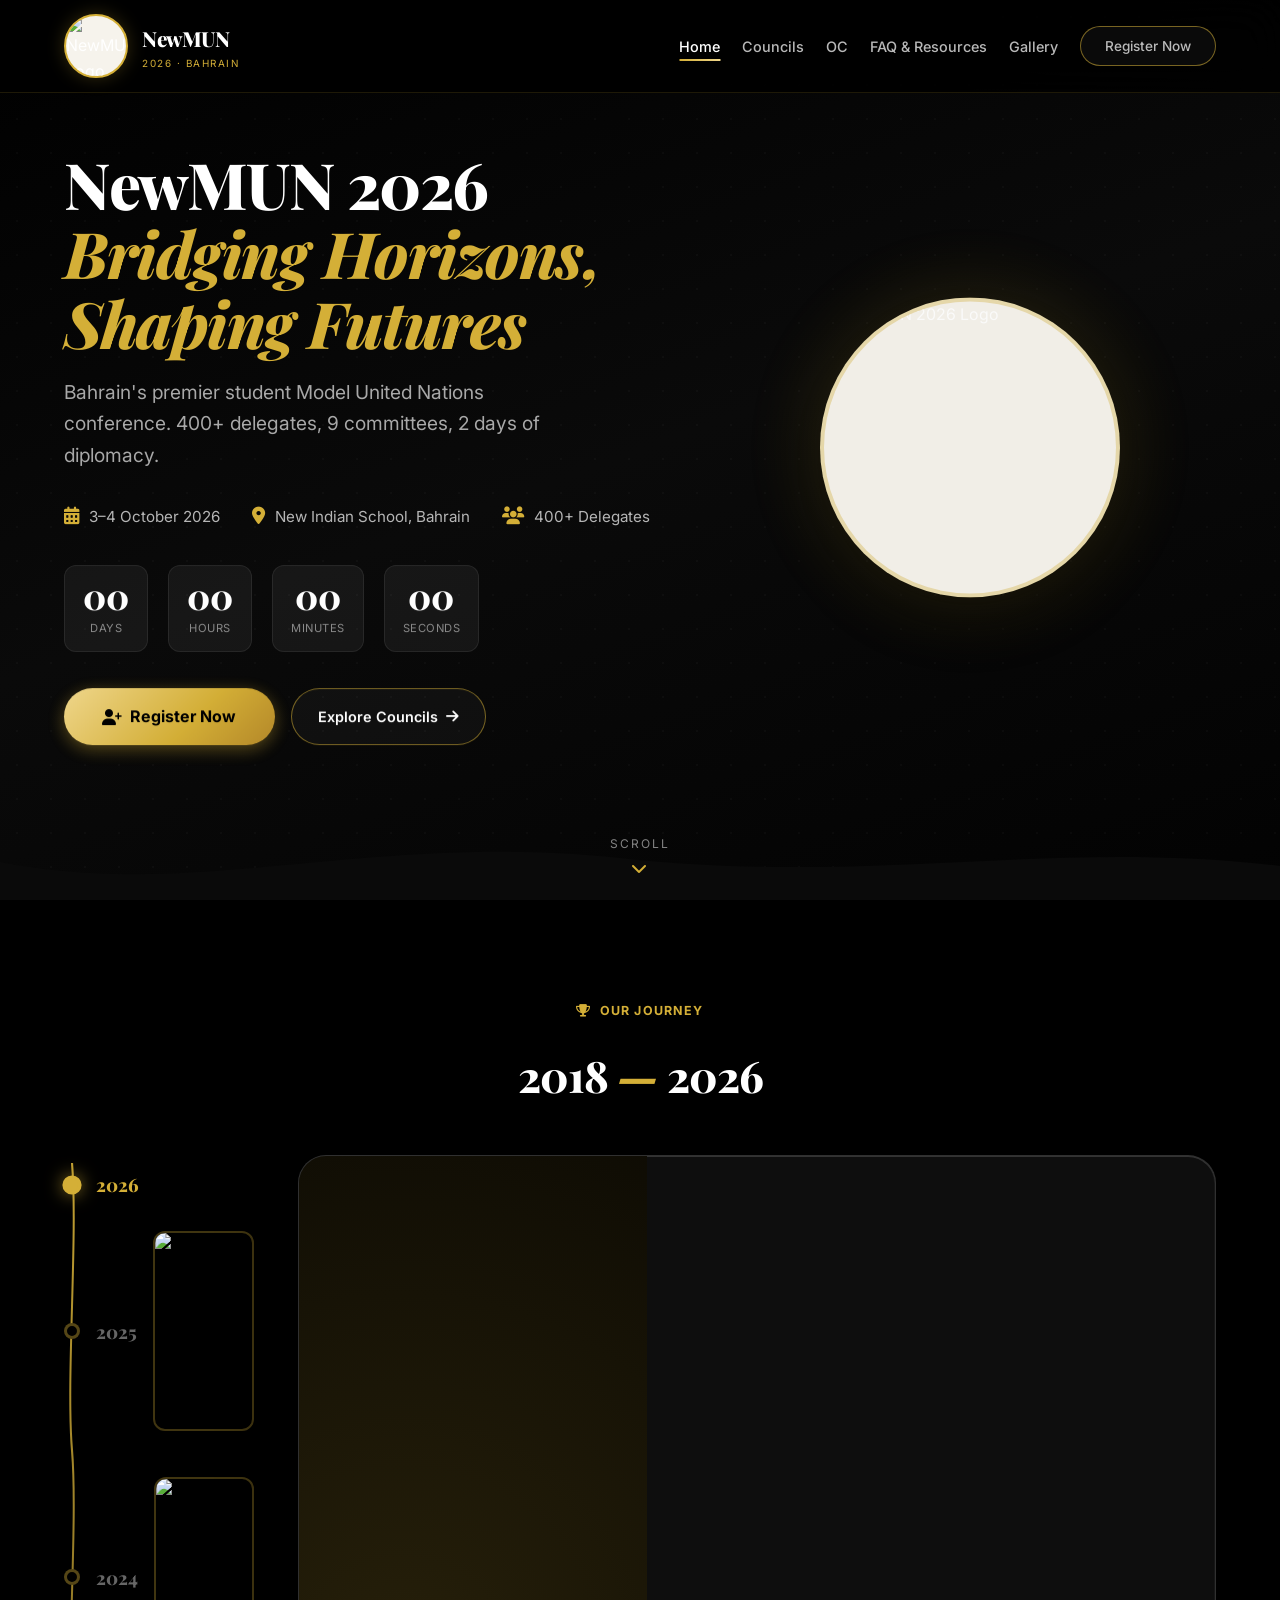
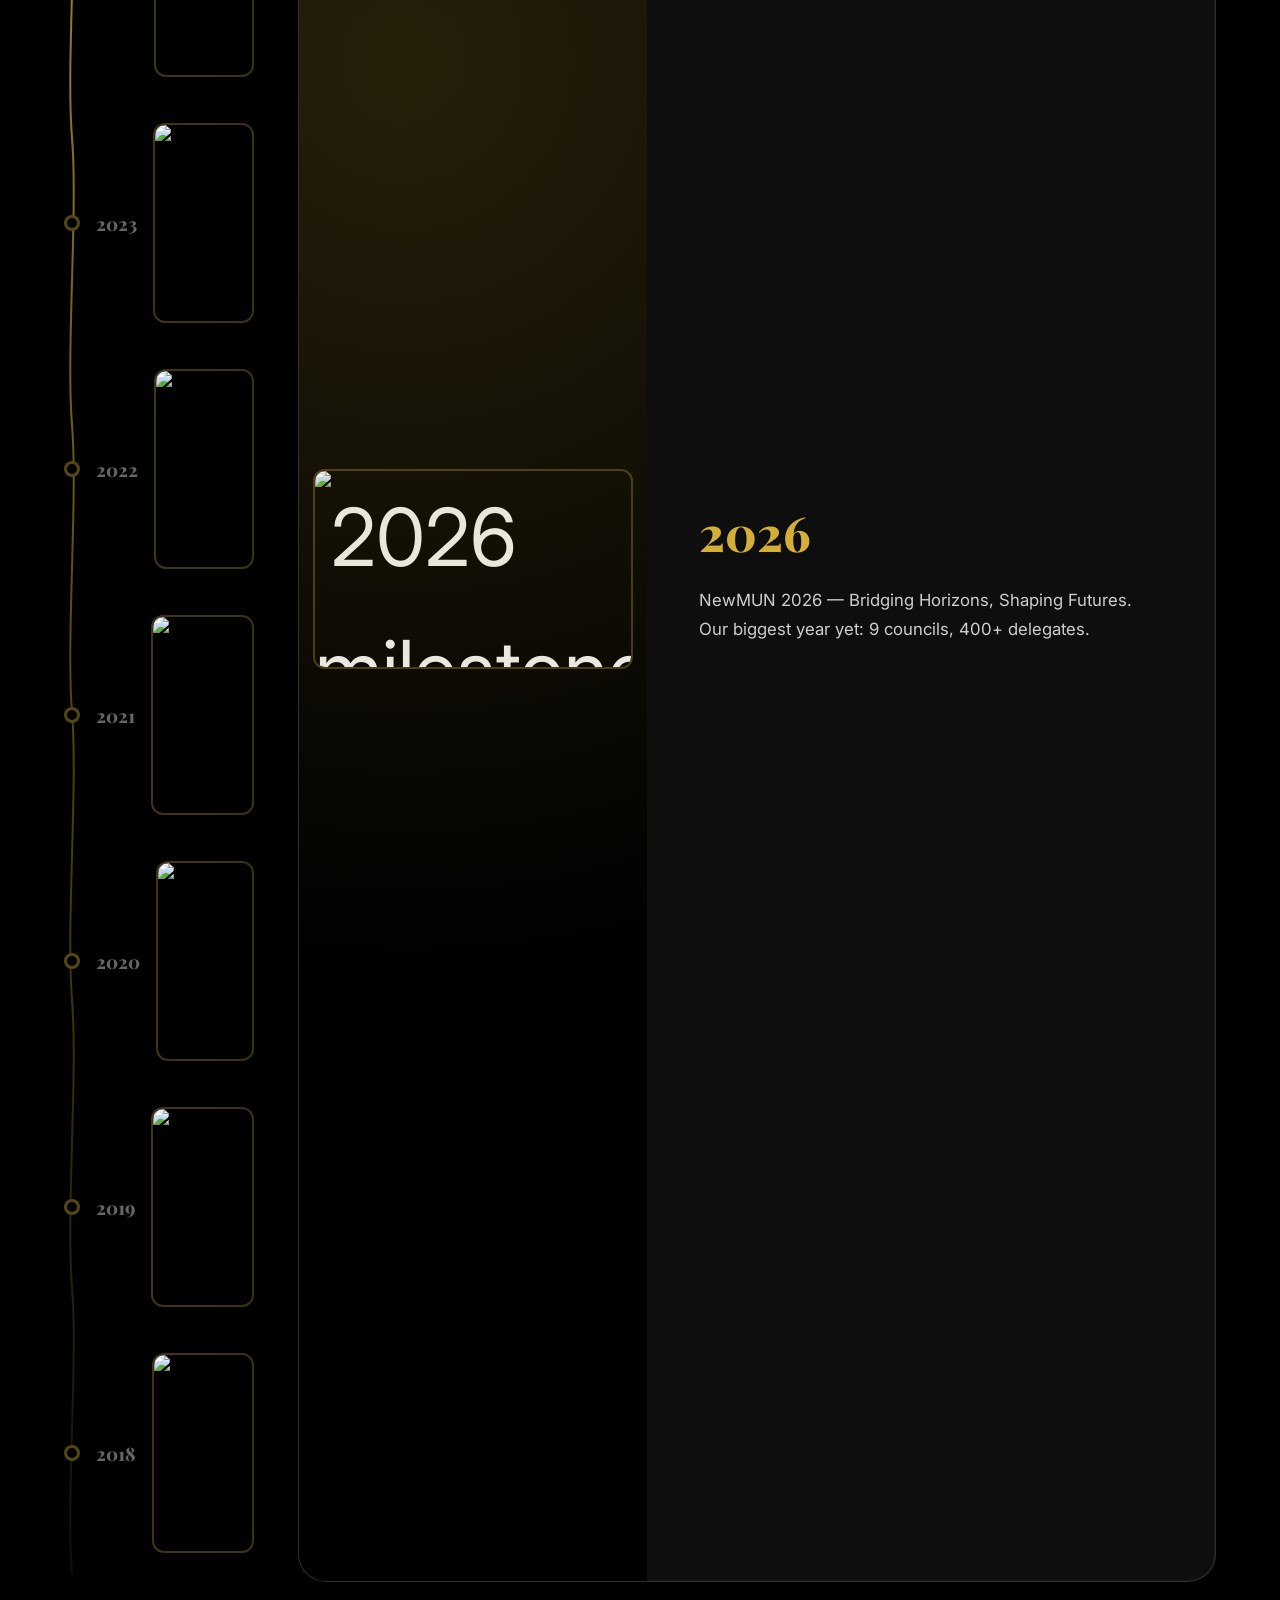
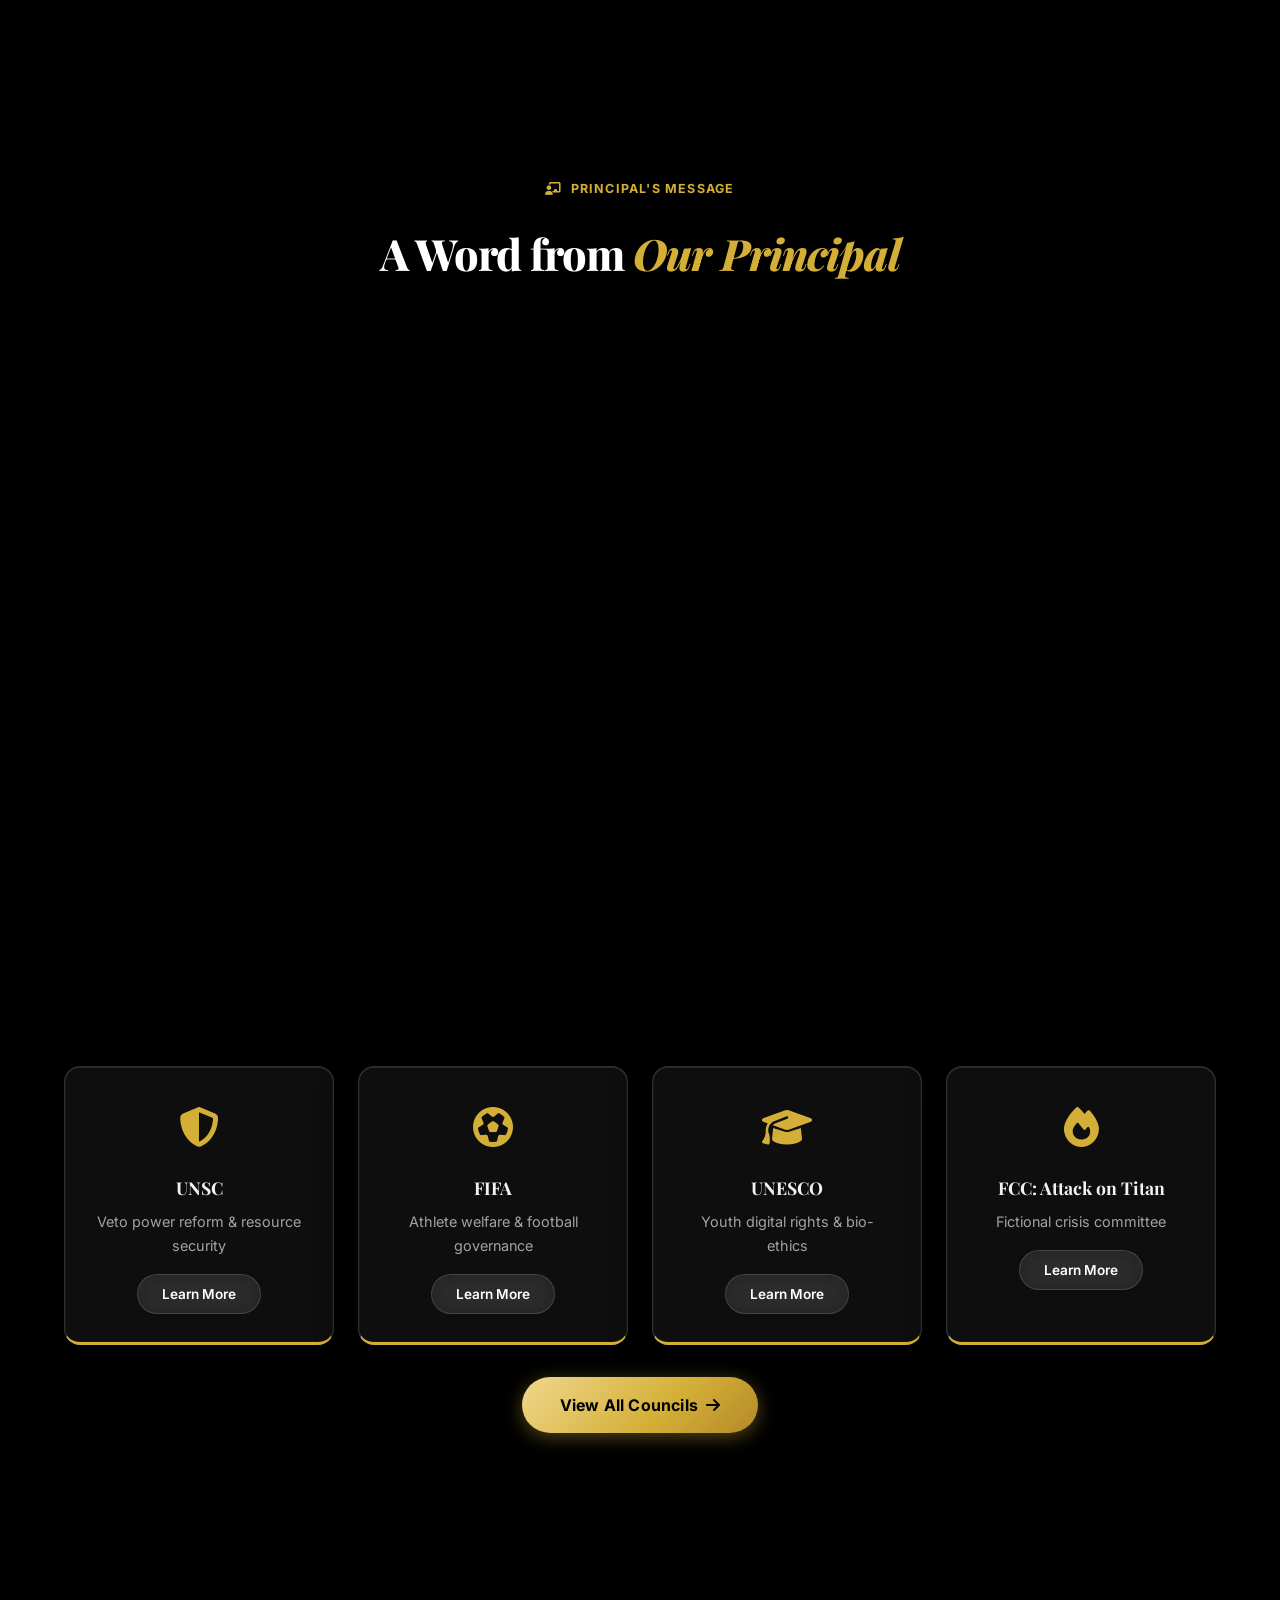
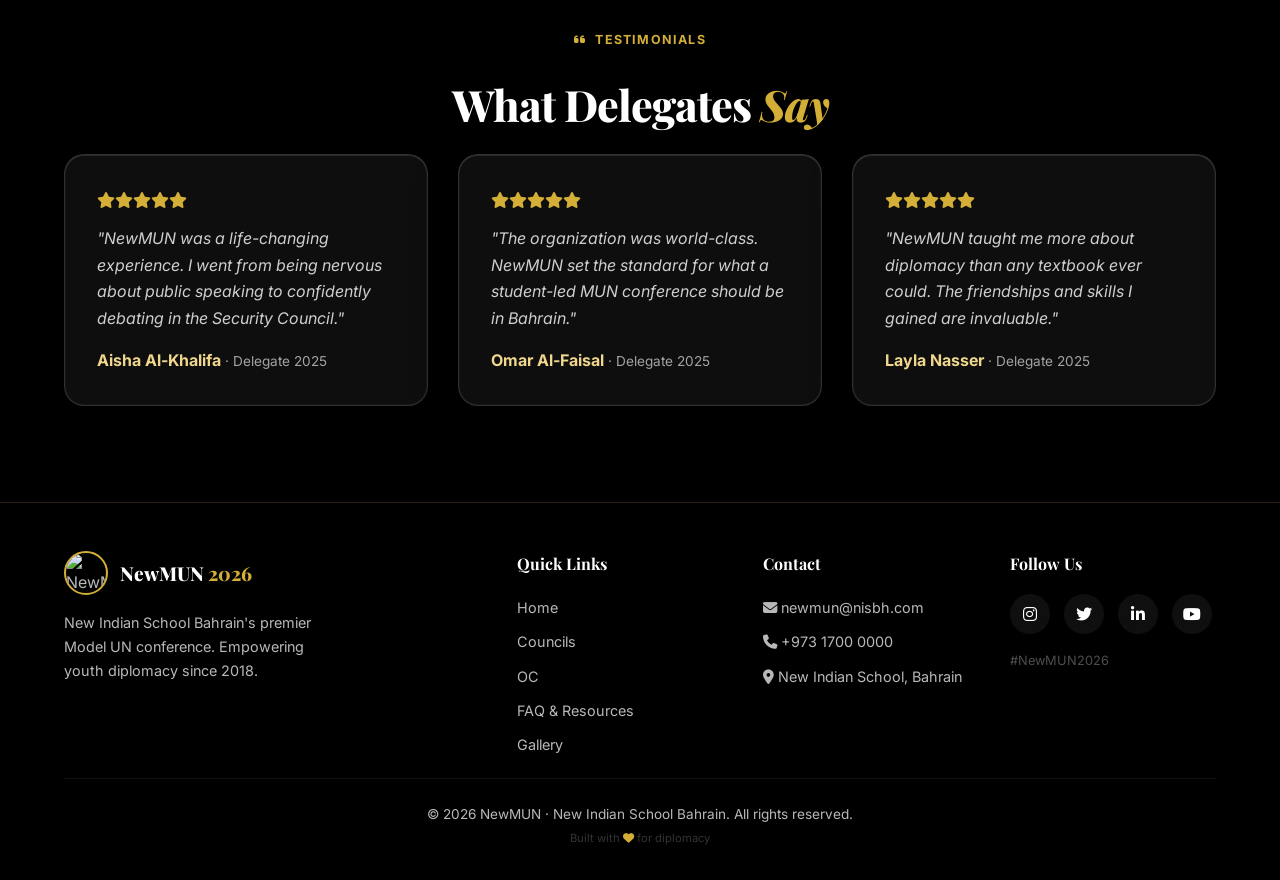
==== commit b906342d: "principal.png assigned index.html" ====
--- a/index.html
+++ b/index.html
@@ -713,9 +713,9 @@
         </div>
         <div class="message-box reveal">
             <div class="photo">
-                <!-- PRINCIPAL PHOTO: paste path here, e.g. Pics/principal.jpg -->
-                <img src="" alt="Principal" class="principal-photo">
-            </div>
+    <!-- PRINCIPAL PHOTO -->
+    <img src="principal.png" alt="Principal" class="principal-photo">
+</div>
             <div>
                 <blockquote>
                     Watching our students take on the roles of diplomats, negotiators, and changemakers
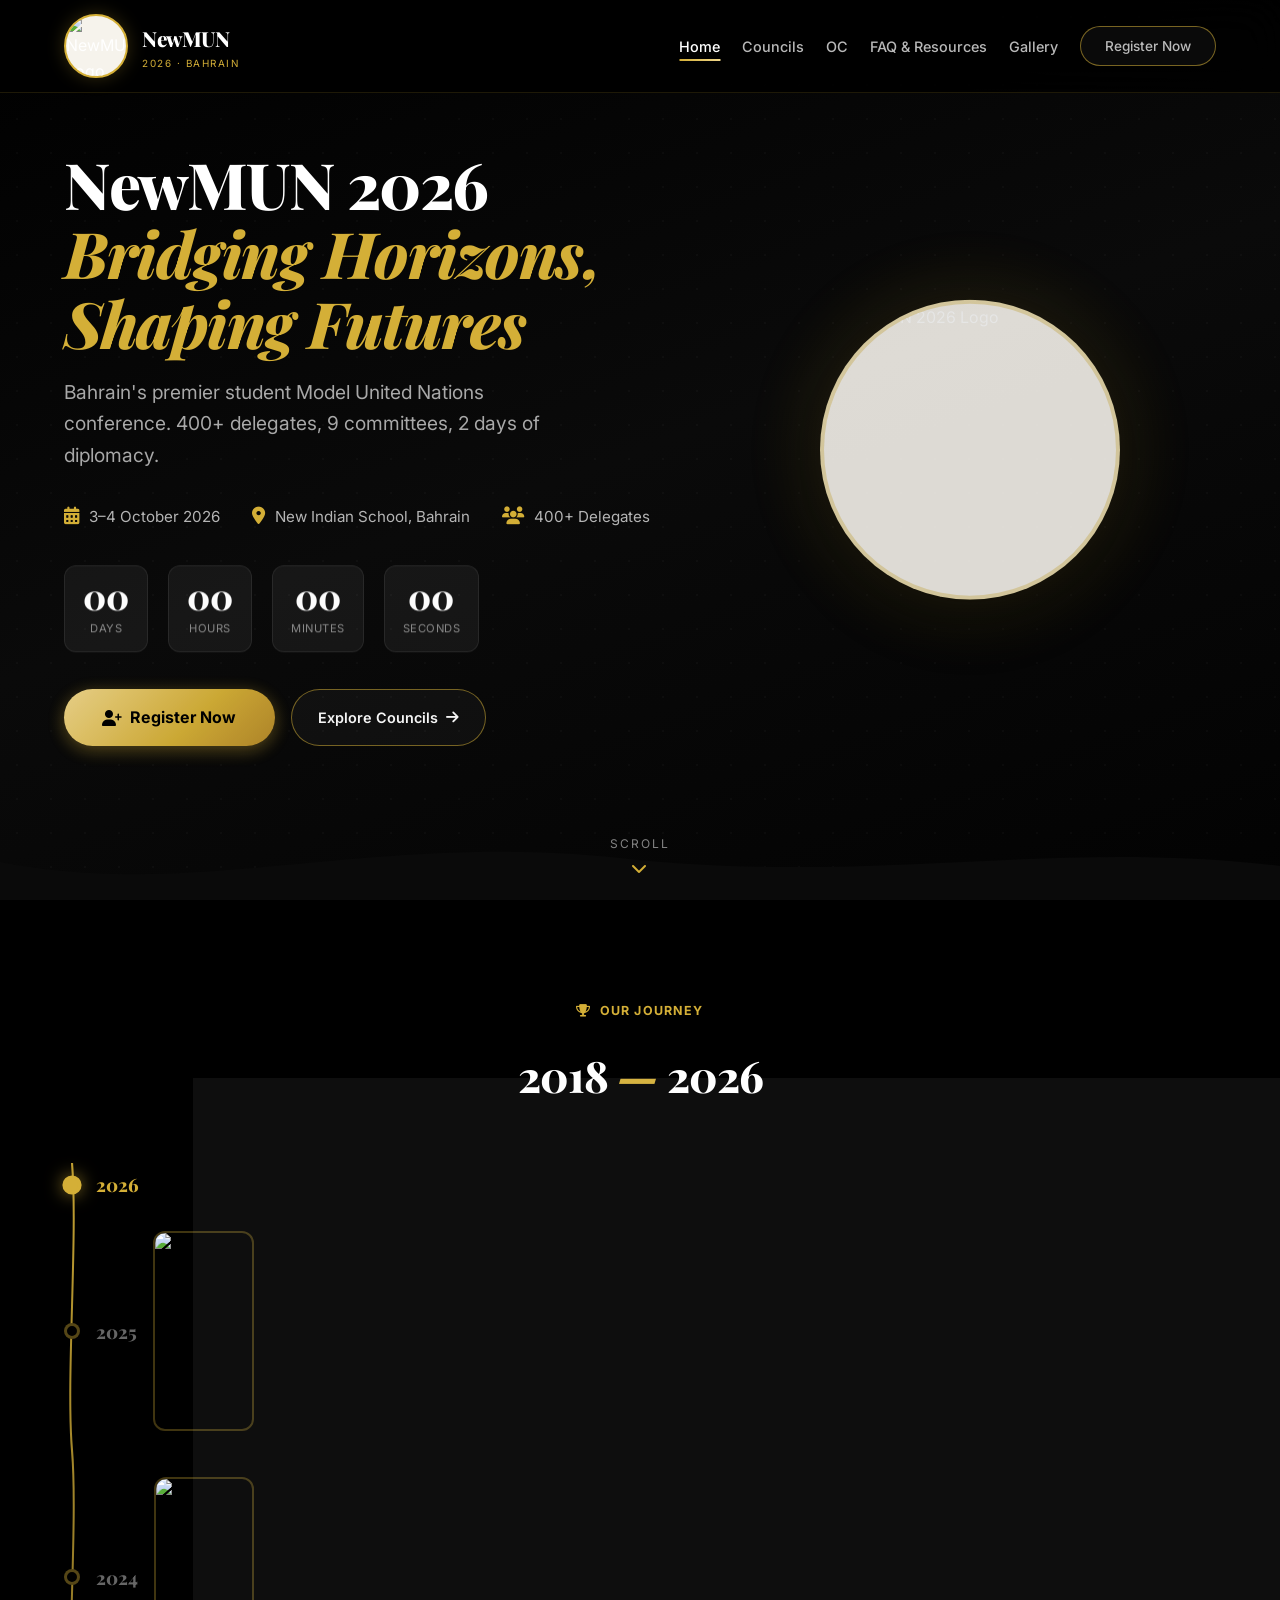
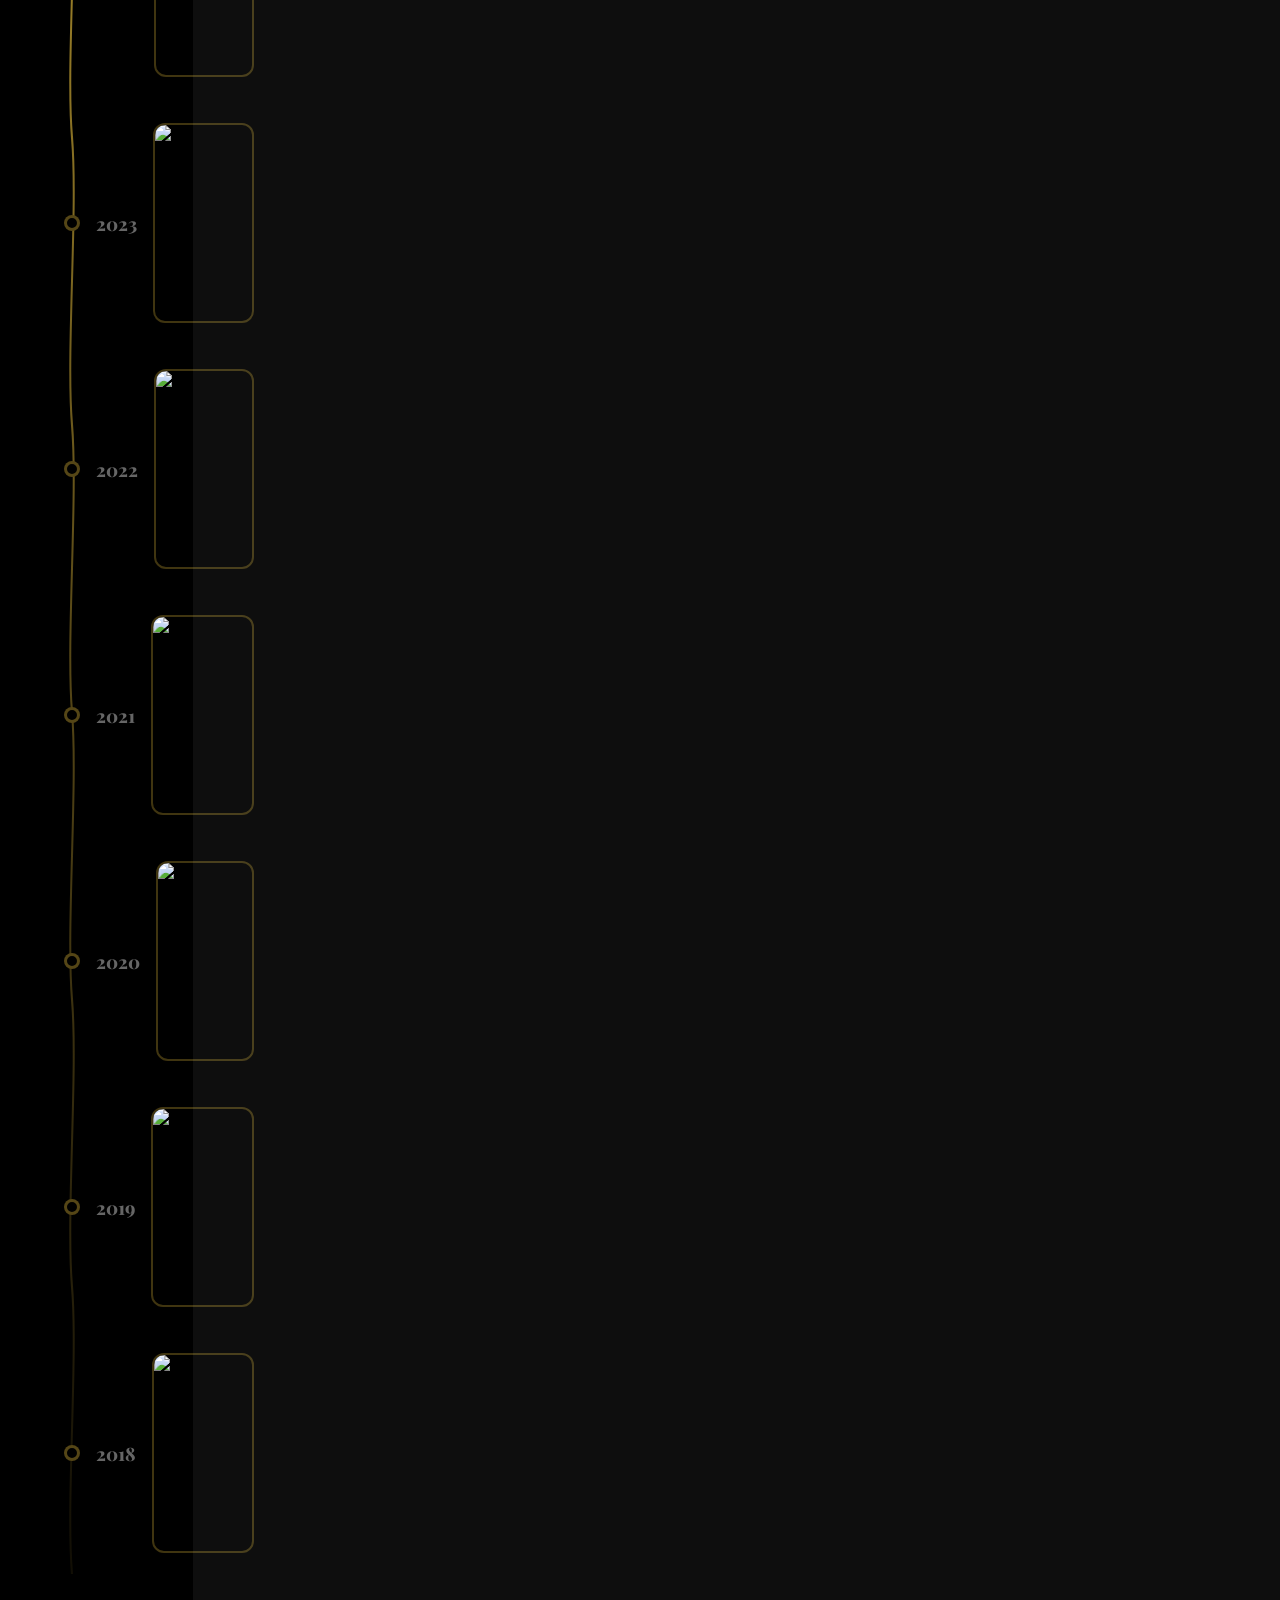
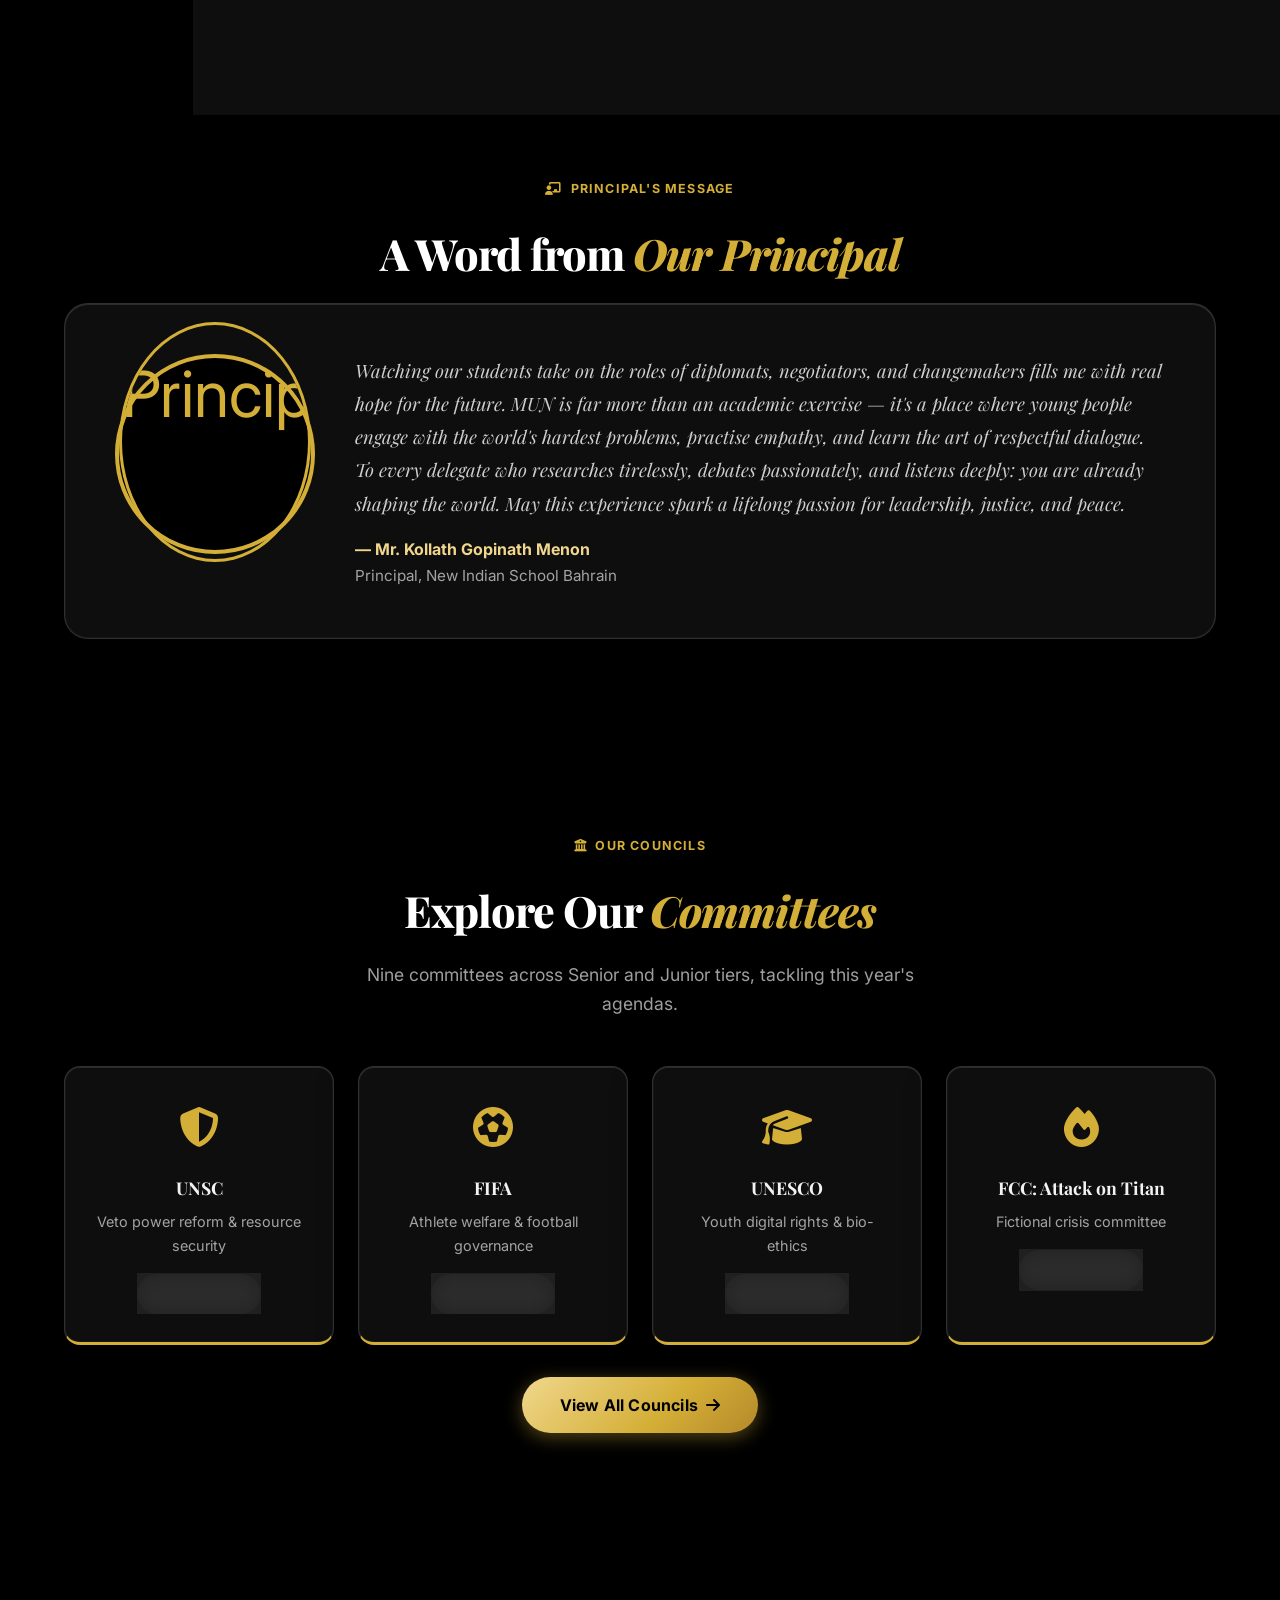
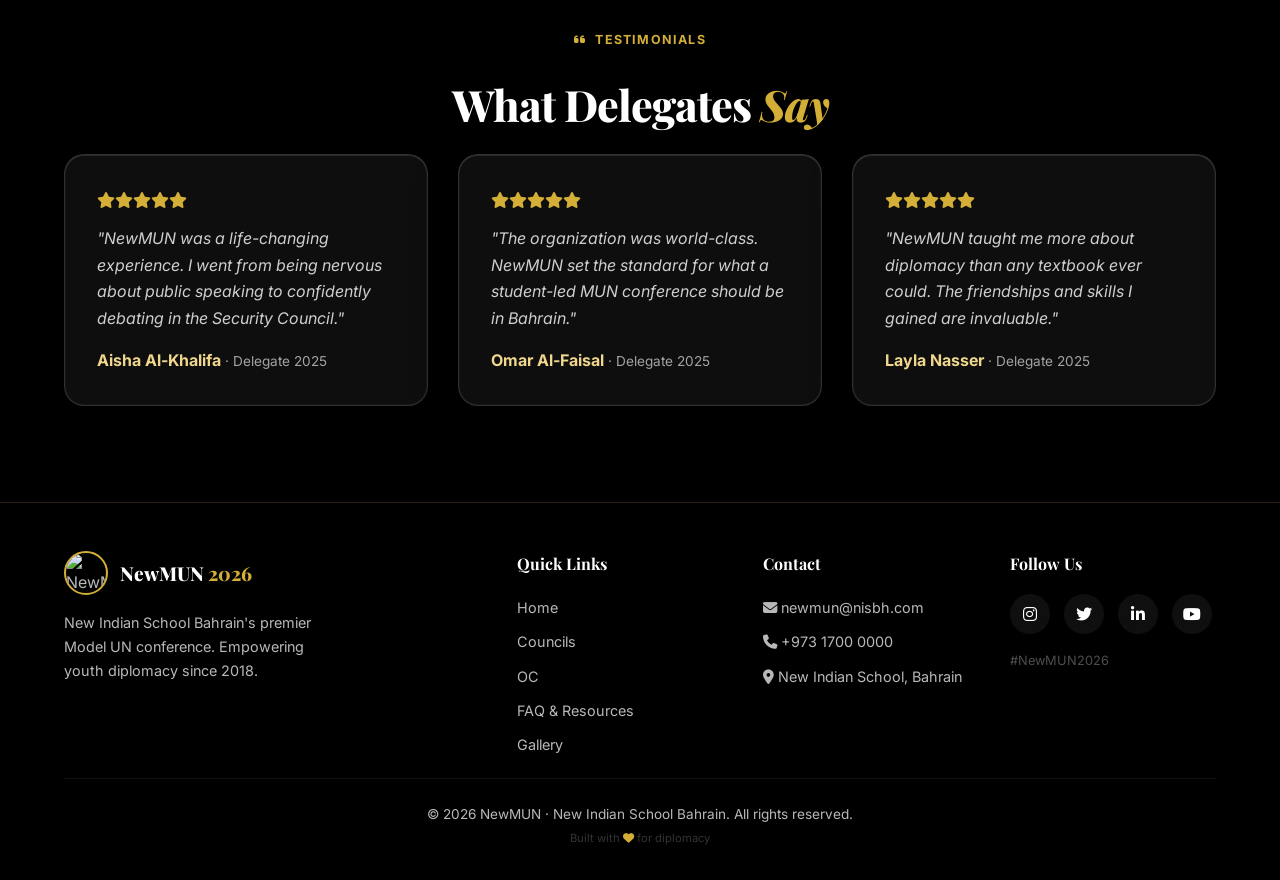
==== commit faa698c1: "### Remove Theme Lab and Update Site Content **Key features implemented:** - Removed theme lab eleme" ====
--- a/index.html
+++ b/index.html
@@ -713,9 +713,9 @@
         </div>
         <div class="message-box reveal">
             <div class="photo">
-    <!-- PRINCIPAL PHOTO -->
-    <img src="principal.png" alt="Principal" class="principal-photo">
-</div>
+                <!-- PRINCIPAL PHOTO: paste path here, e.g. Pics/principal.jpg -->
+                <img src="" alt="Principal" class="principal-photo">
+            </div>
             <div>
                 <blockquote>
                     Watching our students take on the roles of diplomats, negotiators, and changemakers
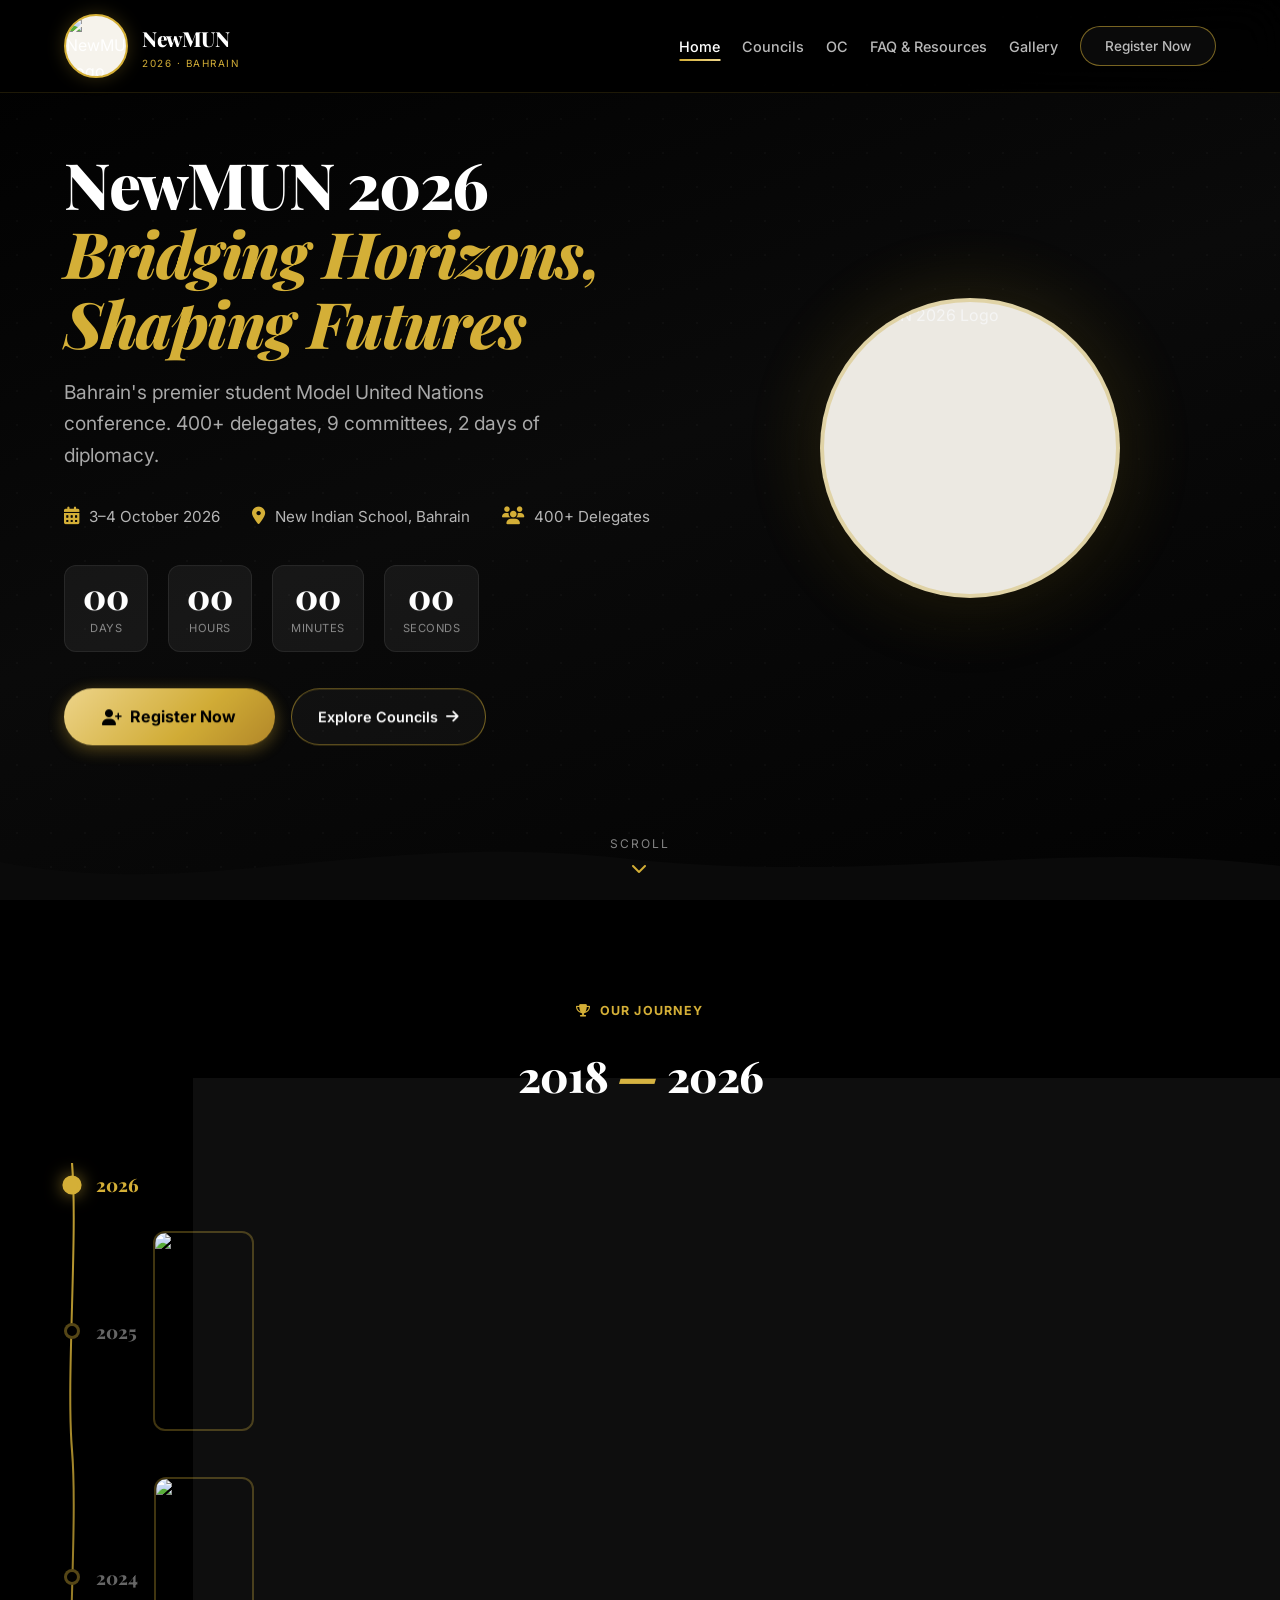
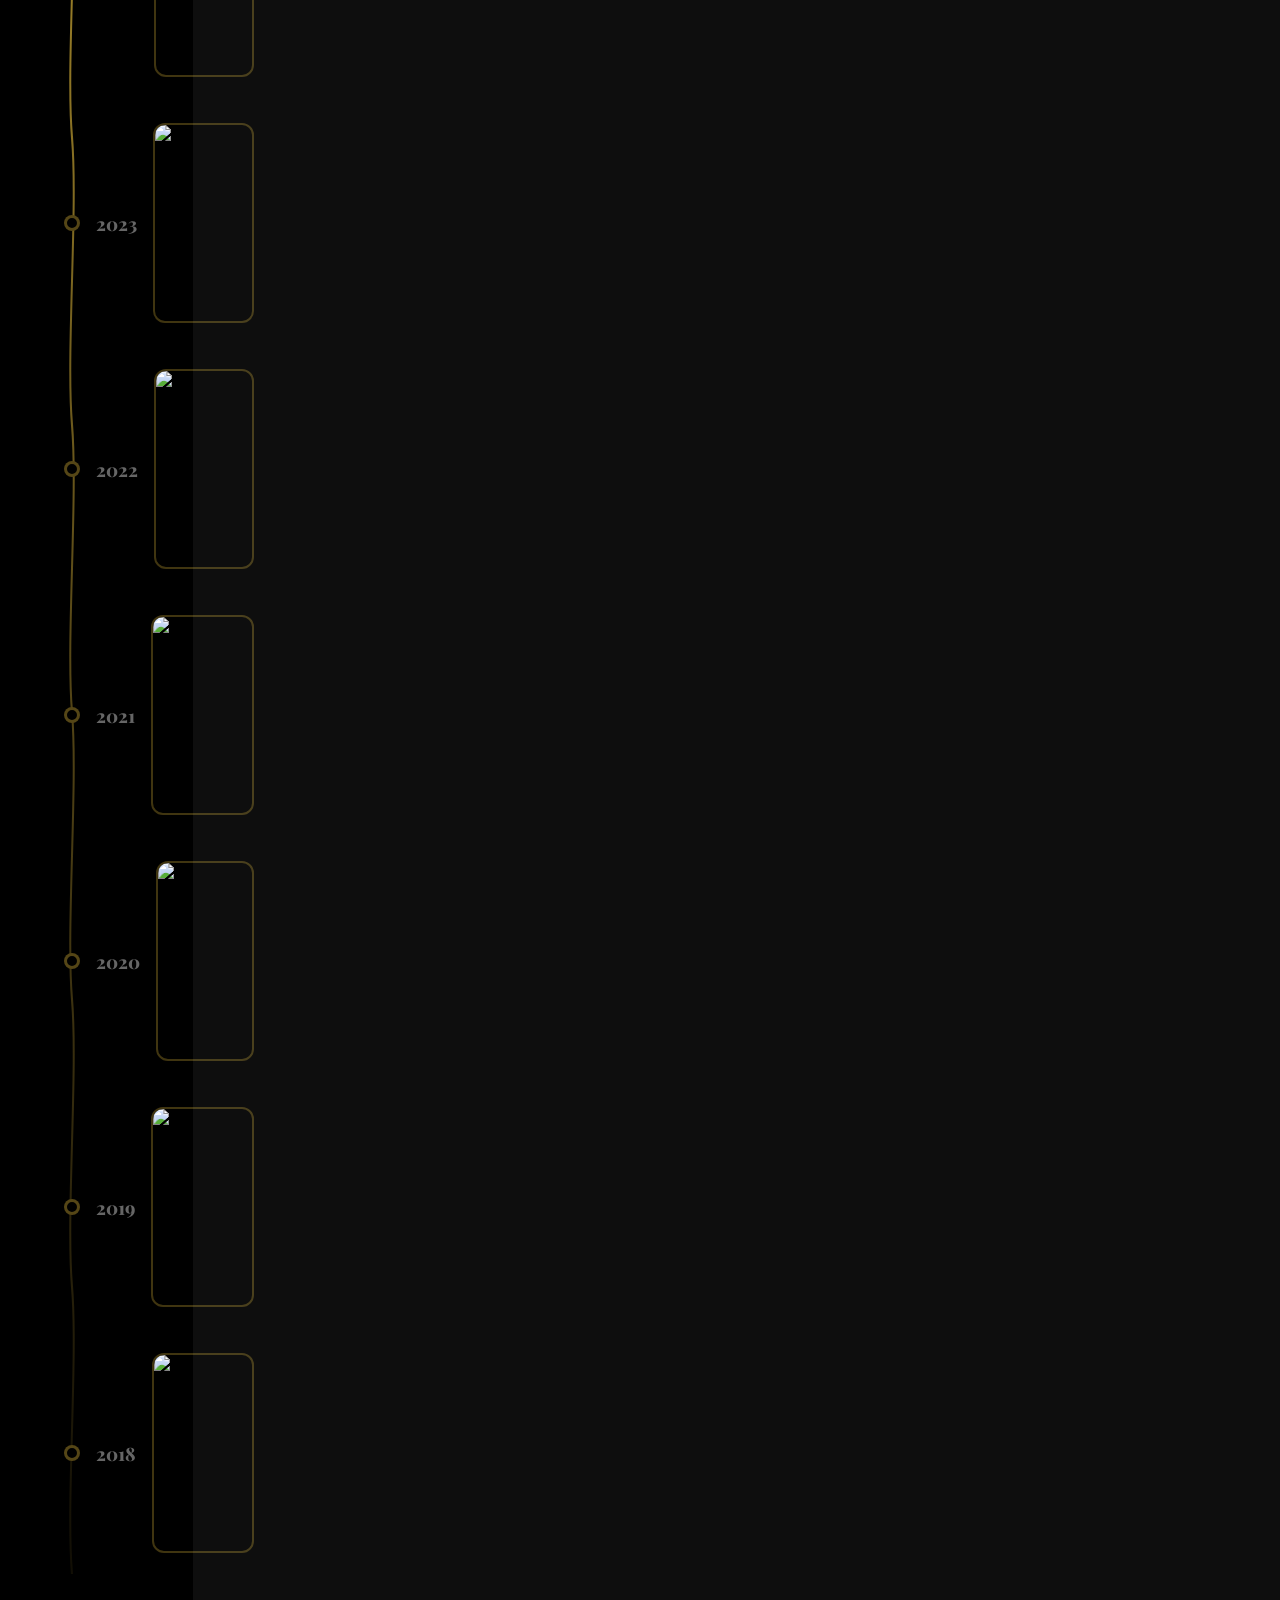
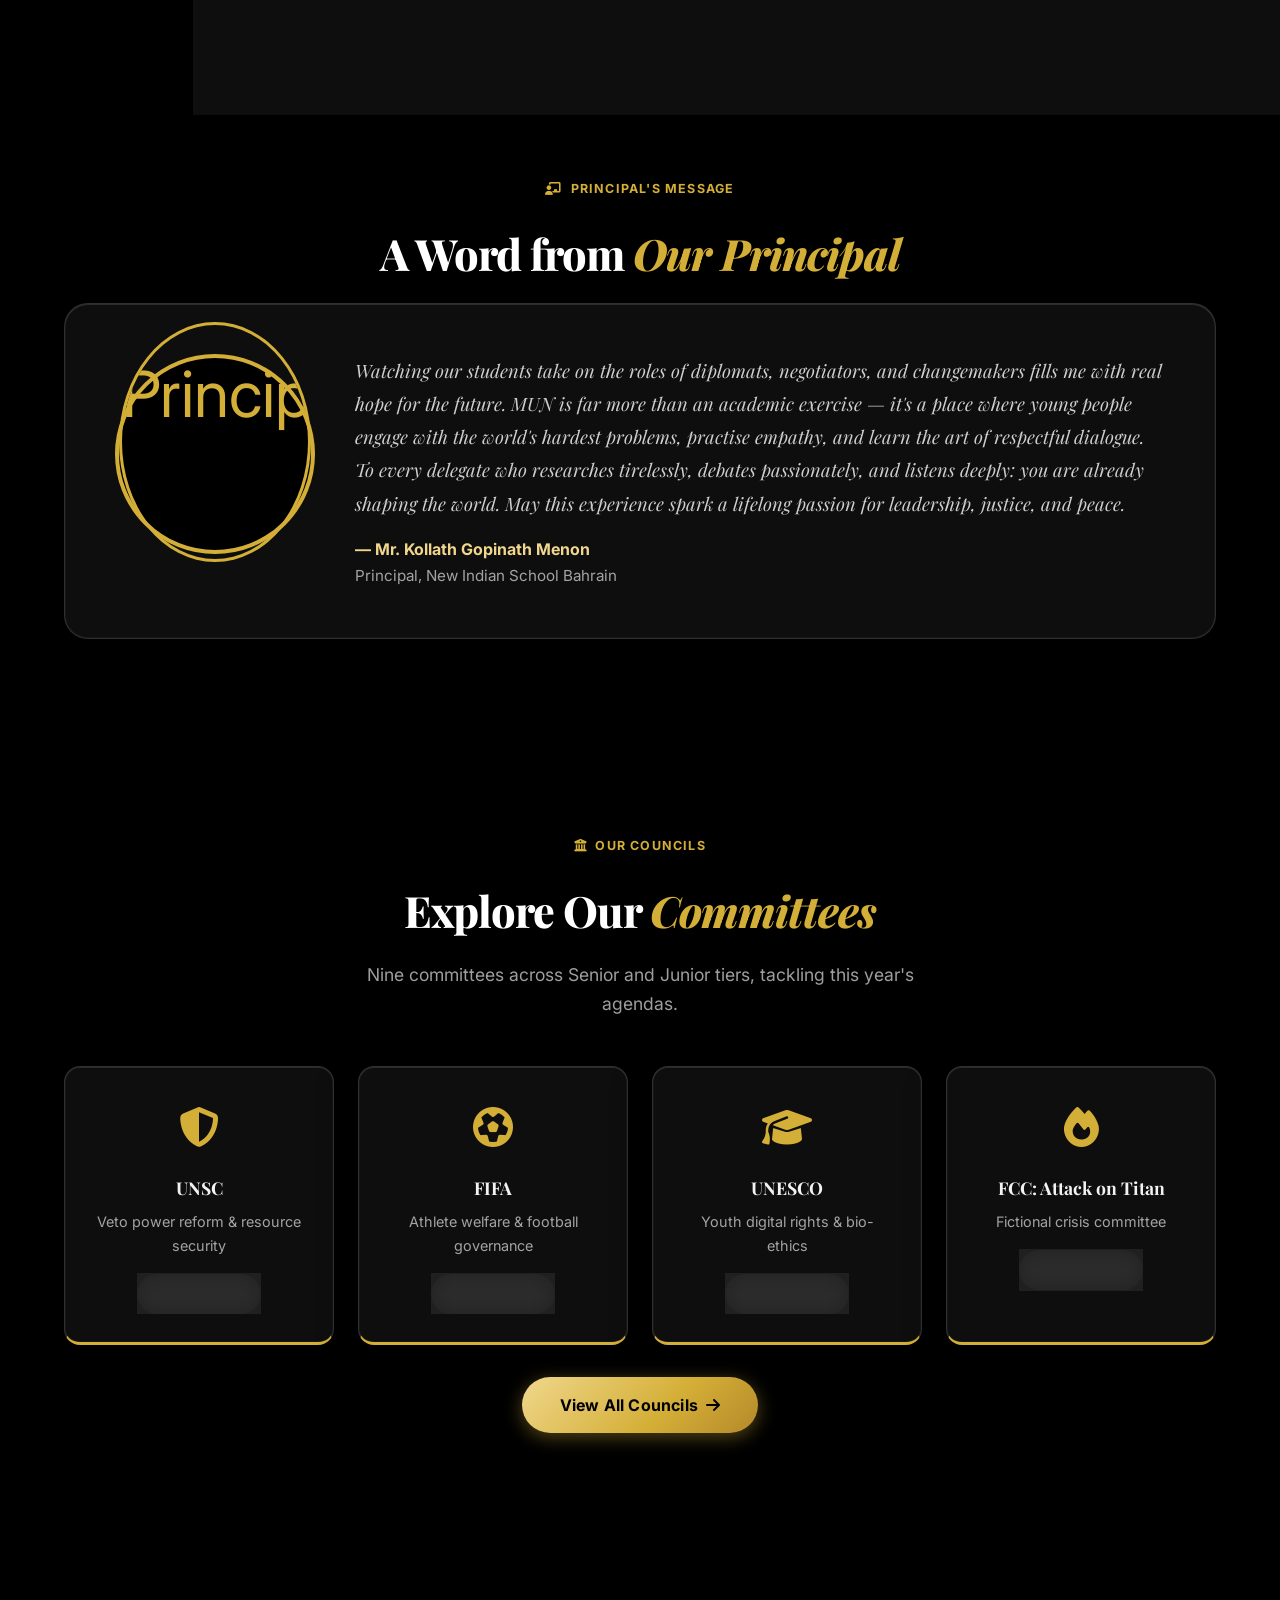
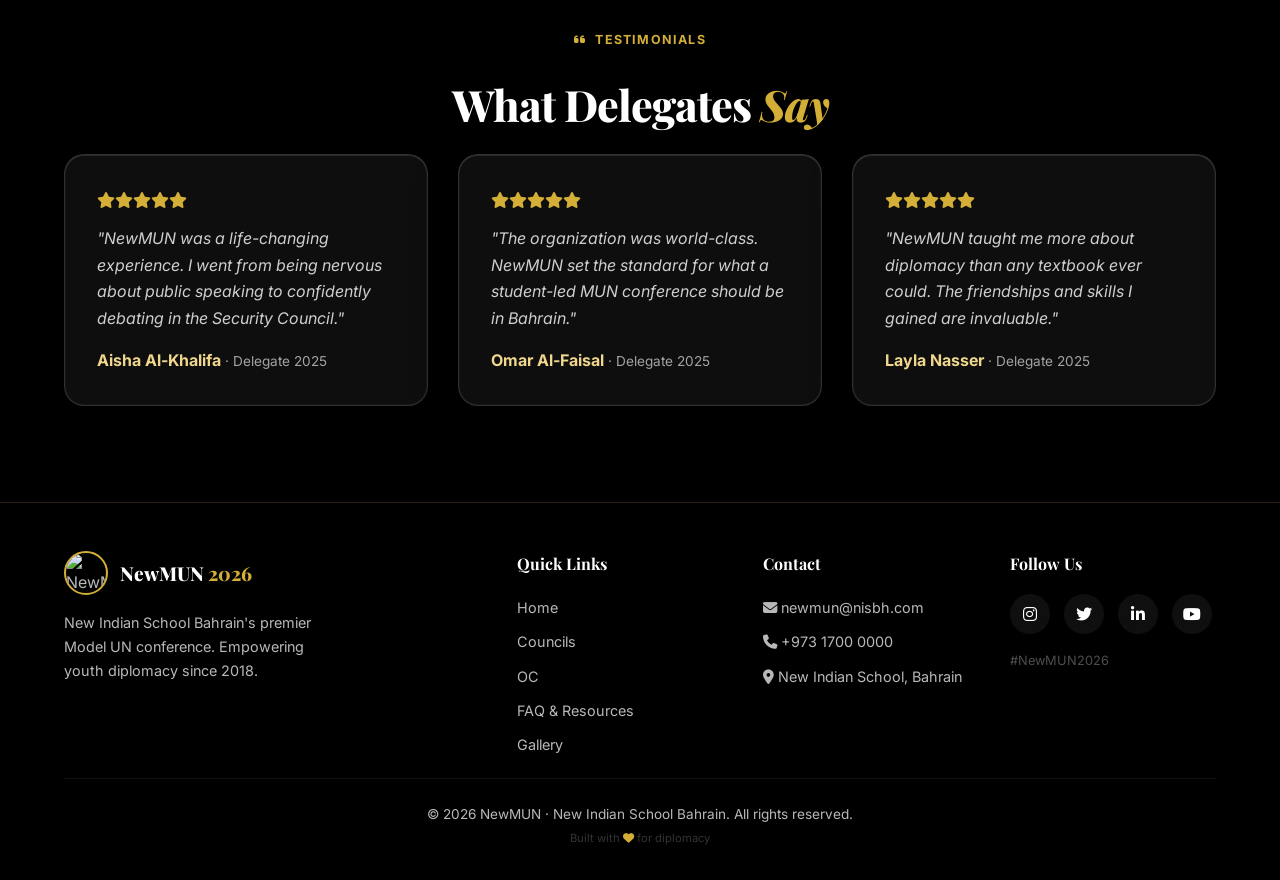
==== commit 56440a36: "Merge branch 'main' into code-review-request-6ca3e" ====
--- a/index.html
+++ b/index.html
@@ -713,9 +713,9 @@
         </div>
         <div class="message-box reveal">
             <div class="photo">
-                <!-- PRINCIPAL PHOTO: paste path here, e.g. Pics/principal.jpg -->
-                <img src="" alt="Principal" class="principal-photo">
-            </div>
+    <!-- PRINCIPAL PHOTO -->
+    <img src="principal.png" alt="Principal" class="principal-photo">
+</div>
             <div>
                 <blockquote>
                     Watching our students take on the roles of diplomats, negotiators, and changemakers
